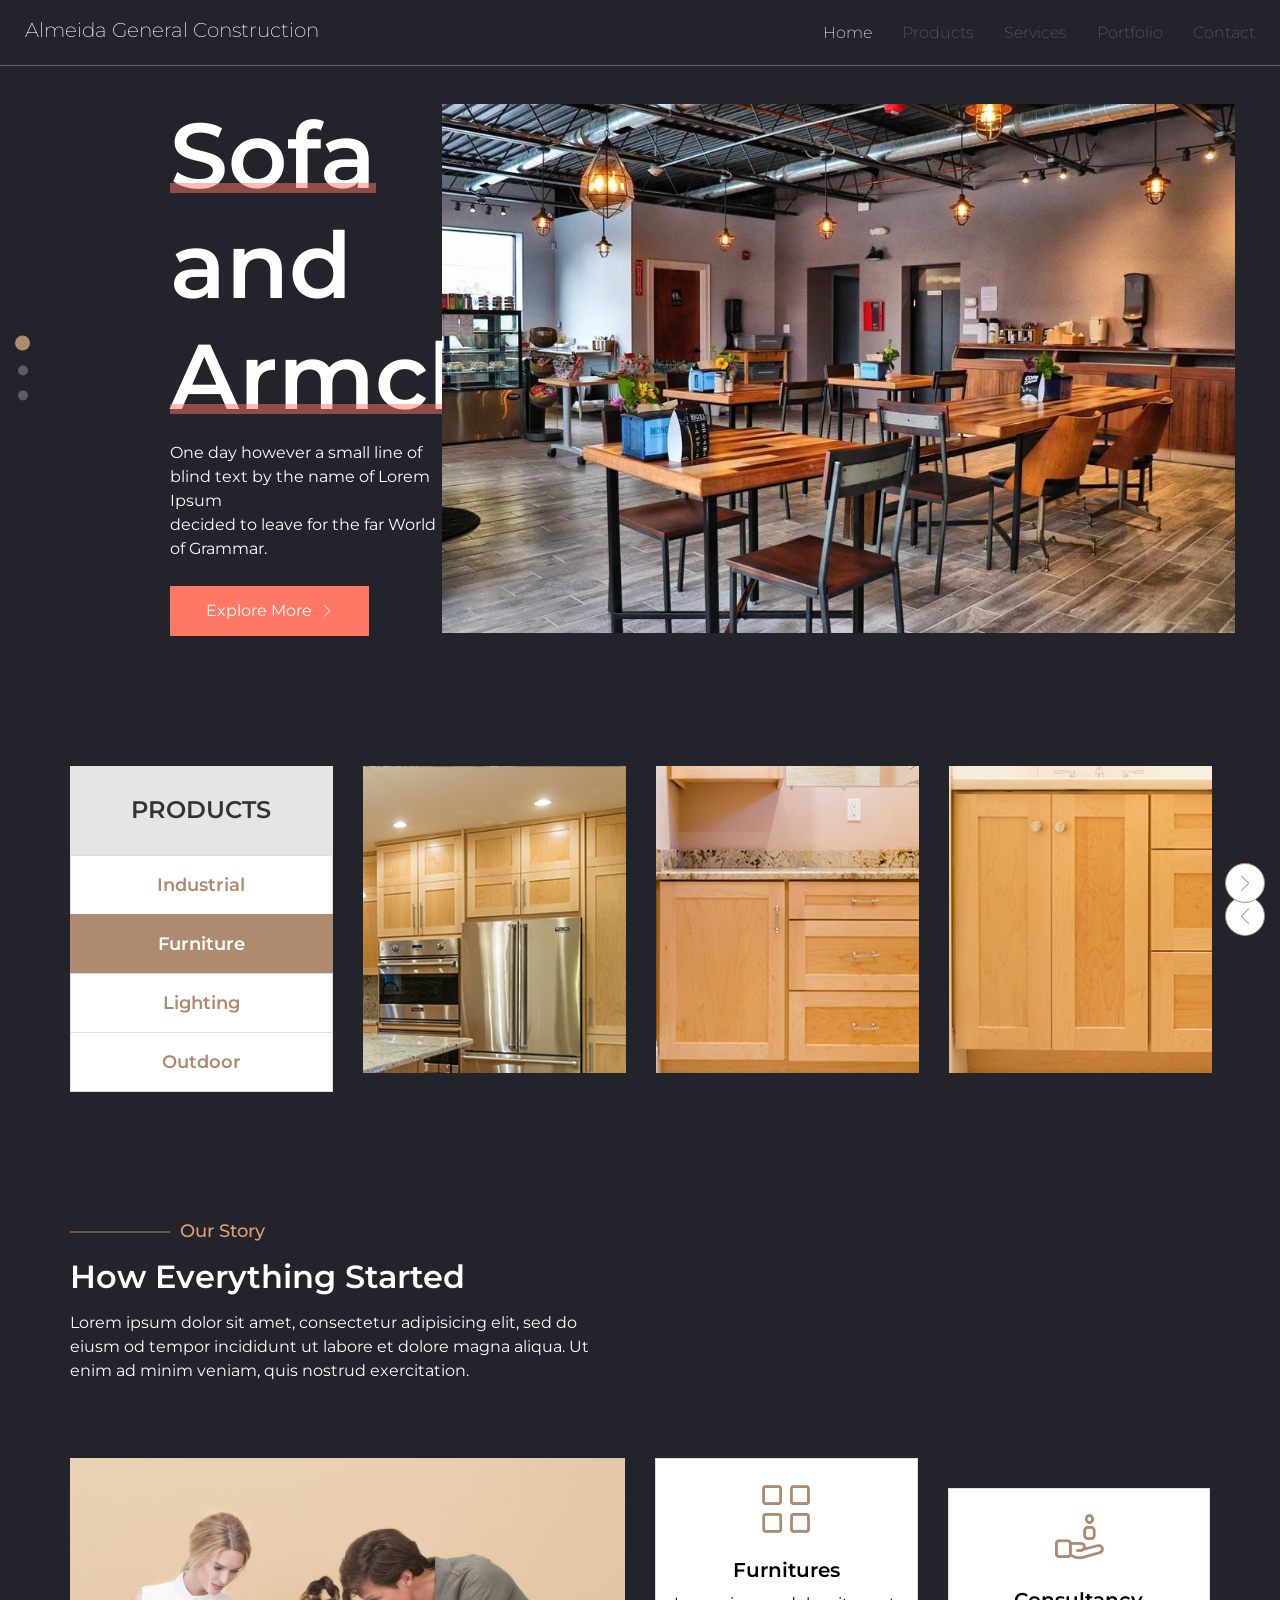
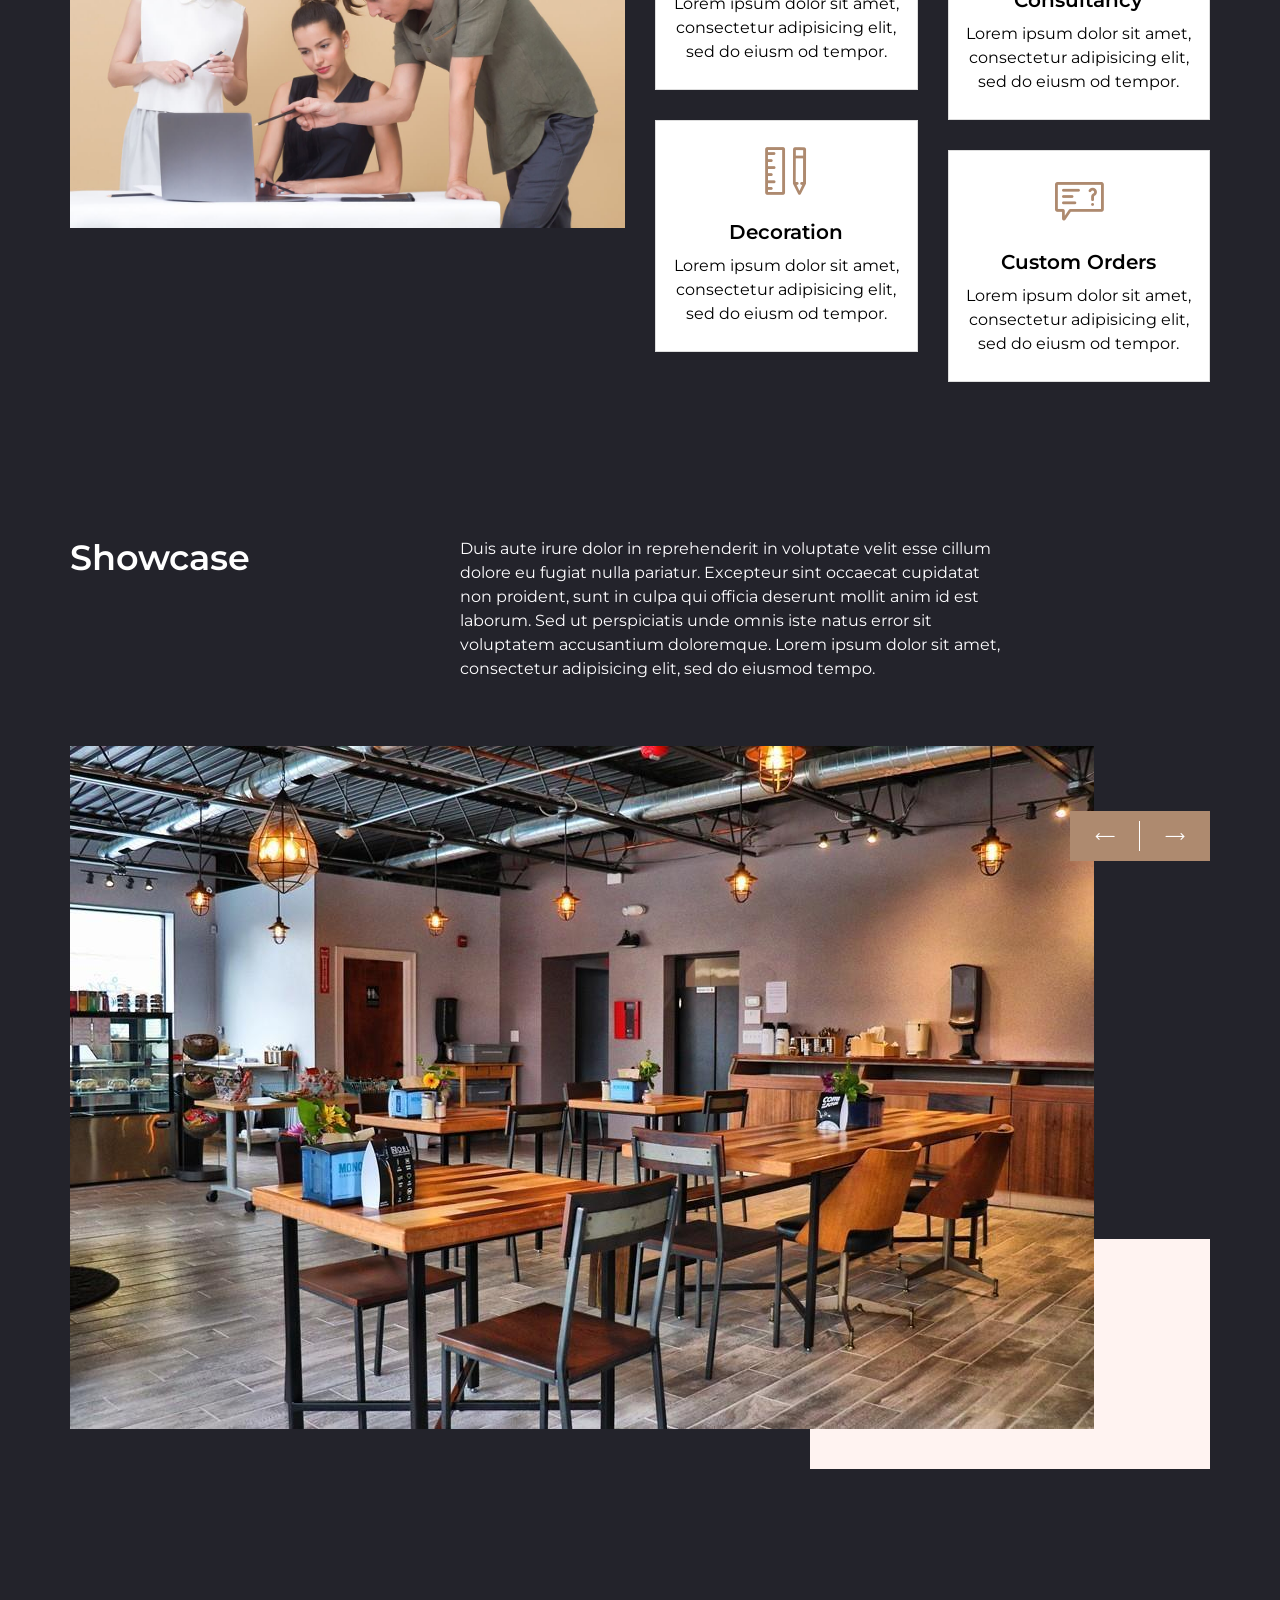
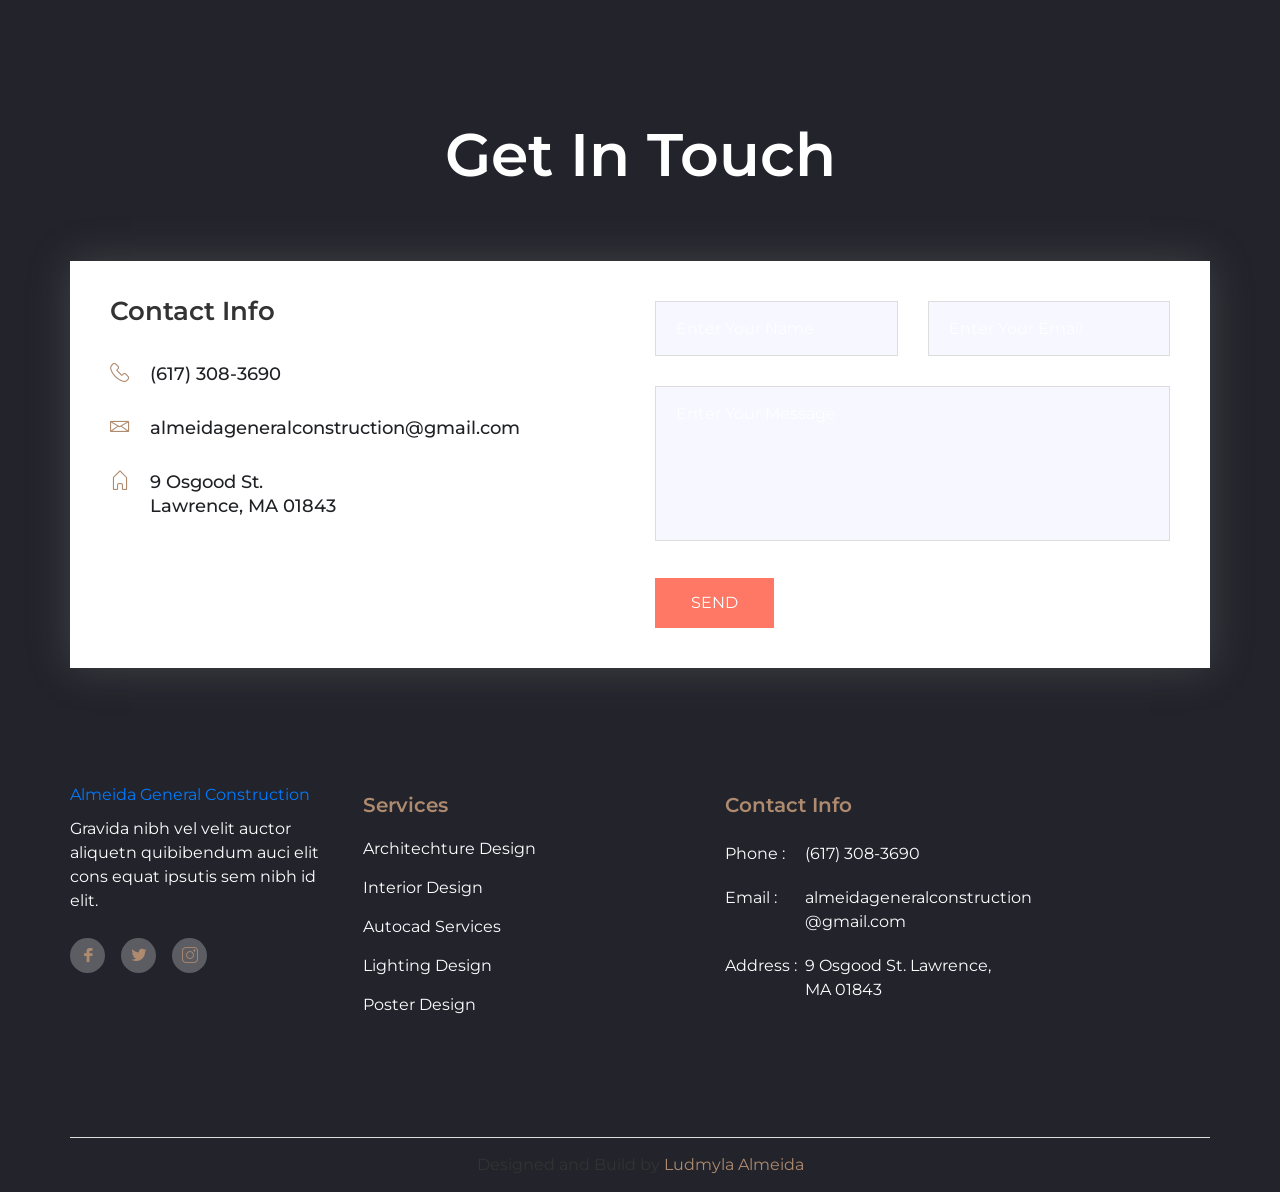
==== index.html @ 7cf1724a "pushing basic website" ====
<!doctype html>
<html lang="en">

<head>
   
    <!--====== Required meta tags ======-->
    <meta charset="utf-8">
    <meta http-equiv="x-ua-compatible" content="ie=edge">
    <meta name="description" content="">
    <meta name="viewport" content="width=device-width, initial-scale=1, shrink-to-fit=no">
    
    <!--====== Title ======-->
    <title>Almeida General Construction</title>
    
    <!--====== Favicon Icon ======-->
    <link rel="shortcut icon" href="assets/images/favicon.png" type="image/png">

    <!--====== Bootstrap css ======-->
    <link rel="stylesheet" href="assets/css/bootstrap.min.css">
    
    <!--====== Animate css ======-->
    <link rel="stylesheet" href="assets/css/animate.css">
    
    <!--====== Magnific Popup css ======-->
    <link rel="stylesheet" href="assets/css/magnific-popup.css">
    
    <!--====== Slick css ======-->
    <link rel="stylesheet" href="assets/css/slick.css">
    
    <!--====== Line Icons css ======-->
    <link rel="stylesheet" href="assets/css/LineIcons.css">
    
    <!--====== Default css ======-->
    <link rel="stylesheet" href="assets/css/default.css">
    
    <!--====== Style css ======-->
    <link rel="stylesheet" href="assets/css/style.css">
    
    <!--====== Responsive css ======-->
    <link rel="stylesheet" href="assets/css/responsive.css">

    <!-- Google Fonts -->
    <link href="https://fonts.googleapis.com/css?family=Montserrat&display=swap" rel="stylesheet">
  
  
</head>

<body>
   
    <!--====== PRELOADER PART START ======-->
    
    <div class="preloader">
        <div class="spin">
            <div class="cube1"></div>
            <div class="cube2"></div>
        </div>
    </div>
    
    <!--====== PRELOADER PART START ======-->
    
    <!--====== HEADER PART START ======-->
    
    <header class="header-area">
        <div class="container-fluid">
            <div class="row">
                <div class="col-lg-12 thin-border-bottom">
                    <nav class="navbar navbar-expand-lg">
                        <a class="navbar-brand" href="index.html">
                            Almeida General Construction
                        </a> <!-- Logo -->
                        <button class="navbar-toggler" type="button" data-toggle="collapse" data-target="#navbarSupportedContent" aria-controls="navbarSupportedContent" aria-expanded="false" aria-label="Toggle navigation">
                            <span class="bar-icon"></span>
                            <span class="bar-icon"></span>
                            <span class="bar-icon"></span>
                        </button>

                        <div class="collapse navbar-collapse" id="navbarSupportedContent">
                            <ul id="nav" class="navbar-nav ml-auto">
                                <li class="nav-item active">
                                    <a data-scroll-nav="0" href="#home">Home</a>
                                </li>
                                <li class="nav-item">
                                    <a data-scroll-nav="0" href="#product">Products</a>
                                </li>
                                <li class="nav-item">
                                    <a data-scroll-nav="0" href="#service">Services</a>
                                </li>
                                <li class="nav-item">
                                    <a data-scroll-nav="0" href="#showcase">Portfolio</a>
                                </li>
                                <li class="nav-item">
                                    <a data-scroll-nav="0" href="#contact">Contact</a>
                                </li>
                            </ul> <!-- navbar nav -->
                        </div>
                    </nav> <!-- navbar -->
                </div>
            </div> <!-- row -->
        </div> <!-- container -->
    </header>
    
    <!--====== HEADER PART ENDS ======-->
   
    <!--====== SLIDER PART START ======-->
    
    <section id="home" class="slider-area pt-100">
        <div class="container-fluid position-relative">
            <div class="slider-active">
                <div class="single-slider">
                    <div class="slider-bg">
                        <div class="row no-gutters align-items-center ">
                            <div class="col-lg-4 col-md-5">
                                <div class="slider-product-content">
                                    <h1 class="slider-title mb-10" data-animation="fadeInUp" data-delay="0.3s"><span>Sofa</span> and <span>Armchairs</span></h1>
                                    <p class="mb-25" data-animation="fadeInUp" data-delay="0.9s">One day however a small line of blind text by the name of Lorem Ipsum <br> decided to leave for the far World of Grammar.</p>
                                    <a class="main-btn" href="#" data-animation="fadeInUp" data-delay="1.5s">Explore More <i class="lni-chevron-right"></i></a>
                                </div> <!-- slider product content -->
                            </div>
                            <div class="col-lg-8 col-md-7">
                                <div class="slider-product-image d-none d-md-block" data-animation="fadeInUp" data-delay="0.9s">
                                    <img src="assets/images/showcase/store.png" alt="Slider">
                                </div> <!-- slider product image -->
                            </div>
                            
                        </div> <!-- row -->
                    </div> <!-- container -->
                </div> <!-- single slider -->

                <div class="single-slider">
                        <div class="slider-bg">
                            <div class="row no-gutters align-items-center">
                                <div class="col-lg-4 col-md-5">
                                    <div class="slider-product-image d-none d-md-block" data-animation="fadeInUp" data-delay="0.3s">
                                        <img src="assets/images/slider/3.jpg" alt="Slider">
                                    </div> <!-- slider product image -->
                                </div>
                                <div class="col-lg-4 col-md-5">
                                    <div class="slider-product-image d-none d-md-block" data-animation="fadeInUp" data-delay="0.5s">
                                        <img src="assets/images/slider/3.jpg" alt="Slider">
                                    </div> <!-- slider product image -->
                                </div>
                                <div class="col-lg-4 col-md-5">
                                    <div class="slider-product-image d-none d-md-block" data-animation="fadeInUp" data-delay="0.9s">
                                        <img src="assets/images/slider/3.jpg" alt="Slider">
                                    </div> <!-- slider product image -->
                                </div>
    
                            </div> <!-- row -->
                        </div> <!-- container -->
                </div> <!-- single slider -->

                <div class="single-slider">
                        <div class="slider-bg">
                            <div class="row no-gutters align-items-center">
                                <div class="col-lg-8 col-md-7">
                                    <div class="slider-product-content">
                                        <h1 class="slider-title mb-10" data-animation="fadeInUp" data-delay="0.3s"><span>Get</span> a Free <span>Quote</span></h1>
                                        <p class="mb-25" data-animation="fadeInUp" data-delay="0.9s">One day however a small line of blind text by the name of Lorem Ipsum <br> decided to leave for the far World of Grammar.</p>
                                        <a class="main-btn" href="#contact" data-animation="fadeInUp" data-delay="1.5s">Contact Us <i class="lni-chevron-right"></i></a>
                                    </div> <!-- slider product content -->
                                </div>
                                <div class="col-lg-4 col-md-5">
                                    <div class="slider-product-image d-none d-md-block">
                                        <img src="assets/images/slider/cabinets.jpg" alt="Slider">
                                    </div> <!-- slider product image -->
                                </div>
                            </div> <!-- row -->
                        </div> <!-- container -->
                </div> <!-- single slider -->
            </div> <!-- slider active -->
            <!-- <div class="slider-social pt-25">
                <div class="row justify-content-end">
                    <div class="col-lg-7 col-md-6">
                        <ul class="social text-right">
                            <li><a href="#"><i class="lni-facebook-filled"></i></a></li>
                            <li><a href="#"><i class="lni-instagram"></i></a></li>
                        </ul>
                    </div>
                </div>
            </div> -->
        </div> <!-- container fluid -->
    </section>
    
    <!--====== SLIDER PART ENDS ======-->
   
    <!--====== DISCOUNT PRODUCT PART START ======-->
    
    <!-- <section id="discount-product" class="discount-product pt-100">
        <div class="container">
            <div class="row">
                <div class="col-lg-6">
                    <div class="single-discount-product mt-30">
                        <div class="product-image">
                            <img src="assets/images/product/cabinets-2.png" alt="Product">
                        </div> 
                    </div> 
                </div>
                <div class="col-lg-6">
                    <div class="single-discount-product mt-30">
                        <div class="product-image">
                            <img src="assets/images/product/bathroom.png" alt="Product">
                        </div>
                    </div> 
                </div>
            </div> 
        </div> 
    </section> -->
    
    <!--====== DISCOUNT PRODUCT PART ENDS ======-->
   
    <!--====== PRODUCT PART START ======-->
    
    <section id="product" class="product-area pt-100 pb-130">
        <div class="container">
            <div class="row">
                <div class="col-lg-3 col-md-4">
                    <div class="collection-menu text-center mt-30">
                        <h4 class="collection-tilte">PRODUCTS</h4>
                        <div class="nav flex-column nav-pills" id="v-pills-tab" role="tablist" aria-orientation="vertical">
                            <a id="v-pills-decorative-tab" data-toggle="pill" href="#v-pills-decorative" role="tab" aria-controls="v-pills-decorative" aria-selected="false">Industrial</a>
                            <a class="active" id="v-pills-furniture-tab" data-toggle="pill" href="#v-pills-furniture" role="tab" aria-controls="v-pills-furniture" aria-selected="true">Furniture</a>
                            
                            <a id="v-pills-lighting-tab" data-toggle="pill" href="#v-pills-lighting" role="tab" aria-controls="v-pills-lighting" aria-selected="false">Lighting</a>
                            
                            <a id="v-pills-outdoor-tab" data-toggle="pill" href="#v-pills-outdoor" role="tab" aria-controls="v-pills-outdoor" aria-selected="false">Outdoor</a>
                        </div> <!-- nav -->
                    </div> <!-- collection menu -->
                </div>
                <div class="col-lg-9 col-md-8">
                    <div class="tab-content" id="v-pills-tabContent">
                        <div class="tab-pane fade show active" id="v-pills-furniture" role="tabpanel" aria-labelledby="v-pills-furniture-tab">
                            <div class="product-items mt-30">
                                <div class="row product-items-active">
                                    <div class="col-md-4">
                                        <div class="single-product-items">
                                            <div class="product-item-image">
                                                <a href="#"><img src="assets/images/product/f-1.png" alt="Product"></a>
                                                
                                            </div>
                                            
                                        </div> <!-- single product items -->
                                    </div>
                                    <div class="col-md-4">
                                        <div class="single-product-items">
                                            <div class="product-item-image">
                                                <a href="#"><img src="assets/images/product/f-2.png" alt="Product"></a>
                                                
                                            </div>
                                            
                                        </div> <!-- single product items -->
                                    </div>
                                    <div class="col-md-4">
                                        <div class="single-product-items">
                                            <div class="product-item-image">
                                                <a href="#"><img src="assets/images/product/f-3.png" alt="Product"></a>
                                            </div>
                                
                                        </div> <!-- single product items -->
                                    </div>
                                    <div class="col-md-4">
                                        <div class="single-product-items">
                                            <div class="product-item-image">
                                                <a href="#"><img src="assets/images/product/p-1.jpg" alt="Product"></a>
                                            </div>
                                           
                                        </div> <!-- single product items -->
                                    </div>
                                    <div class="col-md-4">
                                        <div class="single-product-items">
                                            <div class="product-item-image">
                                                <a href="#"><img src="assets/images/product/p-2.jpg" alt="Product"></a>
                                               
                                            </div>
                                           
                                        </div> <!-- single product items -->
                                    </div>
                                </div> <!-- row -->
                            </div> <!-- product items -->
                        </div> <!-- tab pane -->

                        <div class="tab-pane fade" id="v-pills-decorative" role="tabpanel" aria-labelledby="v-pills-decorative-tab">
                            <div class="product-items mt-30">
                                <div class="row product-items-active">
                                    <div class="col-md-4">
                                        <div class="single-product-items">
                                            <div class="product-item-image">
                                                <a href="#"><img src="assets/images/product/p-1.jpg" alt="Product"></a>
                                                
                                            </div>
                                            
                                        </div> <!-- single product items -->
                                    </div>
                                    <div class="col-md-4">
                                        <div class="single-product-items">
                                            <div class="product-item-image">
                                                <a href="#"><img src="assets/images/product/p-2.jpg" alt="Product"></a>
                                                
                                            </div>
                                            
                                        </div> <!-- single product items -->
                                    </div>
                                    <div class="col-md-4">
                                        <div class="single-product-items">
                                            <div class="product-item-image">
                                                <a href="#"><img src="assets/images/product/p-3.jpg" alt="Product"></a>
                                                
                                            </div>
                                            
                                        </div> <!-- single product items -->
                                    </div>
                                    <div class="col-md-4">
                                        <div class="single-product-items">
                                            <div class="product-item-image">
                                                <a href="#"><img src="assets/images/product/p-1.jpg" alt="Product"></a>
                                                
                                            </div>
                                            
                                        </div> <!-- single product items -->
                                    </div>
                                    <div class="col-md-4">
                                        <div class="single-product-items">
                                            <div class="product-item-image">
                                                <a href="#"><img src="assets/images/product/p-2.jpg" alt="Product"></a>
                                                
                                            </div>
                                            
                                        </div> <!-- single product items -->
                                    </div>
                                </div> <!-- row -->
                            </div> <!-- product items -->
                        </div> <!-- tab pane -->

                        <div class="tab-pane fade" id="v-pills-lighting" role="tabpanel" aria-labelledby="v-pills-lighting-tab">
                            <div class="product-items mt-30">
                                <div class="row product-items-active">
                                    <div class="col-md-4">
                                        <div class="single-product-items">
                                            <div class="product-item-image">
                                                <a href="#"><img src="assets/images/product/p-1.jpg" alt="Product"></a>
                                               
                                            </div>
                                            
                                        </div> <!-- single product items -->
                                    </div>
                                    <div class="col-md-4">
                                        <div class="single-product-items">
                                            <div class="product-item-image">
                                                <a href="#"><img src="assets/images/product/p-2.jpg" alt="Product"></a>
                                                
                                            </div>
                                            
                                        </div> <!-- single product items -->
                                    </div>
                                    <div class="col-md-4">
                                        <div class="single-product-items">
                                            <div class="product-item-image">
                                                <a href="#"><img src="assets/images/product/p-3.jpg" alt="Product"></a>
                                               
                                            </div>
                                            
                                        </div> <!-- single product items -->
                                    </div>
                                    <div class="col-md-4">
                                        <div class="single-product-items">
                                            <div class="product-item-image">
                                                <a href="#"><img src="assets/images/product/p-1.jpg" alt="Product"></a>
                                                
                                            </div>
                                            
                                        </div> <!-- single product items -->
                                    </div>
                                    <div class="col-md-4">
                                        <div class="single-product-items">
                                            <div class="product-item-image">
                                                <a href="#"><img src="assets/images/product/p-2.jpg" alt="Product"></a>
                                               
                                            </div>
                                            
                                        </div> <!-- single product items -->
                                    </div>
                                </div> <!-- row -->
                            </div> <!-- product items -->
                        </div> <!-- tab pane -->

                        <div class="tab-pane fade" id="v-pills-outdoor" role="tabpanel" aria-labelledby="v-pills-outdoor-tab">
                            <div class="product-items mt-30">
                                <div class="row product-items-active">
                                    <div class="col-md-4">
                                        <div class="single-product-items">
                                            <div class="product-item-image">
                                                <a href="#"><img src="assets/images/product/p-1.jpg" alt="Product"></a>
                                                
                                            </div>
                                            
                                        </div> <!-- single product items -->
                                    </div>
                                    <div class="col-md-4">
                                        <div class="single-product-items">
                                            <div class="product-item-image">
                                                <a href="#"><img src="assets/images/product/p-2.jpg" alt="Product"></a>
                                                
                                            </div>
                                            
                                        </div> <!-- single product items -->
                                    </div>
                                    <div class="col-md-4">
                                        <div class="single-product-items">
                                            <div class="product-item-image">
                                                <a href="#"><img src="assets/images/product/p-3.jpg" alt="Product"></a>
                                                
                                            </div>
                                            
                                        </div> <!-- single product items -->
                                    </div>
                                    <div class="col-md-4">
                                        <div class="single-product-items">
                                            <div class="product-item-image">
                                                <a href="#"><img src="assets/images/product/p-1.jpg" alt="Product"></a>
                                                
                                            </div>
                                            
                                        </div> <!-- single product items -->
                                    </div>
                                    <div class="col-md-4">
                                        <div class="single-product-items">
                                            <div class="product-item-image">
                                                <a href="#"><img src="assets/images/product/p-2.jpg" alt="Product"></a>
                                                
                                            </div>
                                            
                                        </div> <!-- single product items -->
                                    </div>
                                </div> <!-- row -->
                            </div> <!-- product items -->
                        </div> <!-- tab pane -->

                        <div class="tab-pane fade" id="v-pills-storage" role="tabpanel" aria-labelledby="v-pills-storage-tab">
                            <div class="product-items mt-30">
                                <div class="row product-items-active">
                                    <div class="col-md-4">
                                        <div class="single-product-items">
                                            <div class="product-item-image">
                                                <a href="#"><img src="assets/images/product/f-1.jpg" alt="Product"></a>
                                                
                                            </div>
                                            
                                        </div> <!-- single product items -->
                                    </div>
                                    <div class="col-md-4">
                                        <div class="single-product-items">
                                            <div class="product-item-image">
                                                <a href="#"><img src="assets/images/product/p-2.jpg" alt="Product"></a>
                                                
                                            </div>
                                            
                                        </div> <!-- single product items -->
                                    </div>
                                    <div class="col-md-4">
                                        <div class="single-product-items">
                                            <div class="product-item-image">
                                                <a href="#"><img src="assets/images/product/p-3.jpg" alt="Product"></a>
                                                
                                            </div>
                                            
                                        </div> <!-- single product items -->
                                    </div>
                                    <div class="col-md-4">
                                        <div class="single-product-items">
                                            <div class="product-item-image">
                                                <a href="#"><img src="assets/images/product/p-1.jpg" alt="Product"></a>
                                               
                                            </div>
                                            
                                        </div> <!-- single product items -->
                                    </div>
                                    <div class="col-md-4">
                                        <div class="single-product-items">
                                            <div class="product-item-image">
                                                <a href="#"><img src="assets/images/product/p-2.jpg" alt="Product"></a>
                                                
                                            </div>
                                            
                                        </div> <!-- single product items -->
                                    </div>
                                </div> <!-- row -->
                            </div> <!-- product items -->
                        </div> <!-- tab pane -->
                    </div> <!-- tab content --> 
                </div>
            </div> <!-- row -->
        </div> <!-- container -->
    </section>
    
    <!--====== PRODUCT PART ENDS ======-->

    <!--====== SERVICES PART START ======-->
    
    <section id="service" class="services-area pb-130">
        <div class="container">
            <div class="row">
                <div class="col-lg-6">
                    <div class="section-title pb-30">
                        <h5 class="mb-15">Our Story</h5>
                        <h3 class="title mb-15">How Everything Started</h3>
                        <p>Lorem ipsum dolor sit amet, consectetur adipisicing elit, sed do eiusm od tempor incididunt ut labore et dolore magna aliqua. Ut enim ad minim veniam, quis nostrud exercitation.</p>
                    </div> <!-- section title -->
                </div>
            </div>
            <div class="row">
                <div class="col-lg-6">
                    <div class="services-left mt-45">
                        <div class="services">
                            <img src="assets/images/services/services.jpg" alt="">
                            <!-- <a href="#" class="main-btn mt-30">Read More <i class="lni-chevron-right"></i></a> -->
                        </div> <!-- services btn -->
                    </div> <!-- services left -->
                </div>
                <div class="col-lg-6">
                    
                    <div class="services-right mt-45">
                        <div class="row justify-content-center">
                            <div class="col-md-6 col-sm-8">
                                <div class="single-services text-center">
                                    <div class="services-icon">
                                        <i class="lni-grid-alt"></i>
                                    </div>
                                    <div class="services-content mt-20">
                                        <h5 class="title mb-10">Furnitures</h5>
                                        <p>Lorem ipsum dolor sit amet, consectetur adipisicing elit, sed do eiusm od tempor.</p>
                                    </div>
                                </div> <!-- single services -->
                                
                                <div class="single-services text-center mt-30">
                                    <div class="services-icon">
                                        <i class="lni-ruler-pencil"></i>
                                    </div>
                                    <div class="services-content mt-20">
                                        <h5 class="title mb-10">Decoration</h5>
                                        <p>Lorem ipsum dolor sit amet, consectetur adipisicing elit, sed do eiusm od tempor.</p>
                                    </div>
                                </div> <!-- single services -->
                            </div>
                            <div class="col-md-6 col-sm-8">
                                <div class="single-services text-center mt-30">
                                    <div class="services-icon">
                                        <i class="lni-customer"></i>
                                    </div>
                                    <div class="services-content mt-20">
                                        <h5 class="title mb-10">Consultancy</h5>
                                        <p>Lorem ipsum dolor sit amet, consectetur adipisicing elit, sed do eiusm od tempor.</p>
                                    </div>
                                </div> <!-- single services -->
                                
                                <div class="single-services text-center mt-30">
                                    <div class="services-icon">
                                        <i class="lni-support"></i>
                                    </div>
                                    <div class="services-content mt-20">
                                        <h5 class="title mb-10">Custom Orders</h5>
                                        <p>Lorem ipsum dolor sit amet, consectetur adipisicing elit, sed do eiusm od tempor.</p>
                                    </div>
                                </div> <!-- single services -->
                            </div>
                        </div> <!-- row -->
                    </div> <!-- services right -->
                </div>
            </div> <!-- row -->
        </div> <!-- container -->
    </section>
    
    <!--====== SERVICES PART ENDS ======-->

    <!--====== SHOWCASE PART START ======-->
    
    <section id="showcase" class="showcase-area pb-130">
        <div class="container">
            <div class="row">
                <div class="col-lg-4">
                    <div class="showcase-title pt-25">
                        <h2 class="title">Showcase</h2>
                    </div> <!-- showcase title -->
                </div> 
                <div class="col-lg-6">
                    <div class="showcase-title pt-25">
                        <p>Duis aute irure dolor in reprehenderit in voluptate velit esse cillum dolore eu fugiat nulla pariatur. Excepteur sint occaecat cupidatat non proident, sunt in culpa qui officia deserunt mollit anim id est laborum. Sed ut perspiciatis unde omnis iste natus error sit voluptatem accusantium doloremque. Lorem ipsum dolor sit amet, consectetur adipisicing elit, sed do eiusmod tempo.</p>
                    </div> <!-- showcase title -->
                </div>
            </div> <!-- row -->
            <div class="row">
                <div class="col-lg-12">
                    <div class="showcase-active mt-65">
                        <div class="single-showcase">
                            <img src="assets/images/showcase/store.png" alt="Testimonial">
                            <!-- <a href="#" class="main-btn">Full Preview</a> -->
                        </div> <!-- single showcase -->
                        <div class="single-showcase">
                            <img src="assets/images/showcase/try.png" alt="Testimonial">
                            <!-- <a href="#" class="main-btn">Full Preview</a> -->
                        </div> <!-- single showcase -->
                        <div class="single-showcase">
                            <img src="assets/images/showcase/market.png" alt="Testimonial">
                            <!-- <a href="#" class="main-btn">Full Preview</a> -->
                        </div> <!-- single showcase -->
                    </div> <!-- showcase active -->
                </div>
            </div> <!-- row -->
        </div> <!-- container -->
    </section>
    
    <!--====== SHOWCASE PART ENDS ======-->
    <!--====== TESTIMONIAL PART START ======-->
    
    <!-- <section id="testimonial" class="testimonial-area pt-200">
        <div class="testimonial-bg bg_cover" style="background-image: url(assets/images/testimonial/ts-bg.jpg)"></div>
        <div class="container">
            <div class="row">
                <div class="col-lg-5 col-md-8">
                    <div class="testimonial-content">
                        <div class="testimonial-active">
                            <div class="single-testimonial">
                                <i class="lni-quotation"></i>
                                <p class="mb-30">Lorem ipsum dolor sit amet consectetur adipisicing elit, sed do eiusmod tempor inc ididunt ut labore et dolore magna aliqua.</p>
                                <h6 class="title">Roma De Suza</h6>
                                <span>- CEO, Tesla</span> 
                            </div>
                            <div class="single-testimonial">
                                <i class="lni-quotation"></i>
                                <p class="mb-30">Lorem ipsum dolor sit amet consectetur adipisicing elit, sed do eiusmod tempor inc ididunt ut labore et dolore magna aliqua.</p>
                                <h6 class="title">Lisa White</h6>
                                <span>- Designer, Walmart</span>
                            </div> 
                        </div> 
                    </div>
                </div>
                <div class="col-lg-7 col-md-4">
                    <div class="testimonial-play text-right d-none d-md-block">
                        <a class="Video-popup" href="https://www.youtube.com/watch?v=l8ccw7BMrMA"><i class="lni-play"></i></a>
                    </div> 
                </div>
            </div> 
        </div> 
    </section> -->
    
    <!--====== TESTIMONIAL PART ENDS ======-->



    <!--====== CONTACT PART START ======-->
    
    <section id="contact" class="contact-area pt-115">
        <div class="container">
            <div class="row justify-content-center">
                <div class="col-lg-6">
                    <div class="contact-title text-center">
                        <h2 class="title">Get In Touch</h2>
                    </div> <!-- contact title -->
                </div>
            </div> <!-- row -->
            <div class="contact-box mt-70">
                <div class="row">
                    <div class="col-lg-6">
                        <div class="contact-info pt-25">
                            <h4 class="info-title">Contact Info</h4>
                            <ul>
                                <li>
                                    <div class="single-info mt-30">
                                        <div class="info-icon">
                                            <i class="lni-phone-handset"></i>
                                        </div>
                                        <div class="info-content">
                                            <p>(617) 308-3690</p>
                                        </div>
                                    </div> <!-- single info -->
                                </li>
                                <li>
                                    <div class="single-info mt-30">
                                        <div class="info-icon">
                                            <i class="lni-envelope"></i>
                                        </div>
                                        <div class="info-content">
                                            <p>almeidageneralconstruction@gmail.com</p>
                                        </div>
                                    </div> <!-- single info -->
                                </li>
                                <li>
                                    <div class="single-info mt-30">
                                        <div class="info-icon">
                                            <i class="lni-home"></i>
                                        </div>
                                        <div class="info-content">
                                            <p>9 Osgood St. </br>Lawrence, MA 01843</p>
                                        </div>
                                    </div> <!-- single info -->
                                </li>
                            </ul>
                        </div> <!-- contact info -->
                    </div> 
                    <div class="col-lg-6">
                        <div class="contact-form">
                            <form id="contact-form" action="assets/contact.php" method="post" data-toggle="validator">
                                <div class="row">
                                    <div class="col-lg-6">
                                        <div class="single-form form-group">
                                            <input type="text" name="name" placeholder="Enter Your Name" data-error="Name is required." required="required">
                                            <div class="help-block with-errors"></div>
                                        </div> <!-- single form -->
                                    </div>
                                    <div class="col-lg-6">
                                        <div class="single-form form-group">
                                            <input type="email" name="email" placeholder="Enter Your Email"  data-error="Valid email is required." required="required">
                                            <div class="help-block with-errors"></div>
                                        </div> <!-- single form -->
                                    </div>
                                    <div class="col-lg-12">
                                        <div class="single-form form-group">
                                            <textarea name="message" placeholder="Enter Your Message" data-error="Please,leave us a message." required="required"></textarea>
                                            <div class="help-block with-errors"></div>
                                        </div> <!-- single form -->
                                    </div>
                                    <p class="form-message"></p>
                                    <div class="col-lg-12">
                                        <div class="single-form form-group">
                                            <button class="main-btn" type="submit">SEND</button>
                                        </div> <!-- single form -->
                                    </div>
                                </div> <!-- row -->
                            </form>
                        </div> <!-- row -->
                    </div> 
                </div> <!-- row -->
            </div> <!-- contact box -->
        </div> <!-- container -->
    </section>
    
    <!--====== CONTACT PART ENDS ======-->

    <!--====== FOOTER PART START ======-->
    
    <section id="footer" class="footer-area">
        <div class="container">
            <div class="footer-widget pt-75 pb-120">
                <div class="row">
                    <div class="col-lg-3 col-md-5 col-sm-7">
                        <div class="footer-logo mt-40">
                            <a href="#">
                                <!-- <img src="assets/images/logo.png" alt="Logo"> -->
                                Almeida General Construction
                            </a>
                            <p class="mt-10">Gravida nibh vel velit auctor aliquetn quibibendum auci elit cons equat ipsutis sem nibh id elit.</p>
                            <ul class="footer-social mt-25">
                                <li><a href="#"><i class="lni-facebook-filled"></i></a></li>
                                <li><a href="#"><i class="lni-twitter-original"></i></a></li>
                                <li><a href="#"><i class="lni-instagram"></i></a></li>
                            </ul>
                        </div> <!-- footer logo -->
                    </div>
                    <div class="col-lg-3 col-md-4 col-sm-5">
                        <div class="footer-link mt-50">
                            <h5 class="f-title">Services</h5>
                            <ul>
                                <li><a href="#">Architechture Design</a></li>
                                <li><a href="#">Interior Design</a></li>
                                <li><a href="#">Autocad Services</a></li>
                                <li><a href="#">Lighting Design</a></li>
                                <li><a href="#">Poster Design</a></li>
                            </ul>
                        </div> <!-- footer link -->
                    </div>
                    <div class="col-lg-4 col-md-5 col-sm-7">
                        <div class="footer-info mt-50">
                            <h5 class="f-title">Contact Info</h5>
                            <ul>
                                <li>
                                    <div class="single-footer-info mt-20">
                                        <span>Phone :</span>
                                        <div class="footer-info-content">
                                            <p>(617) 308-3690</p>
                                        </div>
                                    </div> <!-- single footer info -->
                                </li>
                                <li>
                                    <div class="single-footer-info mt-20">
                                        <span>Email :</span>
                                        <div class="footer-info-content">
                                            <p>almeidageneralconstruction</br>@gmail.com</p>
                                        </div>
                                    </div> <!-- single footer info -->
                                </li>
                                <li>
                                    <div class="single-footer-info mt-20">
                                        <span>Address :</span>
                                        <div class="footer-info-content">
                                            <p>9 Osgood St.
                                                Lawrence, MA 01843</p>
                                        </div>
                                    </div> <!-- single footer info -->
                                </li>
                            </ul>
                        </div> <!-- footer link -->
                    </div>
                </div> <!-- row -->
            </div> <!-- footer widget -->
            <div class="footer-copyright pt-15 pb-15">
                <div class="row">
                    <div class="col-lg-12">
                        <div class="copyright text-center">
                            <p>Designed and Build by <a href="https://uideck.com" rel="nofollow">Ludmyla Almeida</a></p>
                        </div> <!-- copyright -->
                    </div>
                </div> <!-- row -->
            </div> <!--  footer copyright -->
        </div> <!-- container -->
    </section>
    
    <!--====== FOOTER PART ENDS ======-->
    
    <!--====== BACK TO TOP PART START ======-->
    
    <a href="#" class="back-to-top"><i class="lni-chevron-up"></i></a>
    
    <!--====== BACK TO TOP PART ENDS ======-->
 
    <!--====== jquery js ======-->
    <script src="assets/js/vendor/modernizr-3.6.0.min.js"></script>
    <script src="assets/js/vendor/jquery-1.12.4.min.js"></script>

    <!--====== Bootstrap js ======-->
    <script src="assets/js/bootstrap.min.js"></script>
    
    
    <!--====== Slick js ======-->
    <script src="assets/js/slick.min.js"></script>
    
    <!--====== Magnific Popup js ======-->
    <script src="assets/js/jquery.magnific-popup.min.js"></script>

    
    <!--====== nav js ======-->
    <script src="assets/js/jquery.nav.js"></script>
    
    <!--====== Nice Number js ======-->
    <script src="assets/js/jquery.nice-number.min.js"></script>
    
    <!--====== Main js ======-->
    <script src="assets/js/main.js"></script>

</body>

</html>
---- assets/css/default.css ----
/* Deafult Margin & Padding */
/*-- Margin Top --*/
.mt-5 {
	margin-top: 5px;
}
.mt-10 {
	margin-top: 10px;
}
.mt-15 {
	margin-top: 15px;
}
.mt-20 {
	margin-top: 20px;
}
.mt-25 {
	margin-top: 25px;
}
.mt-30 {
	margin-top: 30px;
}
.mt-35 {
	margin-top: 35px;
}
.mt-40 {
	margin-top: 40px;
}
.mt-45 {
	margin-top: 45px;
}
.mt-50 {
	margin-top: 50px;
}
.mt-55 {
	margin-top: 55px;
}
.mt-60 {
	margin-top: 60px;
}
.mt-65 {
	margin-top: 65px;
}
.mt-70 {
	margin-top: 70px;
}
.mt-75 {
	margin-top: 75px;
}
.mt-80 {
	margin-top: 80px;
}
.mt-85 {
	margin-top: 85px;
}
.mt-90 {
	margin-top: 90px;
}
.mt-95 {
	margin-top: 95px;
}
.mt-100 {
	margin-top: 100px;
}
.mt-105 {
	margin-top: 105px;
}
.mt-110 {
	margin-top: 110px;
}
.mt-115 {
	margin-top: 115px;
}
.mt-120 {
	margin-top: 120px;
}
.mt-125 {
	margin-top: 125px;
}
.mt-130 {
	margin-top: 130px;
}
.mt-135 {
	margin-top: 135px;
}
.mt-140 {
	margin-top: 140px;
}
.mt-145 {
	margin-top: 145px;
}
.mt-150 {
	margin-top: 150px;
}
.mt-155 {
	margin-top: 155px;
}
.mt-160 {
	margin-top: 160px;
}
.mt-165 {
	margin-top: 165px;
}
.mt-170 {
	margin-top: 170px;
}
.mt-175 {
	margin-top: 175px;
}
.mt-180 {
	margin-top: 180px;
}
.mt-185 {
	margin-top: 185px;
}
.mt-190 {
	margin-top: 190px;
}
.mt-195 {
	margin-top: 195px;
}
.mt-200 {
	margin-top: 200px;
}
/*-- Margin Bottom --*/

.mb-5 {
	margin-bottom: 5px;
}
.mb-10 {
	margin-bottom: 10px;
}
.mb-15 {
	margin-bottom: 15px;
}
.mb-20 {
	margin-bottom: 20px;
}
.mb-25 {
	margin-bottom: 25px;
}
.mb-30 {
	margin-bottom: 30px;
}
.mb-35 {
	margin-bottom: 35px;
}
.mb-40 {
	margin-bottom: 40px;
}
.mb-45 {
	margin-bottom: 45px;
}
.mb-50 {
	margin-bottom: 50px;
}
.mb-55 {
	margin-bottom: 55px;
}
.mb-60 {
	margin-bottom: 60px;
}
.mb-65 {
	margin-bottom: 65px;
}
.mb-70 {
	margin-bottom: 70px;
}
.mb-75 {
	margin-bottom: 75px;
}
.mb-80 {
	margin-bottom: 80px;
}
.mb-85 {
	margin-bottom: 85px;
}
.mb-90 {
	margin-bottom: 90px;
}
.mb-95 {
	margin-bottom: 95px;
}
.mb-100 {
	margin-bottom: 100px;
}
.mb-105 {
	margin-bottom: 105px;
}
.mb-110 {
	margin-bottom: 110px;
}
.mb-115 {
	margin-bottom: 115px;
}
.mb-120 {
	margin-bottom: 120px;
}
.mb-125 {
	margin-bottom: 125px;
}
.mb-130 {
	margin-bottom: 130px;
}
.mb-135 {
	margin-bottom: 135px;
}
.mb-140 {
	margin-bottom: 140px;
}
.mb-145 {
	margin-bottom: 145px;
}
.mb-150 {
	margin-bottom: 150px;
}
.mb-155 {
	margin-bottom: 155px;
}
.mb-160 {
	margin-bottom: 160px;
}
.mb-165 {
	margin-bottom: 165px;
}
.mb-170 {
	margin-bottom: 170px;
}
.mb-175 {
	margin-bottom: 175px;
}
.mb-180 {
	margin-bottom: 180px;
}
.mb-185 {
	margin-bottom: 185px;
}
.mb-190 {
	margin-bottom: 190px;
}
.mb-195 {
	margin-bottom: 195px;
}
.mb-200 {
	margin-bottom: 200px;
}
/*-- margin left --*/
.ml-5 {
	margin-left: 5px;
}
.ml-10 {
	margin-left: 10px;
}
.ml-15 {
	margin-left: 15px;
}
.ml-20 {
	margin-left: 20px;
}
.ml-25 {
	margin-left: 25px;
}
.ml-30 {
	margin-left: 30px;
}
.ml-35 {
	margin-left: 35px;
}
.ml-40 {
	margin-left: 40px;
}
.ml-45 {
	margin-left: 45px;
}
.ml-50 {
	margin-left: 50px;
}
.ml-55 {
	margin-left: 55px;
}
.ml-60 {
	margin-left: 60px;
}
.ml-65 {
	margin-left: 65px;
}
.ml-70 {
	margin-left: 70px;
}
.ml-75 {
	margin-left: 75px;
}
.ml-80 {
	margin-left: 80px;
}
.ml-85 {
	margin-left: 85px;
}
.ml-90 {
	margin-left: 90px;
}
.ml-95 {
	margin-left: 95px;
}
.ml-100 {
	margin-left: 100px;
}
.ml-105 {
	margin-left: 105px;
}
.ml-110 {
	margin-left: 110px;
}
.ml-115 {
	margin-left: 115px;
}
.ml-120 {
	margin-left: 120px;
}
.ml-125 {
	margin-left: 125px;
}
.ml-130 {
	margin-left: 130px;
}
.ml-135 {
	margin-left: 135px;
}
.ml-140 {
	margin-left: 140px;
}
.ml-145 {
	margin-left: 145px;
}
.ml-150 {
	margin-left: 150px;
}
.ml-155 {
	margin-left: 155px;
}
.ml-160 {
	margin-left: 160px;
}
.ml-165 {
	margin-left: 165px;
}
.ml-170 {
	margin-left: 170px;
}
.ml-175 {
	margin-left: 175px;
}
.ml-180 {
	margin-left: 180px;
}
.ml-185 {
	margin-left: 185px;
}
.ml-190 {
	margin-left: 190px;
}
.ml-195 {
	margin-left: 195px;
}
.ml-200 {
	margin-left: 200px;
}
/*-- margin right --*/
.mr-5 {
	margin-right: 5px;
}
.mr-10 {
	margin-right: 10px;
}
.mr-15 {
	margin-right: 15px;
}
.mr-20 {
	margin-right: 20px;
}
.mr-25 {
	margin-right: 25px;
}
.mr-30 {
	margin-right: 30px;
}
.mr-35 {
	margin-right: 35px;
}
.mr-40 {
	margin-right: 40px;
}
.mr-45 {
	margin-right: 45px;
}
.mr-50 {
	margin-right: 50px;
}
.mr-55 {
	margin-right: 55px;
}
.mr-60 {
	margin-right: 60px;
}
.mr-65 {
	margin-right: 65px;
}
.mr-70 {
	margin-right: 70px;
}
.mr-75 {
	margin-right: 75px;
}
.mr-80 {
	margin-right: 80px;
}
.mr-85 {
	margin-right: 85px;
}
.mr-90 {
	margin-right: 90px;
}
.mr-95 {
	margin-right: 95px;
}
.mr-100 {
	margin-right: 100px;
}
.mr-105 {
	margin-right: 105px;
}
.mr-110 {
	margin-right: 110px;
}
.mr-115 {
	margin-right: 115px;
}
.mr-120 {
	margin-right: 120px;
}
.mr-125 {
	margin-right: 125px;
}
.mr-130 {
	margin-right: 130px;
}
.mr-135 {
	margin-right: 135px;
}
.mr-140 {
	margin-right: 140px;
}
.mr-145 {
	margin-right: 145px;
}
.mr-150 {
	margin-right: 150px;
}
.mr-155 {
	margin-right: 155px;
}
.mr-160 {
	margin-right: 160px;
}
.mr-165 {
	margin-right: 165px;
}
.mr-170 {
	margin-right: 170px;
}
.mr-175 {
	margin-right: 175px;
}
.mr-180 {
	margin-right: 180px;
}
.mr-185 {
	margin-right: 185px;
}
.mr-190 {
	margin-right: 190px;
}
.mr-195 {
	margin-right: 195px;
}
.mr-200 {
	margin-right: 200px;
}


/*-- Padding Top --*/

.pt-5 {
	padding-top: 5px;
}
.pt-10 {
	padding-top: 10px;
}
.pt-15 {
	padding-top: 15px;
}
.pt-20 {
	padding-top: 20px;
}
.pt-25 {
	padding-top: 25px;
}
.pt-30 {
	padding-top: 30px;
}
.pt-35 {
	padding-top: 35px;
}
.pt-40 {
	padding-top: 40px;
}
.pt-45 {
	padding-top: 45px;
}
.pt-50 {
	padding-top: 50px;
}
.pt-55 {
	padding-top: 55px;
}
.pt-60 {
	padding-top: 60px;
}
.pt-65 {
	padding-top: 65px;
}
.pt-70 {
	padding-top: 70px;
}
.pt-75 {
	padding-top: 75px;
}
.pt-80 {
	padding-top: 80px;
}
.pt-85 {
	padding-top: 85px;
}
.pt-90 {
	padding-top: 90px;
}
.pt-95 {
	padding-top: 95px;
}
.pt-100 {
	padding-top: 100px;
}
.pt-105 {
	padding-top: 105px;
}
.pt-110 {
	padding-top: 110px;
}
.pt-115 {
	padding-top: 115px;
}
.pt-120 {
	padding-top: 120px;
}
.pt-125 {
	padding-top: 125px;
}
.pt-130 {
	padding-top: 130px;
}
.pt-135 {
	padding-top: 135px;
}
.pt-140 {
	padding-top: 140px;
}
.pt-145 {
	padding-top: 145px;
}
.pt-150 {
	padding-top: 150px;
}
.pt-155 {
	padding-top: 155px;
}
.pt-160 {
	padding-top: 160px;
}
.pt-165 {
	padding-top: 165px;
}
.pt-170 {
	padding-top: 170px;
}
.pt-175 {
	padding-top: 175px;
}
.pt-180 {
	padding-top: 180px;
}
.pt-185 {
	padding-top: 185px;
}
.pt-190 {
	padding-top: 190px;
}
.pt-195 {
	padding-top: 195px;
}
.pt-200 {
	padding-top: 200px;
}
/*-- Padding Bottom --*/

.pb-5 {
	padding-bottom: 5px;
}
.pb-10 {
	padding-bottom: 10px;
}
.pb-15 {
	padding-bottom: 15px;
}
.pb-20 {
	padding-bottom: 20px;
}
.pb-25 {
	padding-bottom: 25px;
}
.pb-30 {
	padding-bottom: 30px;
}
.pb-35 {
	padding-bottom: 35px;
}
.pb-40 {
	padding-bottom: 40px;
}
.pb-45 {
	padding-bottom: 45px;
}
.pb-50 {
	padding-bottom: 50px;
}
.pb-55 {
	padding-bottom: 55px;
}
.pb-60 {
	padding-bottom: 60px;
}
.pb-65 {
	padding-bottom: 65px;
}
.pb-70 {
	padding-bottom: 70px;
}
.pb-75 {
	padding-bottom: 75px;
}
.pb-80 {
	padding-bottom: 80px;
}
.pb-85 {
	padding-bottom: 85px;
}
.pb-90 {
	padding-bottom: 90px;
}
.pb-95 {
	padding-bottom: 95px;
}
.pb-100 {
	padding-bottom: 100px;
}
.pb-105 {
	padding-bottom: 105px;
}
.pb-110 {
	padding-bottom: 110px;
}
.pb-115 {
	padding-bottom: 115px;
}
.pb-120 {
	padding-bottom: 120px;
}
.pb-125 {
	padding-bottom: 125px;
}
.pb-130 {
	padding-bottom: 130px;
}
.pb-135 {
	padding-bottom: 135px;
}
.pb-140 {
	padding-bottom: 140px;
}
.pb-145 {
	padding-bottom: 145px;
}
.pb-150 {
	padding-bottom: 150px;
}
.pb-155 {
	padding-bottom: 155px;
}
.pb-160 {
	padding-bottom: 160px;
}
.pb-165 {
	padding-bottom: 165px;
}
.pb-170 {
	padding-bottom: 170px;
}
.pb-175 {
	padding-bottom: 175px;
}
.pb-180 {
	padding-bottom: 180px;
}
.pb-185 {
	padding-bottom: 185px;
}
.pb-190 {
	padding-bottom: 190px;
}
.pb-195 {
	padding-bottom: 195px;
}
.pb-200 {
	padding-bottom: 200px;
}

/*-- Padding left --*/

.pl-0 {
	padding-left: 0px;
}
.pl-5 {
	padding-left: 5px;
}
.pl-10 {
	padding-left: 10px;
}
.pl-15 {
	padding-left: 15px;
}
.pl-20 {
	padding-left: 20px;
}
.pl-25 {
	padding-left: 25px;
}
.pl-30 {
	padding-left: 30px;
}
.pl-35 {
	padding-left: 35px;
}
.pl-40 {
	padding-left: 40px;
}
.pl-45 {
	padding-left: 45px;
}
.pl-50 {
	padding-left: 50px;
}
.pl-55 {
	padding-left: 55px;
}
.pl-60 {
	padding-left: 60px;
}
.pl-65 {
	padding-left: 65px;
}
.pl-70 {
	padding-left: 70px;
}
.pl-75 {
	padding-left: 75px;
}
.pl-80 {
	padding-left: 80px;
}
.pl-85 {
	padding-left: 85px;
}
.pl-90 {
	padding-left: 90px;
}
.pl-100 {
	padding-left: 100px;
}
.pl-105 {
	padding-left: 105px;
}
.pl-110 {
	padding-left: 110px;
}
.pl-115 {
	padding-left: 115px;
}
.pl-120 {
	padding-left: 120px;
}
.pl-125 {
	padding-left: 125px;
}
/*-- Padding right --*/

.pr-0 {
	padding-right: 0px;
}
.pr-5 {
	padding-right: 5px;
}
.pr-10 {
	padding-right: 10px;
}
.pr-15 {
	padding-right: 15px;
}
.pr-20 {
	padding-right: 20px;
}
.pr-25 {
	padding-right: 25px;
}
.pr-30 {
	padding-right: 30px;
}
.pr-35 {
	padding-right: 35px;
}
.pr-40 {
	padding-right: 40px;
}
.pr-45 {
	padding-right: 45px;
}
.pr-50 {
	padding-right: 50px;
}
.pr-55 {
	padding-right: 55px;
}
.pr-60 {
	padding-right: 60px;
}
.pr-65 {
	padding-right: 65px;
}
.pr-70 {
	padding-right: 70px;
}
.pr-75 {
	padding-right: 75px;
}
.pr-80 {
	padding-right: 80px;
}
.pr-85 {
	padding-right: 85px;
}
.pr-90 {
	padding-right: 90px;
}
.pr-95 {
	padding-right: 95px;
}
.pr-100 {
	padding-right: 100px;
}
.pr-105 {
	padding-right: 105px;
}
/* Background Color */

.gray-bg {
	background: #f6f6f6;
}
.white-bg {
	background: #fff;
}
.black-bg {
	background: #222;
}
/* Color */

.white {
	color: #fff;
}
.black {
	color: #222;
}
/* black overlay */

[data-overlay] {
	position: relative;
}
[data-overlay]::before {
	background: #000 none repeat scroll 0 0;
	content: "";
	height: 100%;
	left: 0;
	position: absolute;
	top: 0;
	width: 100%;
	z-index: 1;
}
[data-overlay="3"]::before {
	opacity: 0.3;
}
[data-overlay="4"]::before {
	opacity: 0.4;
}
[data-overlay="5"]::before {
	opacity: 0.5;
}
[data-overlay="6"]::before {
	opacity: 0.6;
}
[data-overlay="7"]::before {
	opacity: 0.7;
}
[data-overlay="8"]::before {
	opacity: 0.8;
}
[data-overlay="9"]::before {
	opacity: 0.9;
}
---- assets/css/style.css ----
/*-----------------------------------------------------------------------------------

    Template Name: 
    Template URI: 
    Description: 
    Author: 
    Author:
    Version: 1.1

-----------------------------------------------------------------------------------

    CSS INDEX
    ===================

    1.COMMON CSS
    2.HEADER
    3.SLIDER
    4.DESCOUNT PRODUCT
    5.PRODUCT CARD
    6.SERVICES
    7.SHOWCASE
    8.TEAM
    9.TESTIMONIAL
    10.BLOG
    11.CONTACT
    12.FOOTER
    13.PAGE BANNER
    14.PRODUCT SINGLE PAGE

-----------------------------------------------------------------------------------*/
/*===========================
    1.COMMON css 
===========================*/
/* @import url("https://fonts.googleapis.com/css?family=Poppins:300,400,500,600,700,800"); */
body {
  font-family: 'Montserrat', sans-serif;
  font-weight: normal;
  font-style: normal;
  color: #FEFDFF; 
  /* background-color: #1F2125; */
  background-color: #23232B;

}

h1, h2, h3, h6{
  color: #fff!important;
}

* {
  margin: 0;
  padding: 0;
  -webkit-box-sizing: border-box;
  -moz-box-sizing: border-box;
  box-sizing: border-box; }

img {
  max-width: 100%; }

a:focus,
input:focus,
textarea:focus,
button:focus {
  text-decoration: none;
  outline: none; }

a:focus,
a:hover {
  text-decoration: none; }

i,
span,
a {
  display: inline-block; }

h1,
h2,
h3,
h4,
h5,
h6 {
  font-family: 'Montserrat', sans-serif;
  font-weight: 600;
  color: #333;
  margin: 0px; }

h1 {
  font-size: 92px; }

h2 {
  font-size: 35px; }

h3 {
  font-size: 32px; }

h4 {
  font-size: 24px; }

h5 {
  font-size: 20px; }

h6 {
  font-size: 16px; }

ul, ol {
  margin: 0px;
  padding: 0px;
  list-style-type: none; }

p {
  font-size: 16px;
  font-weight: 400;
  line-height: 24px;
  color: #FEFDFF;
  margin: 0px; }

.bg_cover {
  background-position: center center;
  background-size: cover;
  background-repeat: no-repeat;
  width: 100%;
  height: 100%; }

/*===== All Button Style =====*/
.main-btn {
  display: inline-block;
  font-weight: 400;
  text-align: center;
  white-space: nowrap;
  vertical-align: middle;
  @inlude user-select(none);
  border: 1px solid #fe7865;
  padding: 0 35px;
  font-size: 16px;
  line-height: 48px;
  color: #fff;
  cursor: pointer;
  z-index: 5;
  -webkit-transition: all 0.4s ease-out 0s;
  -moz-transition: all 0.4s ease-out 0s;
  -ms-transition: all 0.4s ease-out 0s;
  -o-transition: all 0.4s ease-out 0s;
  transition: all 0.4s ease-out 0s;
  background-color: #fe7865; }
  @media (max-width: 767px) {
    .main-btn {
      font-size: 14px;
      padding: 0 25px;
      line-height: 43px; } }
  .main-btn i {
    font-size: 12px;
    margin-left: 5px; }
  .main-btn:hover {
    background-color: #fff;
    color: #fe7865;
    border-color: #fe7865; }
  .main-btn.main-btn-2 {
    background-color: #fff;
    color: #fe7865;
    border-color: #fe7865; }
    .main-btn.main-btn-2:hover {
  background-color: #AE8A6F;
      border-color: #fe7865;
      color: #fff; }

/*===== All Section Title Style =====*/
.section-title h5 {
  position: relative;
  font-size: 18px;
  color: #E2A071;
  font-weight: 500;
  padding-left: 110px; }
  .section-title h5::before {
    position: absolute;
    content: '';
    top: 50%;
    left: 0;
    width: 100px;
    height: 1px;
background-color: #AE8A6F;
    -webkit-transform: translateY(-50%);
    -moz-transform: translateY(-50%);
    -ms-transform: translateY(-50%);
    -o-transform: translateY(-50%);
    transform: translateY(-50%); }
.section-title .title {
  font-size: 32px; }
  @media (max-width: 767px) {
    .section-title .title {
      font-size: 26px; } }

/*===== All Preloader Title Style =====*/
.preloader {
  /* Body Overlay */
  position: fixed;
  top: 0;
  left: 0;
  display: table;
  width: 100%;
  height: 100%;
  /* Change Background Color */
  background: #1F2125;
  z-index: 9999; }
  .preloader .spin {
    position: absolute;
    top: 50%;
    left: 50%;
    -webkit-transform: translate(-50%, -50%);
    -moz-transform: translate(-50%, -50%);
    -ms-transform: translate(-50%, -50%);
    -o-transform: translate(-50%, -50%);
    transform: translate(-50%, -50%);
    width: 40px;
    height: 40px; }
    .preloader .spin .cube1, .preloader .spin .cube2 {
  background-color: #AE8A6F;
      width: 15px;
      height: 15px;
      position: absolute;
      top: 0;
      left: 0;
      -webkit-animation: sk-cubemove 1.8s infinite ease-in-out;
      -moz-animation: sk-cubemove 1.8s infinite ease-in-out;
      -o-animation: sk-cubemove 1.8s infinite ease-in-out;
      animation: sk-cubemove 1.8s infinite ease-in-out; }
    .preloader .spin .cube2 {
      -webkit-animation-delay: -0.9s;
      -moz-animation-delay: -0.9s;
      -o-animation-delay: -0.9s;
      animation-delay: -0.9s; }

/* CSS Keyframe Animation */
@-webkit-keyframes sk-cubemove {
  25% {
    -webkit-transform: translateX(42px) rotate(-90deg) scale(0.5);
    -moz-transform: translateX(42px) rotate(-90deg) scale(0.5);
    -ms-transform: translateX(42px) rotate(-90deg) scale(0.5);
    -o-transform: translateX(42px) rotate(-90deg) scale(0.5);
    transform: translateX(42px) rotate(-90deg) scale(0.5); }
  50% {
    -webkit-transform: translateX(42px) translateY(42px) rotate(-180deg);
    -moz-transform: translateX(42px) translateY(42px) rotate(-180deg);
    -ms-transform: translateX(42px) translateY(42px) rotate(-180deg);
    -o-transform: translateX(42px) translateY(42px) rotate(-180deg);
    transform: translateX(42px) translateY(42px) rotate(-180deg); }
  75% {
    -webkit-transform: translateX(0px) translateY(42px) rotate(-270deg) scale(0.5);
    -moz-transform: translateX(0px) translateY(42px) rotate(-270deg) scale(0.5);
    -ms-transform: translateX(0px) translateY(42px) rotate(-270deg) scale(0.5);
    -o-transform: translateX(0px) translateY(42px) rotate(-270deg) scale(0.5);
    transform: translateX(0px) translateY(42px) rotate(-270deg) scale(0.5); }
  100% {
    -webkit-transform: rotate(-360deg);
    -moz-transform: rotate(-360deg);
    -ms-transform: rotate(-360deg);
    -o-transform: rotate(-360deg);
    transform: rotate(-360deg); } }
@keyframes sk-cubemove {
  25% {
    -webkit-transform: translateX(42px) rotate(-90deg) scale(0.5);
    -moz-transform: translateX(42px) rotate(-90deg) scale(0.5);
    -ms-transform: translateX(42px) rotate(-90deg) scale(0.5);
    -o-transform: translateX(42px) rotate(-90deg) scale(0.5);
    transform: translateX(42px) rotate(-90deg) scale(0.5); }
  50% {
    -webkit-transform: translateX(42px) translateY(42px) rotate(-180deg);
    -moz-transform: translateX(42px) translateY(42px) rotate(-180deg);
    -ms-transform: translateX(42px) translateY(42px) rotate(-180deg);
    -o-transform: translateX(42px) translateY(42px) rotate(-180deg);
    transform: translateX(42px) translateY(42px) rotate(-180deg); }
  50.1% {
    -webkit-transform: translateX(42px) translateY(42px) rotate(-180deg);
    -moz-transform: translateX(42px) translateY(42px) rotate(-180deg);
    -ms-transform: translateX(42px) translateY(42px) rotate(-180deg);
    -o-transform: translateX(42px) translateY(42px) rotate(-180deg);
    transform: translateX(42px) translateY(42px) rotate(-180deg); }
  75% {
    -webkit-transform: translateX(0px) translateY(42px) rotate(-270deg) scale(0.5);
    -moz-transform: translateX(0px) translateY(42px) rotate(-270deg) scale(0.5);
    -ms-transform: translateX(0px) translateY(42px) rotate(-270deg) scale(0.5);
    -o-transform: translateX(0px) translateY(42px) rotate(-270deg) scale(0.5);
    transform: translateX(0px) translateY(42px) rotate(-270deg) scale(0.5); }
  100% {
    -webkit-transform: rotate(-360deg);
    -moz-transform: rotate(-360deg);
    -ms-transform: rotate(-360deg);
    -o-transform: rotate(-360deg);
    transform: rotate(-360deg); } }
/*===========================
    2.HEADER css 
===========================*/
.header-area {
  /* padding: 30px 0; */
  position: absolute;
  top: 0;
  left: 0;
  width: 100%;
  background-color: #23232B;
  z-index: 9; }
  .header-area.sticky {
    position: fixed;
    top: 0;
    left: 0;
    width: 100%;
    background-color: #23232B;
    /* -webkit-box-shadow: 0px 0px 40px 0px rgba(156, 156, 156, 0.25);
    -moz-box-shadow: 0px 0px 40px 0px rgba(156, 156, 156, 0.25);
    box-shadow: 0px 0px 40px 0px rgba(156, 156, 156, 0.25); */
    z-index: 999;
    /* padding: 10px 0; */
    -webkit-transition: all 0.4s ease-out 0s;
    -moz-transition: all 0.4s ease-out 0s;
    -ms-transition: all 0.4s ease-out 0s;
    -o-transition: all 0.4s ease-out 0s;
    transition: all 0.4s ease-out 0s; }
  .header-area .navbar {
    padding: 10px; }
    .header-area .navbar .navbar-brand {
      color: #FEFDFF;
      font-weight: 200;
      padding-bottom: 10px; }
    .header-area .navbar .navbar-toggler .bar-icon {
      width: 30px;
      height: 2px;
      margin: 5px 0;
      background-color: #23232B;
      display: block;
      position: relative;
      -webkit-transition: all 0.4s ease-out 0s;
      -moz-transition: all 0.4s ease-out 0s;
      -ms-transition: all 0.4s ease-out 0s;
      -o-transition: all 0.4s ease-out 0s;
      transition: all 0.4s ease-out 0s; }
    .header-area .navbar .navbar-toggler.active .bar-icon:nth-child(1) {
      top: 7px;
      -webkit-transform: rotate(45deg);
      -moz-transform: rotate(45deg);
      -ms-transform: rotate(45deg);
      -o-transform: rotate(45deg);
      transform: rotate(45deg); }
    .header-area .navbar .navbar-toggler.active .bar-icon:nth-child(2) {
      opacity: 0; }
    .header-area .navbar .navbar-toggler.active .bar-icon:nth-child(3) {
      top: -7px;
      -webkit-transform: rotate(135deg);
      -moz-transform: rotate(135deg);
      -ms-transform: rotate(135deg);
      -o-transform: rotate(135deg);
      transform: rotate(135deg); }
    @media only screen and (min-width: 768px) and (max-width: 991px) {
      .header-area .navbar .navbar-collapse {
        position: absolute;
        top: 100%;
        left: 0;
        width: 100%;
        background-color: #fff;
        z-index: 999;
        padding: 10px; } }
    @media (max-width: 767px) {
      .header-area .navbar .navbar-collapse {
        position: absolute;
        top: 100%;
        left: 0;
        width: 100%;
        background-color: #fff;
        z-index: 999;
        padding: 10px; } }
    .header-area .navbar .navbar-nav .nav-item {
      margin-left: 30px; }
      @media only screen and (min-width: 768px) and (max-width: 991px) {
        .header-area .navbar .navbar-nav .nav-item {
          margin: 5px 0; } }
      @media (max-width: 767px) {
        .header-area .navbar .navbar-nav .nav-item {
          margin: 5px 0; } }
      .header-area .navbar .navbar-nav .nav-item a {
        font-size: 16px;
        font-weight: 200;
        color: #63646A;
        -webkit-transition: all 0.4s ease-out 0s;
        -moz-transition: all 0.4s ease-out 0s;
        -ms-transition: all 0.4s ease-out 0s;
        -o-transition: all 0.4s ease-out 0s;
        transition: all 0.4s ease-out 0s; }
      .header-area .navbar .navbar-nav .nav-item.active a, .header-area .navbar .navbar-nav .nav-item:hover a {
        color: #FEFDFF; }

.thin-border-bottom{
  border-bottom: 1px solid #63646A!important;
}
/*===========================
    3.SLIDER css 
===========================*/
.slider-active .slick-dots {
  position: absolute;
  top: 50%;
  left: 0;
  -webkit-transform: translateY(-50%);
  -moz-transform: translateY(-50%);
  -ms-transform: translateY(-50%);
  -o-transform: translateY(-50%);
  transform: translateY(-50%);
  text-align: center; }
  @media only screen and (min-width: 1400px) {
    .slider-active .slick-dots {
      left: 30px; } }
  .slider-active .slick-dots li {
    line-height: 0;
    margin: 15px 0; }
    .slider-active .slick-dots li button {
      width: 10px;
      height: 10px;
      font-size: 0;
      border: 0;
      background-color: #5C5C63;
      border-radius: 50%;
      cursor: pointer; }
  .slider-active .slick-dots li.slick-active button {
    width: 15px;
    height: 15px;
background-color: #AE8A6F; }

.single-slider {
  position: relative; }
  @media only screen and (min-width: 1400px) {
    .single-slider {
      padding: 0 100px; } }
  @media only screen and (min-width: 1200px) and (max-width: 1400px) {
    .single-slider {
      padding: 0 30px; } }
  .single-slider .slider-product-image img {
    width: 100%; }
  .single-slider .slider-product-content {
    max-width: 670px;
    margin-left: 125px; }
    @media only screen and (min-width: 992px) and (max-width: 1200px) {
      .single-slider .slider-product-content {
        margin-left: 100px; } }
    @media only screen and (min-width: 768px) and (max-width: 991px) {
      .single-slider .slider-product-content {
        margin-left: 70px; } }
    @media (max-width: 767px) {
      .single-slider .slider-product-content {
        margin-left: 0;
        padding: 40px 15px 50px; } }
    .single-slider .slider-product-content .slider-title {
      font-size: 92px;
      z-index: 1; }
      @media only screen and (min-width: 992px) and (max-width: 1200px) {
        .single-slider .slider-product-content .slider-title {
          font-size: 68px; } }
      @media only screen and (min-width: 768px) and (max-width: 991px) {
        .single-slider .slider-product-content .slider-title {
          font-size: 48px; } }
      @media (max-width: 767px) {
        .single-slider .slider-product-content .slider-title {
          font-size: 42px; } }
      @media only screen and (min-width: 576px) and (max-width: 767px) {
        .single-slider .slider-product-content .slider-title {
          font-size: 52px; } }
      .single-slider .slider-product-content .slider-title span {
        position: relative; }
        .single-slider .slider-product-content .slider-title span::before {
          position: absolute;
          content: '';
          width: 100%;
          height: 10px;
          background-color: rgba(254, 120, 101, 0.5);
          left: 0;
          bottom: 17px;
          z-index: auto; }
          @media only screen and (min-width: 768px) and (max-width: 991px) {
            .single-slider .slider-product-content .slider-title span::before {
              bottom: 7px; } }
          @media (max-width: 767px) {
            .single-slider .slider-product-content .slider-title span::before {
              bottom: 8px;
              height: 6px; } }
    @media only screen and (min-width: 992px) and (max-width: 1200px) {
      .single-slider .slider-product-content p br {
        display: none; } }
    @media only screen and (min-width: 768px) and (max-width: 991px) {
      .single-slider .slider-product-content p br {
        display: none; } }
    @media (max-width: 767px) {
      .single-slider .slider-product-content p br {
        display: none; } }

.slider-social {
  position: absolute;
  bottom: 20px;
  right: 30px;
  width: 100%; }
  @media only screen and (min-width: 1400px) {
    .slider-social {
      padding: 0 100px; } }
  @media only screen and (min-width: 1200px) and (max-width: 1400px) {
    .slider-social {
      padding: 0 30px; } }
  .slider-social .social {
    position: relative; }
    .slider-social .social li {
      display: inline-block;
      margin: 0 5px; }
      .slider-social .social li a {
        font-size: 18px;
        color: #ddd;
        border: 1px solid #ddd;
        width: 30px;
        line-height: 32px;
        height: 30px;
        text-align: center;
        -webkit-transition: all 0.4s ease-out 0s;
        -moz-transition: all 0.4s ease-out 0s;
        -ms-transition: all 0.4s ease-out 0s;
        -o-transition: all 0.4s ease-out 0s;
        transition: all 0.4s ease-out 0s; }
        .slider-social .social li a:hover {
          color: #AE8A6F;
          border-color: #AE8A6F; }
    .slider-social .social::before {
      position: absolute;
      content: '';
      width: 70%;
      height: 1px;
  background-color: #AE8A6F;
      top: 50%;
      -webkit-transform: translateY(-50%);
      -moz-transform: translateY(-50%);
      -ms-transform: translateY(-50%);
      -o-transform: translateY(-50%);
      transform: translateY(-50%);
      left: 0; }
      @media only screen and (min-width: 992px) and (max-width: 1200px) {
        .slider-social .social::before {
          width: 63%; } }
      @media only screen and (min-width: 768px) and (max-width: 991px) {
        .slider-social .social::before {
          width: 48%; } }
      @media (max-width: 767px) {
        .slider-social .social::before {
          width: 35%;
          left: 60px; } }
      @media only screen and (min-width: 576px) and (max-width: 767px) {
        .slider-social .social::before {
          width: 65%; } }

/*===========================
    4.DESCOUNT PRODUCT css 
===========================*/
@media (max-width: 767px) {
  .discount-product {
    padding-top: 50px; } }

.single-discount-product {
  position: relative; }
  .single-discount-product .product-image {
    overflow: hidden; }
    .single-discount-product .product-image img {
      width: 100%;
      -webkit-transition: all 0.4s ease-out 0s;
      -moz-transition: all 0.4s ease-out 0s;
      -ms-transition: all 0.4s ease-out 0s;
      -o-transition: all 0.4s ease-out 0s;
      transition: all 0.4s ease-out 0s; }
  .single-discount-product .product-content {
    position: absolute;
    top: 0;
    left: 0;
    padding: 45px 30px; }
    @media (max-width: 767px) {
      .single-discount-product .product-content {
        padding: 15px 20px; } }
    @media only screen and (min-width: 576px) and (max-width: 767px) {
      .single-discount-product .product-content {
        padding: 25px 30px; } }
    .single-discount-product .product-content .content-title {
      font-size: 24px;
      line-height: 40px; }
      @media (max-width: 767px) {
        .single-discount-product .product-content .content-title {
          font-size: 18px;
          line-height: 28px; } }
      @media only screen and (min-width: 576px) and (max-width: 767px) {
        .single-discount-product .product-content .content-title {
          font-size: 20px;
          line-height: 30px; } }
    .single-discount-product .product-content a {
      color: #FEFDFF;
      font-size: 16px;
      font-weight: 500;
      -webkit-transition: all 0.4s ease-out 0s;
      -moz-transition: all 0.4s ease-out 0s;
      -ms-transition: all 0.4s ease-out 0s;
      -o-transition: all 0.4s ease-out 0s;
      transition: all 0.4s ease-out 0s; }
      .single-discount-product .product-content a i {
        font-size: 10px;
        margin-left: 5px; }
      .single-discount-product .product-content a:hover {
        color: #fe7865; }
  .single-discount-product:hover .product-image img {
    -webkit-transform: scale(1.2);
    -moz-transform: scale(1.2);
    -ms-transform: scale(1.2);
    -o-transform: scale(1.2);
    transform: scale(1.2); }

/*===========================
     5.PRODUCT CARD css 
===========================*/
@media (max-width: 767px) {
  .product-area {
    padding-top: 50px;
    padding-bottom: 80px; } }

.collection-menu .collection-tilte {
  background-color: #e5e5e5;
  font-size: 24px;
  font-weight: 600;
  padding: 30px 20px; }
  @media only screen and (min-width: 768px) and (max-width: 991px) {
    .collection-menu .collection-tilte {
      font-size: 20px;
      padding: 15px 10px; } }
  @media (max-width: 767px) {
    .collection-menu .collection-tilte {
      font-size: 20px;
      padding: 20px 15px; } }
.collection-menu .nav a {
  border: 1px solid #ddd;
  margin-bottom: -1px;
  line-height: 58px;
  background-color: #fff;
  font-size: 18px;
  font-weight: 600;
  color: #AE8A6F;
  -webkit-transition: all 0.4s ease-out 0s;
  -moz-transition: all 0.4s ease-out 0s;
  -ms-transition: all 0.4s ease-out 0s;
  -o-transition: all 0.4s ease-out 0s;
  transition: all 0.4s ease-out 0s; }
  .collection-menu .nav a.active {
background-color: #AE8A6F;
    border-color: #AE8A6F;
    color: #fff; }

.single-product-items .product-item-image {
  position: relative;
  overflow: hidden; }
  .single-product-items .product-item-image a {
    display: block; }
  .single-product-items .product-item-image img {
    width: 100%;
    -webkit-transition: all 0.4s ease-out 0s;
    -moz-transition: all 0.4s ease-out 0s;
    -ms-transition: all 0.4s ease-out 0s;
    -o-transition: all 0.4s ease-out 0s;
    transition: all 0.4s ease-out 0s; }
  .single-product-items .product-item-image .product-discount-tag {
    width: 70px;
    height: 70px;
background-color: #AE8A6F;
    position: absolute;
    top: 20px;
    right: 20px;
    text-align: center;
    border-radius: 50%; }
    .single-product-items .product-item-image .product-discount-tag p {
      color: #fff;
      font-weight: 600;
      font-size: 22px;
      line-height: 70px; }
.single-product-items .product-item-content .product-title a {
  font-size: 20px;
  color: #333;
  -webkit-transition: all 0.4s ease-out 0s;
  -moz-transition: all 0.4s ease-out 0s;
  -ms-transition: all 0.4s ease-out 0s;
  -o-transition: all 0.4s ease-out 0s;
  transition: all 0.4s ease-out 0s; }
  .single-product-items .product-item-content .product-title a:hover {
    color: #fe7865; }
.single-product-items .product-item-content .rating li {
  color: #fc924b;
  font-size: 12px;
  display: inline-block; }
.single-product-items .product-item-content span {
  margin: 0 3px;
  font-size: 16px;
  font-weight: 600;
  position: relative; }
.single-product-items .product-item-content .regular-price {
  color: #fe7865; }
.single-product-items .product-item-content .discount-price {
  color: #c4c4c4; }
  .single-product-items .product-item-content .discount-price::before {
    position: absolute;
    content: '';
    width: 100%;
    height: 1px;
    background-color: #222;
    left: 0;
    top: 50%;
    -webkit-transform: translateY(-50%);
    -moz-transform: translateY(-50%);
    -ms-transform: translateY(-50%);
    -o-transform: translateY(-50%);
    transform: translateY(-50%); }
.single-product-items:hover .product-item-image img {
  -webkit-transform: scale(1.1);
  -moz-transform: scale(1.1);
  -ms-transform: scale(1.1);
  -o-transform: scale(1.1);
  transform: scale(1.1); }

.product-items-active .slick-arrow {
  position: absolute;
  right: -80px;
  z-index: 9;
  -webkit-transform: translateY(-50%);
  -moz-transform: translateY(-50%);
  -ms-transform: translateY(-50%);
  -o-transform: translateY(-50%);
  transform: translateY(-50%); }
  @media only screen and (min-width: 1200px) and (max-width: 1400px) {
    .product-items-active .slick-arrow {
      right: -40px; } }
  @media only screen and (min-width: 768px) and (max-width: 991px) {
    .product-items-active .slick-arrow {
      right: -20px; } }
  .product-items-active .slick-arrow.prev {
    bottom: 35%; }
    @media only screen and (min-width: 1200px) and (max-width: 1400px) {
      .product-items-active .slick-arrow.prev {
        bottom: 38%; } }
    @media only screen and (min-width: 768px) and (max-width: 991px) {
      .product-items-active .slick-arrow.prev {
        bottom: 40%; } }
  .product-items-active .slick-arrow.next {
    top: 35%; }
    @media only screen and (min-width: 1200px) and (max-width: 1400px) {
      .product-items-active .slick-arrow.next {
        top: 38%; } }
    @media only screen and (min-width: 768px) and (max-width: 991px) {
      .product-items-active .slick-arrow.next {
        top: 40%; } }
  .product-items-active .slick-arrow i {
    font-size: 18px;
    color: #AE8A6F;
    width: 50px;
    line-height: 48px;
    border-radius: 50%;
    border: 1px solid #AE8A6F;
    background-color: #fff;
    text-align: center;
    cursor: pointer;
    -webkit-transition: all 0.4s ease-out 0s;
    -moz-transition: all 0.4s ease-out 0s;
    -ms-transition: all 0.4s ease-out 0s;
    -o-transition: all 0.4s ease-out 0s;
    transition: all 0.4s ease-out 0s; }
    @media only screen and (min-width: 1200px) and (max-width: 1400px) {
      .product-items-active .slick-arrow i {
        width: 40px;
        line-height: 38px;
        font-size: 16px; } }
    @media only screen and (min-width: 768px) and (max-width: 991px) {
      .product-items-active .slick-arrow i {
        width: 30px;
        line-height: 28px;
        font-size: 16px; } }
    .product-items-active .slick-arrow i:hover {
  background-color: #AE8A6F;
      border-color: #fe7865;
      color: #fff; }

.tab-content .tab-pane {
  display: block;
  overflow: hidden;
  height: 0;
  visibility: hidden;
  max-width: 100%;
  opacity: 0; }
  .tab-content .tab-pane.active {
    height: auto;
    visibility: visible;
    opacity: 1;
    overflow: visible; }

/*===========================
     6.SERVICES css 
===========================*/
  @media (max-width: 767px) {
    .services-area {
      padding-top: 75px;
      padding-bottom: 80px; } }

.services-left {
  position: relative; }
  .services-left .services img {
    width: 100%; }

.single-services {
  border: 1px solid #ddd;
  padding: 25px 15px;
  background: #fff; }
  .single-services .services-icon i {
    font-size: 50px;
    color: #AE8A6F; }
  .single-services .services-content .title {
    font-size: 20px;
    color: #000; }

.services-content p, .services-content h5 {
    color: #000;
}
/*===========================
     7.SHOWCASE css 
===========================*/
@media (max-width: 767px) {
  .showcase-area {
    padding-top: 50px;
    padding-bottom: 80px; } }

.showcase-title .title {
  font-size: 35px; }
  @media (max-width: 767px) {
    .showcase-title .title {
      font-size: 30px; } }

.single-showcase {
  margin-right: 50px;
  margin-bottom: 45px;
  position: relative; }
  @media (max-width: 767px) {
    .single-showcase {
      margin: 0; } }
  @media only screen and (min-width: 576px) and (max-width: 767px) {
    .single-showcase {
      margin-right: 30px;
      margin-bottom: 20px; } }
  .single-showcase::before {
    position: absolute;
    content: '';
    width: 400px;
    height: 230px;
    background-color: #fff3f1;
    bottom: 0;
    right: -50px;
    bottom: -40px;
    z-index: -1; }
  .single-showcase .main-btn {
    position: absolute;
    line-height: 78px;
    padding: 0 70px;
    left: 60px;
    bottom: -40px;
    font-size: 20px;
    font-weight: 600; }
    @media (max-width: 767px) {
      .single-showcase .main-btn {
        line-height: 48px;
        padding: 0 40px;
        font-size: 16px;
        bottom: 20px;
        left: 40px; } }

.showcase-active .slick-arrow {
  position: absolute;
  top: 65px;
  right: 0;
  z-index: 9; }
  .showcase-active .slick-arrow.prev {
    right: 70px; }
    .showcase-active .slick-arrow.prev::before {
      position: absolute;
      content: '';
      background-color: #fff;
      width: 1px;
      height: 30px;
      top: 50%;
      right: 0;
      -webkit-transform: translateY(-50%);
      -moz-transform: translateY(-50%);
      -ms-transform: translateY(-50%);
      -o-transform: translateY(-50%);
      transform: translateY(-50%); }
  .showcase-active .slick-arrow i {
    width: 70px;
    line-height: 50px;
background-color: #AE8A6F;
    color: #fff;
    font-size: 20px;
    text-align: center;
    cursor: pointer; }

/*===========================
     8.TEAM css 
===========================*/
.team-area {
  background-color: #fffaf6; }
  @media (max-width: 767px) {
    .team-area {
      padding-top: 75px;
      padding-bottom: 80px; } }

.single-temp {
  border: 1px solid transparent;
  padding: 30px;
  background-color: #fff;
  -webkit-transition: all 0.4s ease-out 0s;
  -moz-transition: all 0.4s ease-out 0s;
  -ms-transition: all 0.4s ease-out 0s;
  -o-transition: all 0.4s ease-out 0s;
  transition: all 0.4s ease-out 0s; }
  .single-temp .team-image img {
    border-radius: 50%; }
  .single-temp .team-content .title a {
    font-size: 20px;
    color: #333;
    -webkit-transition: all 0.4s ease-out 0s;
    -moz-transition: all 0.4s ease-out 0s;
    -ms-transition: all 0.4s ease-out 0s;
    -o-transition: all 0.4s ease-out 0s;
    transition: all 0.4s ease-out 0s; }
    .single-temp .team-content .title a:hover {
      color: #fe7865; }
  .single-temp .team-content span {
    font-size: 14px;
    color: #FEFDFF;
    display: block;
    text-transform: uppercase;
    font-weight: 500;
    letter-spacing: 2px; }
  .single-temp .team-content .social {
    border: 1px solid #fe7865;
    display: inline-block;
    line-height: 38px;
    padding: 0 15px;
    border-radius: 50px;
    background-color: #ffe8e5; }
    .single-temp .team-content .social li {
      display: inline-block;
      margin: 0 10px; }
      .single-temp .team-content .social li a {
        font-size: 16px;
        color: #FEFDFF;
        -webkit-transition: all 0.4s ease-out 0s;
        -moz-transition: all 0.4s ease-out 0s;
        -ms-transition: all 0.4s ease-out 0s;
        -o-transition: all 0.4s ease-out 0s;
        transition: all 0.4s ease-out 0s; }
        .single-temp .team-content .social li a:hover {
          color: #fe7865; }
  .single-temp:hover {
    border-color: #fe7865;
    -webkit-box-shadow: 0px 0px 7px 0px rgba(254, 119, 101, 0.55);
    -moz-box-shadow: 0px 0px 7px 0px rgba(254, 119, 101, 0.55);
    box-shadow: 0px 0px 7px 0px rgba(254, 119, 101, 0.55); }

/*===========================
     9.TESTIMONIAL css 
===========================*/
.testimonial-area {
  position: relative; }
  .testimonial-area .testimonial-bg {
    position: absolute;
    top: 0;
    left: 0;
    width: 100%;
    height: 68%; }
  @media (max-width: 767px) {
    .testimonial-area {
      padding-top: 100px; } }

.testimonial-content {
  background-color: rgba(254, 120, 101, 0.9); }

.single-testimonial {
  padding: 40px 25px 50px; }
  .single-testimonial i {
    font-size: 80px;
    color: #fff; }
  .single-testimonial p {
    font-size: 29px;
    color: #fff;
    font-weight: 500;
    font-style: italic;
    line-height: 48px; }
    @media (max-width: 767px) {
      .single-testimonial p {
        font-size: 18px;
        line-height: 30px; } }
  .single-testimonial .title {
    font-size: 16px;
    color: #fff; }
  .single-testimonial span {
    font-size: 14px;
    color: #fff; }

.testimonial-play a {
  width: 90px;
  height: 90px;
  line-height: 90px;
  border-radius: 50%;
  background-color: #fff;
  text-align: center;
  font-size: 45px;
  color: #fe7865;
  -webkit-transition: all 0.4s ease-out 0s;
  -moz-transition: all 0.4s ease-out 0s;
  -ms-transition: all 0.4s ease-out 0s;
  -o-transition: all 0.4s ease-out 0s;
  transition: all 0.4s ease-out 0s; }
  .testimonial-play a:hover {
    color: #fff;
background-color: #AE8A6F; }
  .testimonial-play a i {
    margin-left: 10px;
    line-height: 90px; }

/*===========================
     10.BLOG css 
===========================*/
@media (max-width: 767px) {
  .blog-area {
    padding-top: 75px; } }

.single-blog {
  -webkit-box-shadow: 0px 15px 21px 0px rgba(254, 119, 101, 0.06);
  -moz-box-shadow: 0px 15px 21px 0px rgba(254, 119, 101, 0.06);
  box-shadow: 0px 15px 21px 0px rgba(254, 119, 101, 0.06); }
  .single-blog .blog-image {
    overflow: hidden; }
    .single-blog .blog-image img {
      width: 100%;
      -webkit-transition: all 0.4s ease-out 0s;
      -moz-transition: all 0.4s ease-out 0s;
      -ms-transition: all 0.4s ease-out 0s;
      -o-transition: all 0.4s ease-out 0s;
      transition: all 0.4s ease-out 0s; }
  .single-blog .blog-content {
    background-color: #fff;
    border: 1px solid #ddd;
    border-top: 0; }
    .single-blog .blog-content .content {
      padding: 20px 30px 25px; }
      .single-blog .blog-content .content .title a {
        font-size: 20px;
        color: #333;
        line-height: 36px;
        -webkit-transition: all 0.4s ease-out 0s;
        -moz-transition: all 0.4s ease-out 0s;
        -ms-transition: all 0.4s ease-out 0s;
        -o-transition: all 0.4s ease-out 0s;
        transition: all 0.4s ease-out 0s; }
        .single-blog .blog-content .content .title a:hover {
          color: #fe7865; }
      .single-blog .blog-content .content span {
        font-size: 16px;
        font-style: italic;
        color: #FEFDFF; }
    .single-blog .blog-content .meta {
      border-top: 1px solid #ddd;
      padding: 20px 30px 25px; }
      .single-blog .blog-content .meta .meta-admin .image a img {
        border-radius: 50%; }
      .single-blog .blog-content .meta .meta-admin .admin-title {
        padding-left: 20px; }
        .single-blog .blog-content .meta .meta-admin .admin-title .title a {
          font-size: 16px;
          font-weight: 500;
          color: #333;
          -webkit-transition: all 0.4s ease-out 0s;
          -moz-transition: all 0.4s ease-out 0s;
          -ms-transition: all 0.4s ease-out 0s;
          -o-transition: all 0.4s ease-out 0s;
          transition: all 0.4s ease-out 0s; }
          .single-blog .blog-content .meta .meta-admin .admin-title .title a:hover {
            color: #fe7865; }
      .single-blog .blog-content .meta .meta-icon ul li {
        display: inline-block;
        margin-right: 15px; }
        .single-blog .blog-content .meta .meta-icon ul li:last-child {
          margin-right: 0; }
        .single-blog .blog-content .meta .meta-icon ul li a {
          font-size: 16px;
          color: #333;
          -webkit-transition: all 0.4s ease-out 0s;
          -moz-transition: all 0.4s ease-out 0s;
          -ms-transition: all 0.4s ease-out 0s;
          -o-transition: all 0.4s ease-out 0s;
          transition: all 0.4s ease-out 0s; }
          .single-blog .blog-content .meta .meta-icon ul li a:hover {
            color: #fe7865; }
  .single-blog:hover .blog-image img {
    -webkit-transform: scale(1.1);
    -moz-transform: scale(1.1);
    -ms-transform: scale(1.1);
    -o-transform: scale(1.1);
    transform: scale(1.1); }

/*===========================
       11.CONTACT css 
===========================*/
.contact-area .contact-title .title {
  font-size: 60px;
  color: #333; }
  @media (max-width: 767px) {
    .contact-area .contact-title .title {
      font-size: 35px; } }
@media (max-width: 767px) {
  .contact-area {
    padding-top: 70px; } }

.contact-box {
  padding: 10px 40px 40px;
  -webkit-box-shadow: 0px 0px 40px 0px rgba(156, 156, 156, 0.25);
  -moz-box-shadow: 0px 0px 40px 0px rgba(156, 156, 156, 0.25);
  box-shadow: 0px 0px 40px 0px rgba(156, 156, 156, 0.25);
  background-color: #fff; }
  @media (max-width: 767px) {
    .contact-box {
      padding: 0 20px  20px; } }

.contact-info .info-title {
  font-size: 26px;
  padding-bottom: 5px; }

.single-info {
  position: relative;
 }
  .single-info .info-icon {
    position: absolute;
    left: 0;
    top: 0;
     }
    .single-info .info-icon i {
      font-size: 20px;
      color: #AE8A6F; }
  .single-info .info-content {
    padding-left: 40px; }
    .single-info .info-content p {
      font-size: 18px;
      font-weight: 500; }
      @media (max-width: 767px) {
        .single-info .info-content p {
          font-size: 16px; 
          } }

          .single-info p{
            color: #1F2125!important;
          }

.form-group {
  margin: 0; }

.single-form {
  margin-top: 30px; }
  .single-form textarea, .single-form input {
    width: 100%;
    height: 55px;
    border: 1px solid #ddd;
    background-color: #f7f7ff;
    padding: 0 20px; }
  .single-form textarea {
    height: 155px;
    padding-top: 15px;
    resize: none; }
  .single-form textarea::placeholder, .single-form input::placeholder {
    opacity: 1;
    color: #FEFDFF; }

p.form-message.success,
p.form-message.error {
  font-size: 16px;
  color: #333;
  background: #ddd;
  padding: 10px 15px;
  margin-left: 15px;
  margin-top: 15px; }

p.form-message.error {
  color: #f00; }

.list-unstyled li {
  font-size: 13px;
  margin-left: 2px;
  margin-top: 5px;
  color: #f00; }

/*===========================
       12.FOOTER css 
===========================*/
.footer-area {
  position: relative; }

.footer-area::before {
  position: absolute;
  content: '';
  /* background-image: url(../images/footer-bg.png); */
  background-repeat: no-repeat;
  background-position: top center;
  width: 100%;
  height: 770px;
  bottom: 0;
  left: 0;
  background-size: 100% 100%;
  z-index: -1; }
  @media only screen and (min-width: 768px) and (max-width: 991px) {
    .footer-area::before {
      height: 1450px; } }
  @media (max-width: 767px) {
    .footer-area::before {
      height: 1700px; } }

@media (max-width: 767px) {
  .footer-widget {
    padding-top: 30px;
    padding-bottom: 80px; } }

.footer-logo .footer-social li {
  display: inline-block;
  margin-left: 12px; }
  .footer-logo .footer-social li:first-child {
    margin-left: 0; }
  .footer-logo .footer-social li a {
    font-size: 16px;
    color: #AE8A6F;
    width: 35px;
    height: 35px;
    line-height: 38px;
    text-align: center;
    background-color: #5C5C63;
    -webkit-transition: all 0.4s ease-out 0s;
    -moz-transition: all 0.4s ease-out 0s;
    -ms-transition: all 0.4s ease-out 0s;
    -o-transition: all 0.4s ease-out 0s;
    transition: all 0.4s ease-out 0s;
    border-radius: 50%; }
    .footer-logo .footer-social li a:hover {
  background-color: #AE8A6F;
      color: #fff; }

.f-title {
  font-size: 20px;
  padding-bottom: 5px;
color: #AE8A6F; }

.footer-link ul li {
  margin-top: 15px; }
  .footer-link ul li a {
    color: #FEFDFF;
    font-size: 16px;
    -webkit-transition: all 0.4s ease-out 0s;
    -moz-transition: all 0.4s ease-out 0s;
    -ms-transition: all 0.4s ease-out 0s;
    -o-transition: all 0.4s ease-out 0s;
    transition: all 0.4s ease-out 0s; }
    .footer-link ul li a:hover {
      color: #AE8A6F; }

.footer-info {
  padding-left: 70px; }
  @media only screen and (min-width: 992px) and (max-width: 1200px) {
    .footer-info {
      padding-left: 0; } }
  @media only screen and (min-width: 768px) and (max-width: 991px) {
    .footer-info {
      padding-left: 0; } }
  @media (max-width: 767px) {
    .footer-info {
      padding-left: 0; } }

.single-footer-info {
  position: relative; }
  .single-footer-info span {
    font-size: 16px;
    color: #FEFDFF;
    position: absolute;
    top: 0;
    left: 0; }
  .single-footer-info .footer-info-content {
    padding-left: 80px; }

.footer-copyright {
  border-top: 1px solid #ddd; }
  .footer-copyright a {
    color: #AE8A6F; }
  .footer-copyright .copyright p {
    color: #333; }
    @media (max-width: 767px) {
      .footer-copyright .copyright p {
        font-size: 14px; } }

.back-to-top {
  position: fixed;
  bottom: 20px;
  right: 20px;
  font-size: 18px;
  width: 40px;
  line-height: 40px;
  z-index: 99;
  text-align: center;
  display: none;
  -webkit-box-shadow: 0px 0px 30px 0px rgba(156, 156, 156, 0.25);
  -moz-box-shadow: 0px 0px 30px 0px rgba(156, 156, 156, 0.25);
  box-shadow: 0px 0px 30px 0px rgba(156, 156, 156, 0.25);
  -webkit-transition: all 0.4s ease-out 0s;
  -moz-transition: all 0.4s ease-out 0s;
  -ms-transition: all 0.4s ease-out 0s;
  -o-transition: all 0.4s ease-out 0s;
  transition: all 0.4s ease-out 0s;
  color: #fff;
  background-color: #AE8A6F; }
  .back-to-top:hover {
    color: #AE8A6F;
    background-color: #fff; }

/*===========================
     13.PAGE BANNER css 
===========================*/
@media (max-width: 767px) {
  .page-banner-area {
    padding-top: 80px;
    padding-bottom: 80px; } }

.page-banner {
  position: relative;
  z-index: 9; }
  .page-banner .page-title {
    font-size: 42px;
    color: #fff; }
    @media (max-width: 767px) {
      .page-banner .page-title {
        font-size: 30px; } }
  .page-banner .breadcrumb {
    padding: 0;
    background: none; }
    .page-banner .breadcrumb .breadcrumb-item a {
      font-size: 16px;
      font-weight: 600;
      color: #fff; }
    .page-banner .breadcrumb .breadcrumb-item.active {
      font-size: 16px;
      font-weight: 600;
      color: #fe7865; }
    .page-banner .breadcrumb .breadcrumb-item + .breadcrumb-item::before {
      color: #fff; }

/*===========================
 14.PRODUCT SINGLE PAGE css 
===========================*/
@media (max-width: 767px) {
  .product-single-page {
    padding-top: 50px; } }

.product-image .slick-arrow {
  position: absolute;
  top: 50%;
  -webkit-transform: translateY(-50%);
  -moz-transform: translateY(-50%);
  -ms-transform: translateY(-50%);
  -o-transform: translateY(-50%);
  transform: translateY(-50%);
  z-index: 5;
  left: 0; }
  .product-image .slick-arrow i {
    font-size: 20px;
    color: #fff;
    width: 40px;
    height: 40px;
    line-height: 40px;
    text-align: center;
    background-color: rgba(0, 0, 0, 0.6);
    cursor: pointer; }
  .product-image .slick-arrow.next {
    left: auto;
    right: 0; }

.single-product-image img {
  width: 100%; }

@media (max-width: 767px) {
  .shop-review-area {
    margin-top: 100px; } }

.product-description .description-title {
  font-size: 30px;
  padding-bottom: 5px; }
.product-description .product-rating ul li {
  display: inline-block; }
  .product-description .product-rating ul li i {
    font-size: 15px;
    color: #fc924b; }
.product-description .product-rating .review {
  font-size: 15px;
  color: #FEFDFF;
  padding-left: 20px; }
.product-description .product-price .regular-price {
  font-size: 24px;
  color: #fe7865;
  font-weight: 600; }
.product-description .product-price .discount-price {
  font-size: 18px;
  color: #c4c4c4;
  position: relative;
  margin-left: 10px; }
  .product-description .product-price .discount-price::before {
    position: absolute;
    content: '';
    width: 100%;
    height: 1px;
    background-color: #222;
    top: 50%;
    -webkit-transform: translateY(-50%);
    -moz-transform: translateY(-50%);
    -ms-transform: translateY(-50%);
    -o-transform: translateY(-50%);
    transform: translateY(-50%); }
.product-description .available p {
  font-size: 16px;
  color: #333;
  font-weight: 500; }
  .product-description .available p span {
    color: #fc924b; }
.product-description .product-add .product-add-count .nice-number {
  position: relative; }
  .product-description .product-add .product-add-count .nice-number button {
    position: absolute;
    top: 0;
    width: 40px;
    height: 50px;
    border: 0;
    left: 0;
    background: none;
    font-size: 18px;
    cursor: pointer; }
    @media (max-width: 767px) {
      .product-description .product-add .product-add-count .nice-number button {
        width: 30px;
        height: 45px; } }
    .product-description .product-add .product-add-count .nice-number button:last-child {
      left: auto;
      right: 0; }
  .product-description .product-add .product-add-count .nice-number input {
    width: 150px !important;
    height: 48px;
    border: 1px solid #ddd; }
    @media (max-width: 767px) {
      .product-description .product-add .product-add-count .nice-number input {
        width: 110px !important;
        height: 43px; } }
.product-description .product-add .product-add-btn {
  padding-left: 30px; }

.shop-review-area {
  padding: 50px;
  -webkit-box-shadow: 0px 0px 30px 0px rgba(0, 0, 0, 0.1);
  -moz-box-shadow: 0px 0px 30px 0px rgba(0, 0, 0, 0.1);
  box-shadow: 0px 0px 30px 0px rgba(0, 0, 0, 0.1);
  background-color: #fff; }
  @media (max-width: 767px) {
    .shop-review-area {
      padding: 0px; } }
  @media only screen and (min-width: 576px) and (max-width: 767px) {
    .shop-review-area {
      padding: 30px; } }

@media (max-width: 767px) {
  .shop-reviews .nav .nav-item {
    -ms-flex-preferred-size: 0;
    flex-basis: 0;
    -ms-flex-positive: 1;
    flex-grow: 1;
    text-align: center;
    width: 50%; } }
@media only screen and (min-width: 576px) and (max-width: 767px) {
  .shop-reviews .nav .nav-item {
    -ms-flex-preferred-size: auto;
    flex-basis: auto;
    -ms-flex-positive: 0;
    flex-grow: 0;
    text-align: left;
    width: auto; } }
.shop-reviews .nav .nav-item a {
  font-size: 18px;
  font-weight: 500;
  color: #333;
  padding: 10px 15px;
  border: 1px solid #ddd;
  margin-right: -1px;
  -webkit-transition: all 0.3s ease-out 0s;
  -moz-transition: all 0.3s ease-out 0s;
  -ms-transition: all 0.3s ease-out 0s;
  -o-transition: all 0.3s ease-out 0s;
  transition: all 0.3s ease-out 0s; }
  @media (max-width: 767px) {
    .shop-reviews .nav .nav-item a {
      font-size: 16px;
      display: block; } }
  @media only screen and (min-width: 576px) and (max-width: 767px) {
    .shop-reviews .nav .nav-item a {
      font-size: 18px;
      display: inline-block; } }
  .shop-reviews .nav .nav-item a.active {
background-color: #AE8A6F;
    color: #fff;
    border-color: #fe7865; }
.shop-reviews .tab-content {
  border: 1px solid #ddd;
  margin-top: -1px; }
  .shop-reviews .tab-content .tab-description {
    padding: 0 50px 50px; }
    @media (max-width: 767px) {
      .shop-reviews .tab-content .tab-description {
        padding: 0 20px 20px; } }
    .shop-reviews .tab-content .tab-description .title {
      font-size: 24px;
      font-weight: 500; }
    .shop-reviews .tab-content .tab-description ul li {
      position: relative;
      margin-top: 10px;
      font-size: 16px;
      color: #FEFDFF;
      padding-left: 20px; }
      .shop-reviews .tab-content .tab-description ul li::before {
        position: absolute;
        content: '';
        top: 9px;
        left: 0;
        width: 8px;
        height: 8px;
        border-radius: 50%;
    background-color: #AE8A6F; }
  .shop-reviews .tab-content .tab-review {
    padding: 20px 50px 50px; }
    @media (max-width: 767px) {
      .shop-reviews .tab-content .tab-review {
        padding: 0 20px 20px; } }
    .shop-reviews .tab-content .tab-review .review-item ul li .single-review {
      margin-top: 30px; }
      @media (max-width: 767px) {
        .shop-reviews .tab-content .tab-review .review-item ul li .single-review {
          margin-top: 20px; } }
      .shop-reviews .tab-content .tab-review .review-item ul li .single-review .review-thumb img {
        border-radius: 50%; }
      .shop-reviews .tab-content .tab-review .review-item ul li .single-review .review-content {
        padding-left: 30px; }
        @media (max-width: 767px) {
          .shop-reviews .tab-content .tab-review .review-item ul li .single-review .review-content {
            padding-left: 0;
            padding-top: 20px; } }
        @media only screen and (min-width: 576px) and (max-width: 767px) {
          .shop-reviews .tab-content .tab-review .review-item ul li .single-review .review-content {
            padding-left: 20px;
            padding-top: 0; } }
        .shop-reviews .tab-content .tab-review .review-item ul li .single-review .review-content .review-name .review-rating li {
          display: inline-block;
          font-size: 15px;
          color: #fc924b; }
        .shop-reviews .tab-content .tab-review .review-item ul li .single-review .review-content .review-name .name {
          font-size: 18px;
          font-weight: 600;
          padding-bottom: 5px; }
        .shop-reviews .tab-content .tab-review .review-item ul li .single-review .review-content .review-name span {
          font-size: 15px;
          color: #FEFDFF; }
    .shop-reviews .tab-content .tab-review .review-form .single-review-input {
      margin-top: 30px; }
      .shop-reviews .tab-content .tab-review .review-form .single-review-input textarea, .shop-reviews .tab-content .tab-review .review-form .single-review-input input {
        width: 100%;
        height: 55px;
        border: 1px solid #ddd;
        background-color: #f7f7ff;
        padding: 0 20px; }
      .shop-reviews .tab-content .tab-review .review-form .single-review-input textarea {
        height: 155px;
        padding-top: 10px;
        resize: none; }
      .shop-reviews .tab-content .tab-review .review-form .single-review-input p {
        font-size: 15px; }
      .shop-reviews .tab-content .tab-review .review-form .single-review-input .star-rating {
        padding-left: 10px; }
        .shop-reviews .tab-content .tab-review .review-form .single-review-input .star-rating i {
          font-size: 15px;
          color: #fc924b;
          cursor: pointer; }

/*# sourceMappingURL=style.css.map */
---- assets/css/responsive.css ----
/* Normal desktop :1200px. */
@media (min-width: 1200px) and (max-width: 1500px) {


}


/* Normal desktop :992px. */
@media (min-width: 992px) and (max-width: 1199.98px) {


}

 
/* Tablet desktop :768px. */
@media (min-width: 768px) and (max-width: 991.98px) {


}

 
/* small mobile :320px. */
@media (min-width: 576px) and (max-width: 767.98px) {

 
}
 
/* Large Mobile :480px. */
@media only screen and  (max-width: 575.98px) {


 
}
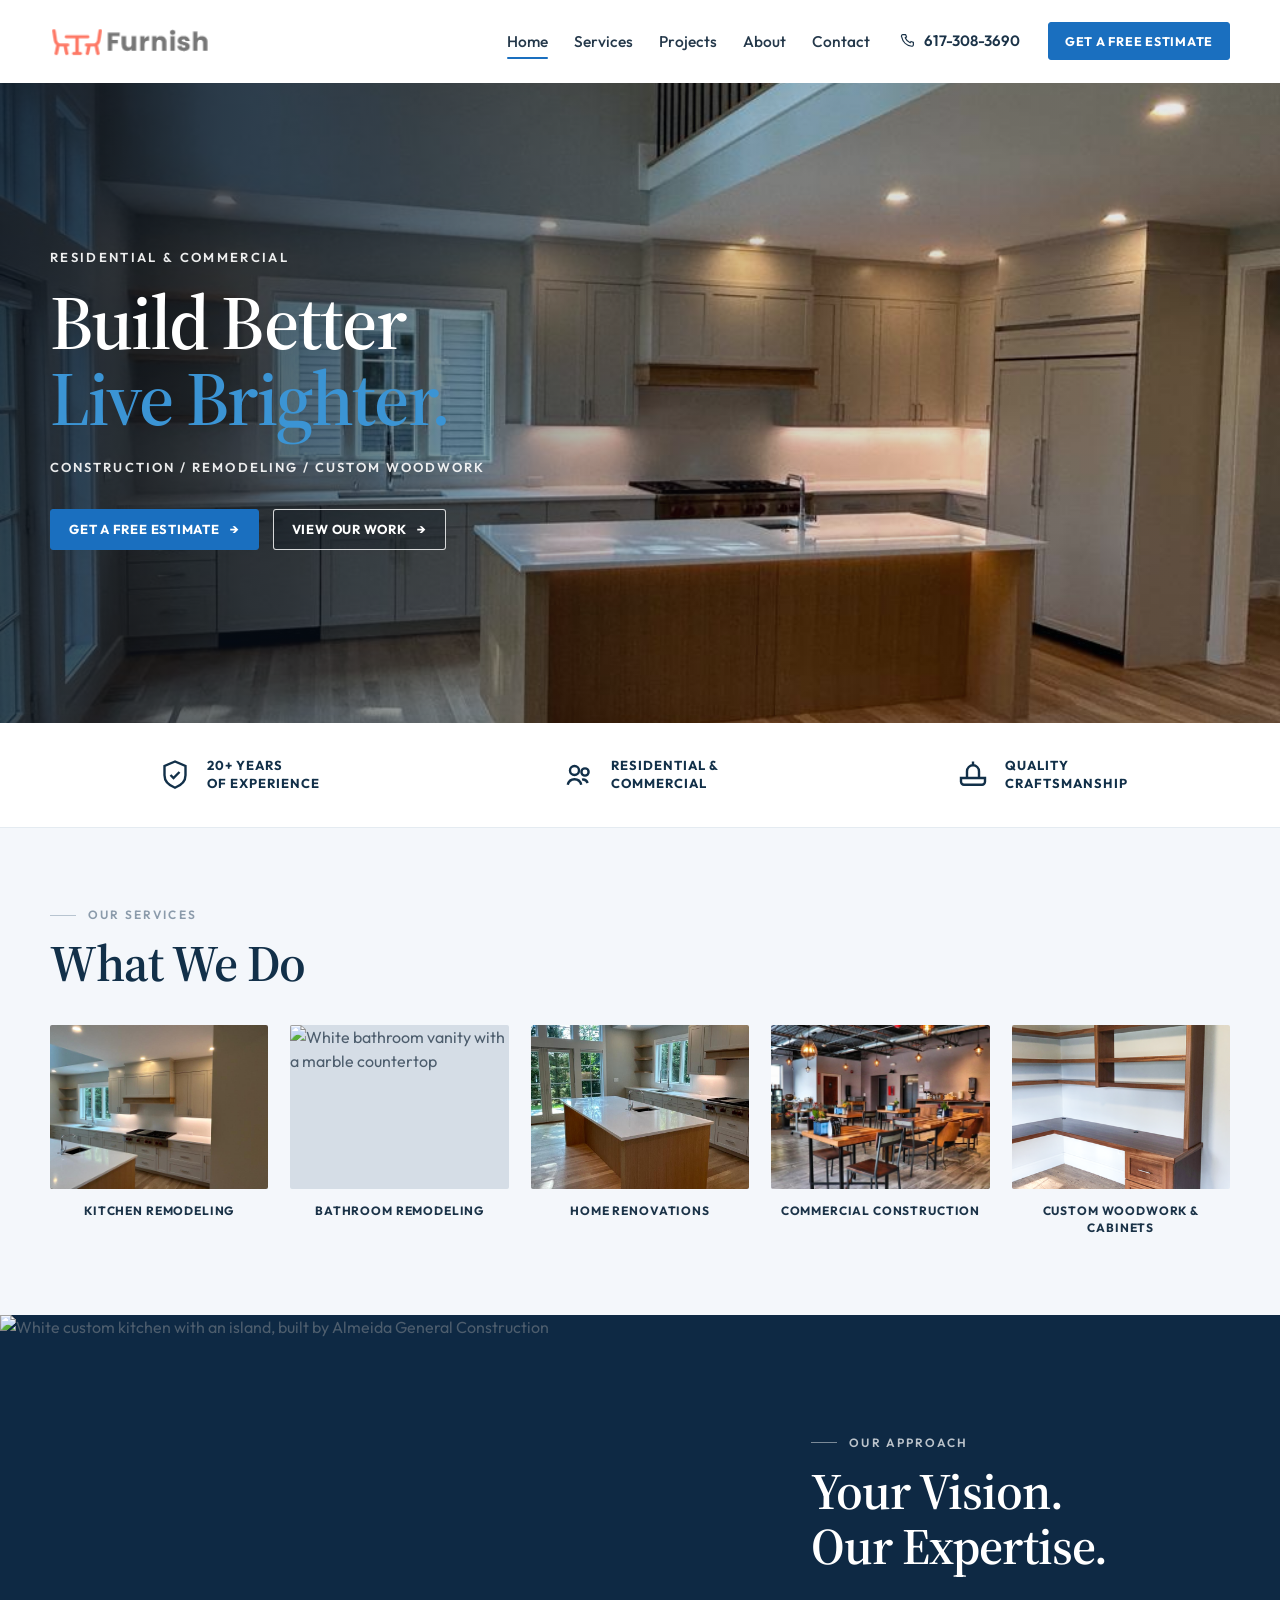
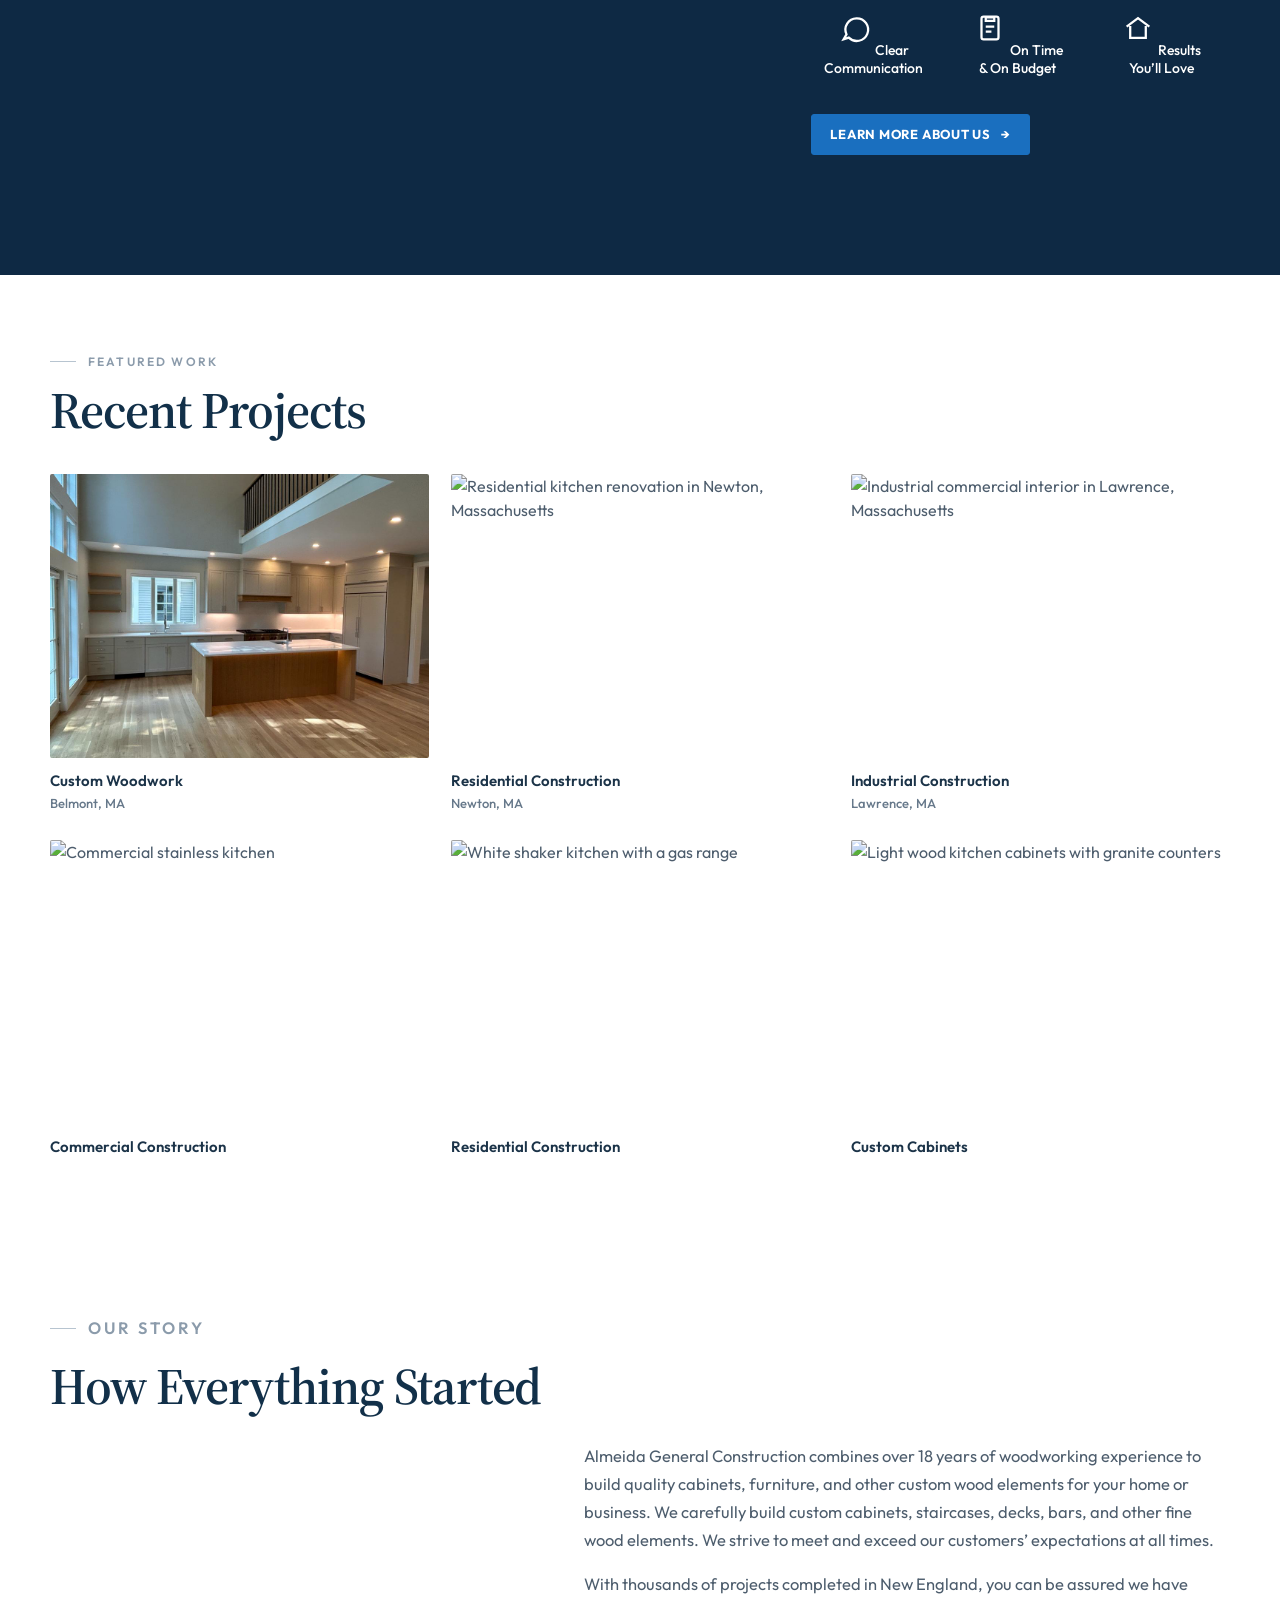
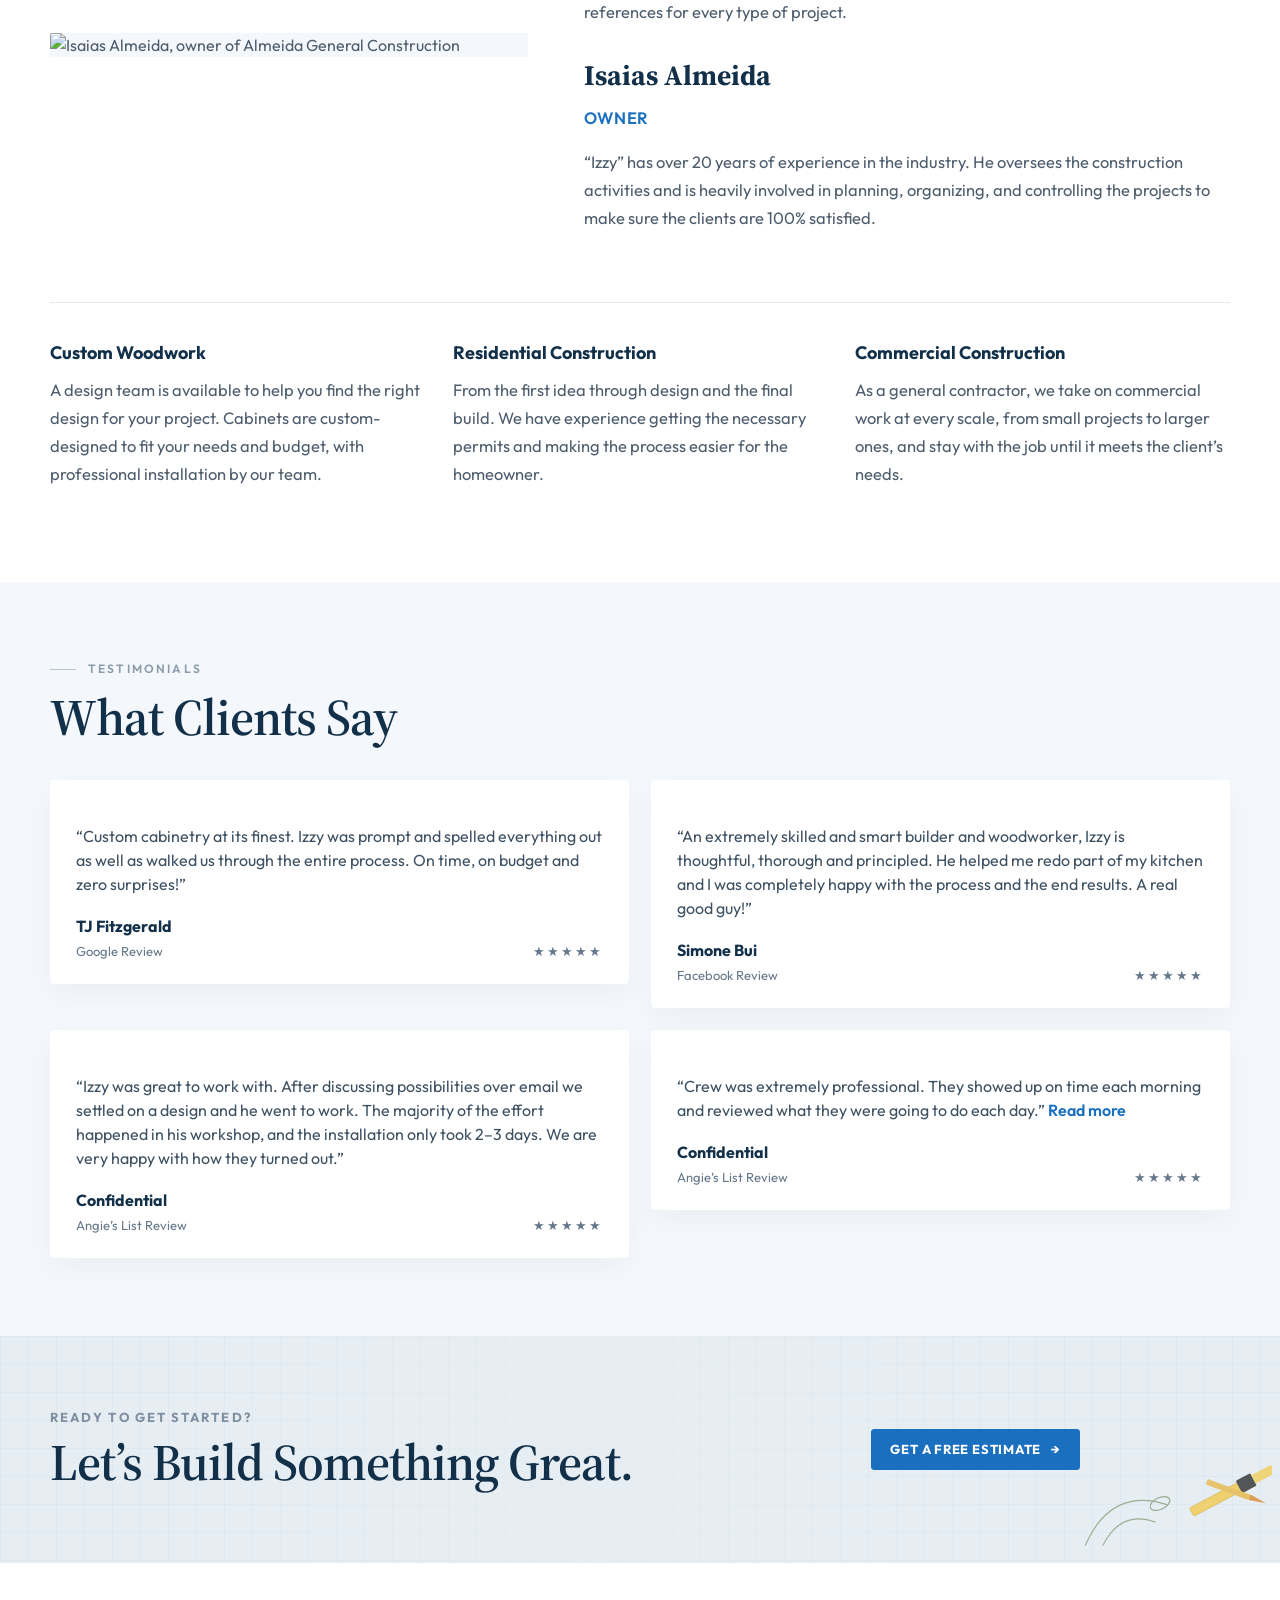
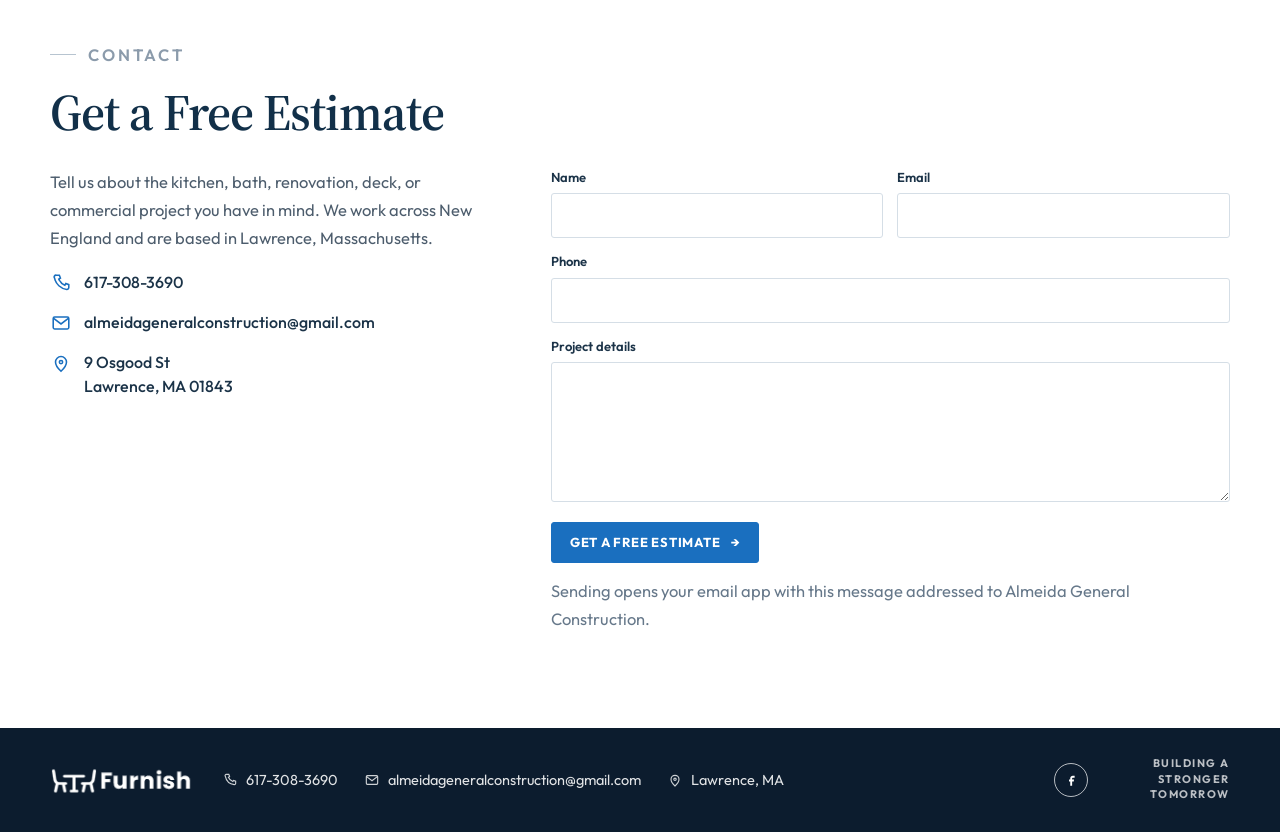
==== commit 1dde9520: "Redesign the homepage to match the new Almeida layout. Keep the published contact details, project p" ====
--- a/index.html
+++ b/index.html
@@ -1,849 +1,402 @@
-<!doctype html>
+<!DOCTYPE html>
 <html lang="en">
-
 <head>
-   
-    <!--====== Required meta tags ======-->
-    <meta charset="utf-8">
-    <meta http-equiv="x-ua-compatible" content="ie=edge">
-    <meta name="description" content="">
-    <meta name="viewport" content="width=device-width, initial-scale=1, shrink-to-fit=no">
-    
-    <!--====== Title ======-->
-    <title>Almeida General Construction</title>
-    
-    <!--====== Favicon Icon ======-->
-    <link rel="shortcut icon" href="assets/images/favicon.png" type="image/png">
-
-    <!--====== Bootstrap css ======-->
-    <link rel="stylesheet" href="assets/css/bootstrap.min.css">
-    
-    <!--====== Animate css ======-->
-    <link rel="stylesheet" href="assets/css/animate.css">
-    
-    <!--====== Magnific Popup css ======-->
-    <link rel="stylesheet" href="assets/css/magnific-popup.css">
-    
-    <!--====== Slick css ======-->
-    <link rel="stylesheet" href="assets/css/slick.css">
-    
-    <!--====== Line Icons css ======-->
-    <link rel="stylesheet" href="assets/css/LineIcons.css">
-    
-    <!--====== Default css ======-->
-    <link rel="stylesheet" href="assets/css/default.css">
-    
-    <!--====== Style css ======-->
-    <link rel="stylesheet" href="assets/css/style.css">
-    
-    <!--====== Responsive css ======-->
-    <link rel="stylesheet" href="assets/css/responsive.css">
-
-    <!-- Google Fonts -->
-    <link href="https://fonts.googleapis.com/css?family=Montserrat&display=swap" rel="stylesheet">
-  
-  
+  <meta charset="utf-8">
+  <meta name="viewport" content="width=device-width, initial-scale=1">
+  <title>Almeida General Construction</title>
+  <meta name="description" content="Almeida General Construction builds residential and commercial projects, remodels, and custom woodwork in Lawrence, MA and across New England. Call 617-308-3690.">
+  <link rel="icon" href="assets/images/favicon.png" type="image/png">
+  <link rel="preconnect" href="https://fonts.googleapis.com">
+  <link rel="preconnect" href="https://fonts.gstatic.com" crossorigin>
+  <link href="https://fonts.googleapis.com/css2?family=Outfit:wght@400;500;600;700&family=Source+Serif+4:opsz,wght@8..60,500;8..60,600;8..60,700&display=swap" rel="stylesheet">
+  <link rel="stylesheet" href="assets/css/redesign.css">
 </head>
-
 <body>
-   
-    <!--====== PRELOADER PART START ======-->
-    
-    <div class="preloader">
-        <div class="spin">
-            <div class="cube1"></div>
-            <div class="cube2"></div>
-        </div>
+  <a class="skip-link" href="#main">Skip to content</a>
+
+  <header class="site-header" id="top">
+    <div class="container header-inner">
+      <a class="logo" href="#home">
+        <img src="assets/images/logo.png" alt="Almeida General Construction">
+      </a>
+      <button class="nav-toggle" type="button" aria-expanded="false" aria-controls="site-nav" aria-label="Open menu">
+        <span></span>
+      </button>
+      <nav class="site-nav" id="site-nav">
+        <ul>
+          <li><a class="active" href="#home">Home</a></li>
+          <li><a href="#services">Services</a></li>
+          <li><a href="#projects">Projects</a></li>
+          <li><a href="#about">About</a></li>
+          <li><a href="#contact">Contact</a></li>
+          <li class="nav-extra"><a href="tel:6173083690">617-308-3690</a></li>
+          <li class="nav-extra"><a class="btn" href="#contact">Get a Free Estimate</a></li>
+        </ul>
+      </nav>
+      <a class="header-phone" href="tel:6173083690">
+        <svg viewBox="0 0 24 24" width="18" height="18" aria-hidden="true">
+          <path d="M7 3.5h3.2l1.2 3.2-1.8 1.1a12.5 12.5 0 0 0 6.6 6.6l1.1-1.8 3.2 1.2V17a2 2 0 0 1-2.2 2A15.5 15.5 0 0 1 5 6.7 2 2 0 0 1 7 3.5Z" fill="none" stroke="#1b3348" stroke-width="1.6" stroke-linejoin="round"/>
+        </svg>
+        617-308-3690
+      </a>
+      <a class="btn btn-header" href="#contact">Get a Free Estimate</a>
     </div>
-    
-    <!--====== PRELOADER PART START ======-->
-    
-    <!--====== HEADER PART START ======-->
-    
-    <header class="header-area">
-        <div class="container-fluid">
-            <div class="row">
-                <div class="col-lg-12 thin-border-bottom">
-                    <nav class="navbar navbar-expand-lg">
-                        <a class="navbar-brand" href="index.html">
-                            Almeida General Construction
-                        </a> <!-- Logo -->
-                        <button class="navbar-toggler" type="button" data-toggle="collapse" data-target="#navbarSupportedContent" aria-controls="navbarSupportedContent" aria-expanded="false" aria-label="Toggle navigation">
-                            <span class="bar-icon"></span>
-                            <span class="bar-icon"></span>
-                            <span class="bar-icon"></span>
-                        </button>
-
-                        <div class="collapse navbar-collapse" id="navbarSupportedContent">
-                            <ul id="nav" class="navbar-nav ml-auto">
-                                <li class="nav-item active">
-                                    <a data-scroll-nav="0" href="#home">Home</a>
-                                </li>
-                                <li class="nav-item">
-                                    <a data-scroll-nav="0" href="#product">Products</a>
-                                </li>
-                                <li class="nav-item">
-                                    <a data-scroll-nav="0" href="#service">Services</a>
-                                </li>
-                                <li class="nav-item">
-                                    <a data-scroll-nav="0" href="#showcase">Portfolio</a>
-                                </li>
-                                <li class="nav-item">
-                                    <a data-scroll-nav="0" href="#contact">Contact</a>
-                                </li>
-                            </ul> <!-- navbar nav -->
-                        </div>
-                    </nav> <!-- navbar -->
+  </header>
+
+  <main id="main">
+    <section class="hero" id="home">
+      <div class="container">
+        <div class="hero-content">
+        <p class="kicker">Residential &amp; Commercial</p>
+        <h1>Build Better<br><span>Live Brighter.</span></h1>
+        <p class="services-line">Construction / Remodeling / Custom Woodwork</p>
+        <div class="hero-actions">
+          <a class="btn" href="#contact">Get a Free Estimate <span aria-hidden="true">→</span></a>
+          <a class="btn btn-ghost" href="#projects">View Our Work <span aria-hidden="true">→</span></a>
+        </div>
+        </div>
+      </div>
+    </section>
+
+    <section class="trust" aria-label="Company highlights">
+      <div class="container">
+        <ul>
+          <li>
+            <svg viewBox="0 0 24 24" aria-hidden="true">
+              <path d="M12 3 5 6v6.2c0 4 2.8 6.7 7 8.3 4.2-1.6 7-4.3 7-8.3V6l-7-3Z"/>
+              <path d="m9 12 2 2 4-4"/>
+            </svg>
+            <strong>20+ YEARS<br>OF EXPERIENCE</strong>
+          </li>
+          <li>
+            <svg viewBox="0 0 24 24" aria-hidden="true">
+              <circle cx="9" cy="9" r="3"/>
+              <circle cx="16" cy="10" r="2.4"/>
+              <path d="M4.5 18.5c.6-2.4 2.5-3.7 4.5-3.7s3.9 1.3 4.5 3.7"/>
+              <path d="M14 15.1c1.4-.3 3 .4 3.8 2.2"/>
+            </svg>
+            <strong>RESIDENTIAL &amp;<br>COMMERCIAL</strong>
+          </li>
+          <li>
+            <svg viewBox="0 0 24 24" aria-hidden="true">
+              <path d="M4 14h16v2.5a2 2 0 0 1-2 2H6a2 2 0 0 1-2-2V14Z"/>
+              <path d="M8 14V9.5A4 4 0 0 1 12 5.5 4 4 0 0 1 16 9.5V14"/>
+              <path d="M12 5.5V3"/>
+            </svg>
+            <strong>QUALITY<br>CRAFTSMANSHIP</strong>
+          </li>
+        </ul>
+      </div>
+    </section>
+
+    <section class="section services" id="services">
+      <div class="container">
+        <p class="section-label">Our Services</p>
+        <h2>What We Do</h2>
+        <ul class="service-grid">
+          <li>
+            <figure>
+              <img src="assets/images/showcase/belmont-2.png" alt="Light gray custom kitchen with a wood range hood in Belmont">
+              <figcaption>Kitchen Remodeling</figcaption>
+            </figure>
+          </li>
+          <li>
+            <figure>
+              <img src="assets/images/showcase/bathroom-somerville.png" alt="White bathroom vanity with a marble countertop">
+              <figcaption>Bathroom Remodeling</figcaption>
+            </figure>
+          </li>
+          <li>
+            <figure>
+              <img src="assets/images/project/p1.png" alt="Renovated kitchen with a wood island and tall windows">
+              <figcaption>Home Renovations</figcaption>
+            </figure>
+          </li>
+          <li>
+            <figure>
+              <img src="assets/images/showcase/store.png" alt="Commercial dining room with custom wood tables">
+              <figcaption>Commercial Construction</figcaption>
+            </figure>
+          </li>
+          <li>
+            <figure>
+              <img src="assets/images/project/p-6.png" alt="Custom wood built-in desk and open shelves">
+              <figcaption>Custom Woodwork &amp; Cabinets</figcaption>
+            </figure>
+          </li>
+        </ul>
+      </div>
+    </section>
+
+    <section class="approach" aria-labelledby="approach-title">
+      <div class="approach-photo">
+        <img src="assets/images/banner/banner-image.png" alt="White custom kitchen with an island, built by Almeida General Construction">
+      </div>
+      <div class="approach-panel">
+        <p class="section-label">Our Approach</p>
+        <h2 id="approach-title">Your Vision.<br>Our Expertise.</h2>
+        <ul class="approach-points">
+          <li>
+            <svg viewBox="0 0 24 24" aria-hidden="true">
+              <path d="M6 16.5 4 20l3.6-1.2A8 8 0 1 0 6 16.5Z"/>
+            </svg>
+            <span>Clear<br>Communication</span>
+          </li>
+          <li>
+            <svg viewBox="0 0 24 24" aria-hidden="true">
+              <rect x="6" y="4" width="12" height="16" rx="1.5"/>
+              <path d="M9 4.5h6v2.5H9zM9 11h6M9 14.5h4"/>
+            </svg>
+            <span>On Time<br>&amp; On Budget</span>
+          </li>
+          <li>
+            <svg viewBox="0 0 24 24" aria-hidden="true">
+              <path d="m4 11 8-6 8 6"/>
+              <path d="M6.5 10.5V19h11v-8.5"/>
+            </svg>
+            <span>Results<br>You’ll Love</span>
+          </li>
+        </ul>
+        <a class="btn" href="#about">Learn More About Us <span aria-hidden="true">→</span></a>
+      </div>
+    </section>
+
+    <section class="section" id="projects">
+      <div class="container">
+        <p class="section-label">Featured Work</p>
+        <h2>Recent Projects</h2>
+        <ul class="project-grid">
+          <li>
+            <figure>
+              <img src="assets/images/showcase/belmont-1.png" alt="Custom kitchen and loft railing in Belmont, Massachusetts">
+              <figcaption>Custom Woodwork <span>Belmont, MA</span></figcaption>
+            </figure>
+          </li>
+          <li>
+            <figure>
+              <img src="assets/images/project/p-4.jpg" alt="Residential kitchen renovation in Newton, Massachusetts">
+              <figcaption>Residential Construction <span>Newton, MA</span></figcaption>
+            </figure>
+          </li>
+          <li>
+            <figure>
+              <img src="assets/images/project/p-3.jpg" alt="Industrial commercial interior in Lawrence, Massachusetts">
+              <figcaption>Industrial Construction <span>Lawrence, MA</span></figcaption>
+            </figure>
+          </li>
+          <li>
+            <figure>
+              <img src="assets/images/project/p-2.jpg" alt="Commercial stainless kitchen">
+              <figcaption>Commercial Construction</figcaption>
+            </figure>
+          </li>
+          <li>
+            <figure>
+              <img src="assets/images/project/p-5.jpg" alt="White shaker kitchen with a gas range">
+              <figcaption>Residential Construction</figcaption>
+            </figure>
+          </li>
+          <li>
+            <figure>
+              <img src="assets/images/showcase/kitchen-somerville.png" alt="Light wood kitchen cabinets with granite counters">
+              <figcaption>Custom Cabinets</figcaption>
+            </figure>
+          </li>
+        </ul>
+      </div>
+    </section>
+
+    <section class="section about" id="about">
+      <div class="container">
+        <p class="section-label">Our Story</p>
+        <h2>How Everything Started</h2>
+        <div class="about-grid">
+          <img class="owner-photo" src="assets/images/team/owner.png" alt="Isaias Almeida, owner of Almeida General Construction">
+          <div>
+            <p>Almeida General Construction combines over 18 years of woodworking experience to build quality cabinets, furniture, and other custom wood elements for your home or business. We carefully build custom cabinets, staircases, decks, bars, and other fine wood elements. We strive to meet and exceed our customers’ expectations at all times.</p>
+            <p>With thousands of projects completed in New England, you can be assured we have references for every type of project.</p>
+            <h3>Isaias Almeida</h3>
+            <p class="role">Owner</p>
+            <p>“Izzy” has over 20 years of experience in the industry. He oversees the construction activities and is heavily involved in planning, organizing, and controlling the projects to make sure the clients are 100% satisfied.</p>
+          </div>
+        </div>
+        <div class="offer">
+          <article>
+            <h3>Custom Woodwork</h3>
+            <p>A design team is available to help you find the right design for your project. Cabinets are custom-designed to fit your needs and budget, with professional installation by our team.</p>
+          </article>
+          <article>
+            <h3>Residential Construction</h3>
+            <p>From the first idea through design and the final build. We have experience getting the necessary permits and making the process easier for the homeowner.</p>
+          </article>
+          <article>
+            <h3>Commercial Construction</h3>
+            <p>As a general contractor, we take on commercial work at every scale, from small projects to larger ones, and stay with the job until it meets the client’s needs.</p>
+          </article>
+        </div>
+      </div>
+    </section>
+
+    <section class="section testimonials" id="testimonials" aria-labelledby="reviews-title">
+      <div class="container">
+        <p class="section-label">Testimonials</p>
+        <h2 id="reviews-title">What Clients Say</h2>
+        <ul class="quote-grid">
+          <li>
+            <blockquote>
+              <p>“Custom cabinetry at its finest. Izzy was prompt and spelled everything out as well as walked us through the entire process. On time, on budget and zero surprises!”</p>
+              <footer>
+                <div>
+                  <strong>TJ Fitzgerald</strong>
+                  <span>Google Review</span>
                 </div>
-            </div> <!-- row -->
-        </div> <!-- container -->
-    </header>
-    
-    <!--====== HEADER PART ENDS ======-->
-   
-    <!--====== SLIDER PART START ======-->
-    
-    <section id="home" class="slider-area pt-100">
-        <div class="container-fluid position-relative">
-            <div class="slider-active">
-                <div class="single-slider">
-                    <div class="slider-bg">
-                        <div class="row no-gutters align-items-center ">
-                            <div class="col-lg-4 col-md-5">
-                                <div class="slider-product-content">
-                                    <h1 class="slider-title mb-10" data-animation="fadeInUp" data-delay="0.3s"><span>Sofa</span> and <span>Armchairs</span></h1>
-                                    <p class="mb-25" data-animation="fadeInUp" data-delay="0.9s">One day however a small line of blind text by the name of Lorem Ipsum <br> decided to leave for the far World of Grammar.</p>
-                                    <a class="main-btn" href="#" data-animation="fadeInUp" data-delay="1.5s">Explore More <i class="lni-chevron-right"></i></a>
-                                </div> <!-- slider product content -->
-                            </div>
-                            <div class="col-lg-8 col-md-7">
-                                <div class="slider-product-image d-none d-md-block" data-animation="fadeInUp" data-delay="0.9s">
-                                    <img src="assets/images/showcase/store.png" alt="Slider">
-                                </div> <!-- slider product image -->
-                            </div>
-                            
-                        </div> <!-- row -->
-                    </div> <!-- container -->
-                </div> <!-- single slider -->
-
-                <div class="single-slider">
-                        <div class="slider-bg">
-                            <div class="row no-gutters align-items-center">
-                                <div class="col-lg-4 col-md-5">
-                                    <div class="slider-product-image d-none d-md-block" data-animation="fadeInUp" data-delay="0.3s">
-                                        <img src="assets/images/slider/3.jpg" alt="Slider">
-                                    </div> <!-- slider product image -->
-                                </div>
-                                <div class="col-lg-4 col-md-5">
-                                    <div class="slider-product-image d-none d-md-block" data-animation="fadeInUp" data-delay="0.5s">
-                                        <img src="assets/images/slider/3.jpg" alt="Slider">
-                                    </div> <!-- slider product image -->
-                                </div>
-                                <div class="col-lg-4 col-md-5">
-                                    <div class="slider-product-image d-none d-md-block" data-animation="fadeInUp" data-delay="0.9s">
-                                        <img src="assets/images/slider/3.jpg" alt="Slider">
-                                    </div> <!-- slider product image -->
-                                </div>
-    
-                            </div> <!-- row -->
-                        </div> <!-- container -->
-                </div> <!-- single slider -->
-
-                <div class="single-slider">
-                        <div class="slider-bg">
-                            <div class="row no-gutters align-items-center">
-                                <div class="col-lg-8 col-md-7">
-                                    <div class="slider-product-content">
-                                        <h1 class="slider-title mb-10" data-animation="fadeInUp" data-delay="0.3s"><span>Get</span> a Free <span>Quote</span></h1>
-                                        <p class="mb-25" data-animation="fadeInUp" data-delay="0.9s">One day however a small line of blind text by the name of Lorem Ipsum <br> decided to leave for the far World of Grammar.</p>
-                                        <a class="main-btn" href="#contact" data-animation="fadeInUp" data-delay="1.5s">Contact Us <i class="lni-chevron-right"></i></a>
-                                    </div> <!-- slider product content -->
-                                </div>
-                                <div class="col-lg-4 col-md-5">
-                                    <div class="slider-product-image d-none d-md-block">
-                                        <img src="assets/images/slider/cabinets.jpg" alt="Slider">
-                                    </div> <!-- slider product image -->
-                                </div>
-                            </div> <!-- row -->
-                        </div> <!-- container -->
-                </div> <!-- single slider -->
-            </div> <!-- slider active -->
-            <!-- <div class="slider-social pt-25">
-                <div class="row justify-content-end">
-                    <div class="col-lg-7 col-md-6">
-                        <ul class="social text-right">
-                            <li><a href="#"><i class="lni-facebook-filled"></i></a></li>
-                            <li><a href="#"><i class="lni-instagram"></i></a></li>
-                        </ul>
-                    </div>
+                <span class="stars" aria-label="5 stars">★★★★★</span>
+              </footer>
+            </blockquote>
+          </li>
+          <li>
+            <blockquote>
+              <p>“An extremely skilled and smart builder and woodworker, Izzy is thoughtful, thorough and principled. He helped me redo part of my kitchen and I was completely happy with the process and the end results. A real good guy!”</p>
+              <footer>
+                <div>
+                  <strong>Simone Bui</strong>
+                  <span>Facebook Review</span>
                 </div>
-            </div> -->
-        </div> <!-- container fluid -->
-    </section>
-    
-    <!--====== SLIDER PART ENDS ======-->
-   
-    <!--====== DISCOUNT PRODUCT PART START ======-->
-    
-    <!-- <section id="discount-product" class="discount-product pt-100">
-        <div class="container">
-            <div class="row">
-                <div class="col-lg-6">
-                    <div class="single-discount-product mt-30">
-                        <div class="product-image">
-                            <img src="assets/images/product/cabinets-2.png" alt="Product">
-                        </div> 
-                    </div> 
+                <span class="stars" aria-label="5 stars">★★★★★</span>
+              </footer>
+            </blockquote>
+          </li>
+          <li>
+            <blockquote>
+              <p>“Izzy was great to work with. After discussing possibilities over email we settled on a design and he went to work. The majority of the effort happened in his workshop, and the installation only took 2–3 days. We are very happy with how they turned out.”</p>
+              <footer>
+                <div>
+                  <strong>Confidential</strong>
+                  <span>Angie’s List Review</span>
                 </div>
-                <div class="col-lg-6">
-                    <div class="single-discount-product mt-30">
-                        <div class="product-image">
-                            <img src="assets/images/product/bathroom.png" alt="Product">
-                        </div>
-                    </div> 
+                <span class="stars" aria-label="5 stars">★★★★★</span>
+              </footer>
+            </blockquote>
+          </li>
+          <li>
+            <blockquote>
+              <p>“Crew was extremely professional. They showed up on time each morning and reviewed what they were going to do each day.” <a href="https://www.angieslist.com/companylist/us/ma/lynnfield/almeida-general-construction-reviews-7581326.htm" target="_blank" rel="noopener">Read more</a></p>
+              <footer>
+                <div>
+                  <strong>Confidential</strong>
+                  <span>Angie’s List Review</span>
                 </div>
-            </div> 
-        </div> 
-    </section> -->
-    
-    <!--====== DISCOUNT PRODUCT PART ENDS ======-->
-   
-    <!--====== PRODUCT PART START ======-->
-    
-    <section id="product" class="product-area pt-100 pb-130">
-        <div class="container">
-            <div class="row">
-                <div class="col-lg-3 col-md-4">
-                    <div class="collection-menu text-center mt-30">
-                        <h4 class="collection-tilte">PRODUCTS</h4>
-                        <div class="nav flex-column nav-pills" id="v-pills-tab" role="tablist" aria-orientation="vertical">
-                            <a id="v-pills-decorative-tab" data-toggle="pill" href="#v-pills-decorative" role="tab" aria-controls="v-pills-decorative" aria-selected="false">Industrial</a>
-                            <a class="active" id="v-pills-furniture-tab" data-toggle="pill" href="#v-pills-furniture" role="tab" aria-controls="v-pills-furniture" aria-selected="true">Furniture</a>
-                            
-                            <a id="v-pills-lighting-tab" data-toggle="pill" href="#v-pills-lighting" role="tab" aria-controls="v-pills-lighting" aria-selected="false">Lighting</a>
-                            
-                            <a id="v-pills-outdoor-tab" data-toggle="pill" href="#v-pills-outdoor" role="tab" aria-controls="v-pills-outdoor" aria-selected="false">Outdoor</a>
-                        </div> <!-- nav -->
-                    </div> <!-- collection menu -->
-                </div>
-                <div class="col-lg-9 col-md-8">
-                    <div class="tab-content" id="v-pills-tabContent">
-                        <div class="tab-pane fade show active" id="v-pills-furniture" role="tabpanel" aria-labelledby="v-pills-furniture-tab">
-                            <div class="product-items mt-30">
-                                <div class="row product-items-active">
-                                    <div class="col-md-4">
-                                        <div class="single-product-items">
-                                            <div class="product-item-image">
-                                                <a href="#"><img src="assets/images/product/f-1.png" alt="Product"></a>
-                                                
-                                            </div>
-                                            
-                                        </div> <!-- single product items -->
-                                    </div>
-                                    <div class="col-md-4">
-                                        <div class="single-product-items">
-                                            <div class="product-item-image">
-                                                <a href="#"><img src="assets/images/product/f-2.png" alt="Product"></a>
-                                                
-                                            </div>
-                                            
-                                        </div> <!-- single product items -->
-                                    </div>
-                                    <div class="col-md-4">
-                                        <div class="single-product-items">
-                                            <div class="product-item-image">
-                                                <a href="#"><img src="assets/images/product/f-3.png" alt="Product"></a>
-                                            </div>
-                                
-                                        </div> <!-- single product items -->
-                                    </div>
-                                    <div class="col-md-4">
-                                        <div class="single-product-items">
-                                            <div class="product-item-image">
-                                                <a href="#"><img src="assets/images/product/p-1.jpg" alt="Product"></a>
-                                            </div>
-                                           
-                                        </div> <!-- single product items -->
-                                    </div>
-                                    <div class="col-md-4">
-                                        <div class="single-product-items">
-                                            <div class="product-item-image">
-                                                <a href="#"><img src="assets/images/product/p-2.jpg" alt="Product"></a>
-                                               
-                                            </div>
-                                           
-                                        </div> <!-- single product items -->
-                                    </div>
-                                </div> <!-- row -->
-                            </div> <!-- product items -->
-                        </div> <!-- tab pane -->
-
-                        <div class="tab-pane fade" id="v-pills-decorative" role="tabpanel" aria-labelledby="v-pills-decorative-tab">
-                            <div class="product-items mt-30">
-                                <div class="row product-items-active">
-                                    <div class="col-md-4">
-                                        <div class="single-product-items">
-                                            <div class="product-item-image">
-                                                <a href="#"><img src="assets/images/product/p-1.jpg" alt="Product"></a>
-                                                
-                                            </div>
-                                            
-                                        </div> <!-- single product items -->
-                                    </div>
-                                    <div class="col-md-4">
-                                        <div class="single-product-items">
-                                            <div class="product-item-image">
-                                                <a href="#"><img src="assets/images/product/p-2.jpg" alt="Product"></a>
-                                                
-                                            </div>
-                                            
-                                        </div> <!-- single product items -->
-                                    </div>
-                                    <div class="col-md-4">
-                                        <div class="single-product-items">
-                                            <div class="product-item-image">
-                                                <a href="#"><img src="assets/images/product/p-3.jpg" alt="Product"></a>
-                                                
-                                            </div>
-                                            
-                                        </div> <!-- single product items -->
-                                    </div>
-                                    <div class="col-md-4">
-                                        <div class="single-product-items">
-                                            <div class="product-item-image">
-                                                <a href="#"><img src="assets/images/product/p-1.jpg" alt="Product"></a>
-                                                
-                                            </div>
-                                            
-                                        </div> <!-- single product items -->
-                                    </div>
-                                    <div class="col-md-4">
-                                        <div class="single-product-items">
-                                            <div class="product-item-image">
-                                                <a href="#"><img src="assets/images/product/p-2.jpg" alt="Product"></a>
-                                                
-                                            </div>
-                                            
-                                        </div> <!-- single product items -->
-                                    </div>
-                                </div> <!-- row -->
-                            </div> <!-- product items -->
-                        </div> <!-- tab pane -->
-
-                        <div class="tab-pane fade" id="v-pills-lighting" role="tabpanel" aria-labelledby="v-pills-lighting-tab">
-                            <div class="product-items mt-30">
-                                <div class="row product-items-active">
-                                    <div class="col-md-4">
-                                        <div class="single-product-items">
-                                            <div class="product-item-image">
-                                                <a href="#"><img src="assets/images/product/p-1.jpg" alt="Product"></a>
-                                               
-                                            </div>
-                                            
-                                        </div> <!-- single product items -->
-                                    </div>
-                                    <div class="col-md-4">
-                                        <div class="single-product-items">
-                                            <div class="product-item-image">
-                                                <a href="#"><img src="assets/images/product/p-2.jpg" alt="Product"></a>
-                                                
-                                            </div>
-                                            
-                                        </div> <!-- single product items -->
-                                    </div>
-                                    <div class="col-md-4">
-                                        <div class="single-product-items">
-                                            <div class="product-item-image">
-                                                <a href="#"><img src="assets/images/product/p-3.jpg" alt="Product"></a>
-                                               
-                                            </div>
-                                            
-                                        </div> <!-- single product items -->
-                                    </div>
-                                    <div class="col-md-4">
-                                        <div class="single-product-items">
-                                            <div class="product-item-image">
-                                                <a href="#"><img src="assets/images/product/p-1.jpg" alt="Product"></a>
-                                                
-                                            </div>
-                                            
-                                        </div> <!-- single product items -->
-                                    </div>
-                                    <div class="col-md-4">
-                                        <div class="single-product-items">
-                                            <div class="product-item-image">
-                                                <a href="#"><img src="assets/images/product/p-2.jpg" alt="Product"></a>
-                                               
-                                            </div>
-                                            
-                                        </div> <!-- single product items -->
-                                    </div>
-                                </div> <!-- row -->
-                            </div> <!-- product items -->
-                        </div> <!-- tab pane -->
-
-                        <div class="tab-pane fade" id="v-pills-outdoor" role="tabpanel" aria-labelledby="v-pills-outdoor-tab">
-                            <div class="product-items mt-30">
-                                <div class="row product-items-active">
-                                    <div class="col-md-4">
-                                        <div class="single-product-items">
-                                            <div class="product-item-image">
-                                                <a href="#"><img src="assets/images/product/p-1.jpg" alt="Product"></a>
-                                                
-                                            </div>
-                                            
-                                        </div> <!-- single product items -->
-                                    </div>
-                                    <div class="col-md-4">
-                                        <div class="single-product-items">
-                                            <div class="product-item-image">
-                                                <a href="#"><img src="assets/images/product/p-2.jpg" alt="Product"></a>
-                                                
-                                            </div>
-                                            
-                                        </div> <!-- single product items -->
-                                    </div>
-                                    <div class="col-md-4">
-                                        <div class="single-product-items">
-                                            <div class="product-item-image">
-                                                <a href="#"><img src="assets/images/product/p-3.jpg" alt="Product"></a>
-                                                
-                                            </div>
-                                            
-                                        </div> <!-- single product items -->
-                                    </div>
-                                    <div class="col-md-4">
-                                        <div class="single-product-items">
-                                            <div class="product-item-image">
-                                                <a href="#"><img src="assets/images/product/p-1.jpg" alt="Product"></a>
-                                                
-                                            </div>
-                                            
-                                        </div> <!-- single product items -->
-                                    </div>
-                                    <div class="col-md-4">
-                                        <div class="single-product-items">
-                                            <div class="product-item-image">
-                                                <a href="#"><img src="assets/images/product/p-2.jpg" alt="Product"></a>
-                                                
-                                            </div>
-                                            
-                                        </div> <!-- single product items -->
-                                    </div>
-                                </div> <!-- row -->
-                            </div> <!-- product items -->
-                        </div> <!-- tab pane -->
-
-                        <div class="tab-pane fade" id="v-pills-storage" role="tabpanel" aria-labelledby="v-pills-storage-tab">
-                            <div class="product-items mt-30">
-                                <div class="row product-items-active">
-                                    <div class="col-md-4">
-                                        <div class="single-product-items">
-                                            <div class="product-item-image">
-                                                <a href="#"><img src="assets/images/product/f-1.jpg" alt="Product"></a>
-                                                
-                                            </div>
-                                            
-                                        </div> <!-- single product items -->
-                                    </div>
-                                    <div class="col-md-4">
-                                        <div class="single-product-items">
-                                            <div class="product-item-image">
-                                                <a href="#"><img src="assets/images/product/p-2.jpg" alt="Product"></a>
-                                                
-                                            </div>
-                                            
-                                        </div> <!-- single product items -->
-                                    </div>
-                                    <div class="col-md-4">
-                                        <div class="single-product-items">
-                                            <div class="product-item-image">
-                                                <a href="#"><img src="assets/images/product/p-3.jpg" alt="Product"></a>
-                                                
-                                            </div>
-                                            
-                                        </div> <!-- single product items -->
-                                    </div>
-                                    <div class="col-md-4">
-                                        <div class="single-product-items">
-                                            <div class="product-item-image">
-                                                <a href="#"><img src="assets/images/product/p-1.jpg" alt="Product"></a>
-                                               
-                                            </div>
-                                            
-                                        </div> <!-- single product items -->
-                                    </div>
-                                    <div class="col-md-4">
-                                        <div class="single-product-items">
-                                            <div class="product-item-image">
-                                                <a href="#"><img src="assets/images/product/p-2.jpg" alt="Product"></a>
-                                                
-                                            </div>
-                                            
-                                        </div> <!-- single product items -->
-                                    </div>
-                                </div> <!-- row -->
-                            </div> <!-- product items -->
-                        </div> <!-- tab pane -->
-                    </div> <!-- tab content --> 
-                </div>
-            </div> <!-- row -->
-        </div> <!-- container -->
-    </section>
-    
-    <!--====== PRODUCT PART ENDS ======-->
-
-    <!--====== SERVICES PART START ======-->
-    
-    <section id="service" class="services-area pb-130">
-        <div class="container">
-            <div class="row">
-                <div class="col-lg-6">
-                    <div class="section-title pb-30">
-                        <h5 class="mb-15">Our Story</h5>
-                        <h3 class="title mb-15">How Everything Started</h3>
-                        <p>Lorem ipsum dolor sit amet, consectetur adipisicing elit, sed do eiusm od tempor incididunt ut labore et dolore magna aliqua. Ut enim ad minim veniam, quis nostrud exercitation.</p>
-                    </div> <!-- section title -->
-                </div>
+                <span class="stars" aria-label="5 stars">★★★★★</span>
+              </footer>
+            </blockquote>
+          </li>
+        </ul>
+      </div>
+    </section>
+
+    <section class="cta" aria-labelledby="cta-title">
+      <div class="container cta-inner">
+        <div>
+          <p class="kicker">Ready to get started?</p>
+          <h2 id="cta-title">Let’s Build Something Great.</h2>
+        </div>
+        <a class="btn" href="#contact">Get a Free Estimate <span aria-hidden="true">→</span></a>
+      </div>
+      <svg class="cta-art" viewBox="0 0 360 180" aria-hidden="true">
+        <g fill="none" stroke="#7f9470" stroke-width="2">
+          <path d="M40 150c30-70 80-90 140-70" />
+          <path d="M70 150c20-40 50-55 90-40" />
+          <ellipse cx="168" cy="78" rx="18" ry="10" transform="rotate(-25 168 78)"/>
+        </g>
+        <g transform="translate(210 70) rotate(-28)">
+          <rect x="0" y="18" width="92" height="16" rx="2" fill="#f2c94c" stroke="#c4a227"/>
+          <rect x="92" y="14" width="28" height="24" rx="2" fill="#333"/>
+          <path d="M120 18h36l8 8-8 8h-36" fill="#f0d060"/>
+        </g>
+        <g transform="translate(250 36) rotate(20)">
+          <rect x="0" y="0" width="78" height="10" rx="2" fill="#e6b84a"/>
+          <polygon points="78,0 108,5 78,10" fill="#d98c3a"/>
+        </g>
+      </svg>
+    </section>
+
+    <section class="section contact" id="contact">
+      <div class="container">
+        <p class="section-label">Contact</p>
+        <h2>Get a Free Estimate</h2>
+        <div class="contact-grid">
+          <div>
+            <p>Tell us about the kitchen, bath, renovation, deck, or commercial project you have in mind. We work across New England and are based in Lawrence, Massachusetts.</p>
+            <ul class="contact-list">
+              <li>
+                <svg viewBox="0 0 24 24" aria-hidden="true"><path d="M7 3.5h3.2l1.2 3.2-1.8 1.1a12.5 12.5 0 0 0 6.6 6.6l1.1-1.8 3.2 1.2V17a2 2 0 0 1-2.2 2A15.5 15.5 0 0 1 5 6.7 2 2 0 0 1 7 3.5Z"/></svg>
+                <a href="tel:6173083690">617-308-3690</a>
+              </li>
+              <li>
+                <svg viewBox="0 0 24 24" aria-hidden="true"><rect x="3.5" y="5.5" width="17" height="13" rx="1.5"/><path d="m4 7 8 6 8-6"/></svg>
+                <a href="mailto:almeidageneralconstruction@gmail.com">almeidageneralconstruction@gmail.com</a>
+              </li>
+              <li>
+                <svg viewBox="0 0 24 24" aria-hidden="true"><path d="M12 21s6-5.2 6-10a6 6 0 1 0-12 0c0 4.8 6 10 6 10Z"/><circle cx="12" cy="11" r="1.8"/></svg>
+                <span>9 Osgood St<br>Lawrence, MA 01843</span>
+              </li>
+            </ul>
+          </div>
+          <form class="estimate-form" action="mailto:almeidageneralconstruction@gmail.com" method="post" enctype="text/plain">
+            <div>
+              <label for="name">Name</label>
+              <input id="name" name="name" type="text" autocomplete="name" required>
             </div>
-            <div class="row">
-                <div class="col-lg-6">
-                    <div class="services-left mt-45">
-                        <div class="services">
-                            <img src="assets/images/services/services.jpg" alt="">
-                            <!-- <a href="#" class="main-btn mt-30">Read More <i class="lni-chevron-right"></i></a> -->
-                        </div> <!-- services btn -->
-                    </div> <!-- services left -->
-                </div>
-                <div class="col-lg-6">
-                    
-                    <div class="services-right mt-45">
-                        <div class="row justify-content-center">
-                            <div class="col-md-6 col-sm-8">
-                                <div class="single-services text-center">
-                                    <div class="services-icon">
-                                        <i class="lni-grid-alt"></i>
-                                    </div>
-                                    <div class="services-content mt-20">
-                                        <h5 class="title mb-10">Furnitures</h5>
-                                        <p>Lorem ipsum dolor sit amet, consectetur adipisicing elit, sed do eiusm od tempor.</p>
-                                    </div>
-                                </div> <!-- single services -->
-                                
-                                <div class="single-services text-center mt-30">
-                                    <div class="services-icon">
-                                        <i class="lni-ruler-pencil"></i>
-                                    </div>
-                                    <div class="services-content mt-20">
-                                        <h5 class="title mb-10">Decoration</h5>
-                                        <p>Lorem ipsum dolor sit amet, consectetur adipisicing elit, sed do eiusm od tempor.</p>
-                                    </div>
-                                </div> <!-- single services -->
-                            </div>
-                            <div class="col-md-6 col-sm-8">
-                                <div class="single-services text-center mt-30">
-                                    <div class="services-icon">
-                                        <i class="lni-customer"></i>
-                                    </div>
-                                    <div class="services-content mt-20">
-                                        <h5 class="title mb-10">Consultancy</h5>
-                                        <p>Lorem ipsum dolor sit amet, consectetur adipisicing elit, sed do eiusm od tempor.</p>
-                                    </div>
-                                </div> <!-- single services -->
-                                
-                                <div class="single-services text-center mt-30">
-                                    <div class="services-icon">
-                                        <i class="lni-support"></i>
-                                    </div>
-                                    <div class="services-content mt-20">
-                                        <h5 class="title mb-10">Custom Orders</h5>
-                                        <p>Lorem ipsum dolor sit amet, consectetur adipisicing elit, sed do eiusm od tempor.</p>
-                                    </div>
-                                </div> <!-- single services -->
-                            </div>
-                        </div> <!-- row -->
-                    </div> <!-- services right -->
-                </div>
-            </div> <!-- row -->
-        </div> <!-- container -->
-    </section>
-    
-    <!--====== SERVICES PART ENDS ======-->
-
-    <!--====== SHOWCASE PART START ======-->
-    
-    <section id="showcase" class="showcase-area pb-130">
-        <div class="container">
-            <div class="row">
-                <div class="col-lg-4">
-                    <div class="showcase-title pt-25">
-                        <h2 class="title">Showcase</h2>
-                    </div> <!-- showcase title -->
-                </div> 
-                <div class="col-lg-6">
-                    <div class="showcase-title pt-25">
-                        <p>Duis aute irure dolor in reprehenderit in voluptate velit esse cillum dolore eu fugiat nulla pariatur. Excepteur sint occaecat cupidatat non proident, sunt in culpa qui officia deserunt mollit anim id est laborum. Sed ut perspiciatis unde omnis iste natus error sit voluptatem accusantium doloremque. Lorem ipsum dolor sit amet, consectetur adipisicing elit, sed do eiusmod tempo.</p>
-                    </div> <!-- showcase title -->
-                </div>
-            </div> <!-- row -->
-            <div class="row">
-                <div class="col-lg-12">
-                    <div class="showcase-active mt-65">
-                        <div class="single-showcase">
-                            <img src="assets/images/showcase/store.png" alt="Testimonial">
-                            <!-- <a href="#" class="main-btn">Full Preview</a> -->
-                        </div> <!-- single showcase -->
-                        <div class="single-showcase">
-                            <img src="assets/images/showcase/try.png" alt="Testimonial">
-                            <!-- <a href="#" class="main-btn">Full Preview</a> -->
-                        </div> <!-- single showcase -->
-                        <div class="single-showcase">
-                            <img src="assets/images/showcase/market.png" alt="Testimonial">
-                            <!-- <a href="#" class="main-btn">Full Preview</a> -->
-                        </div> <!-- single showcase -->
-                    </div> <!-- showcase active -->
-                </div>
-            </div> <!-- row -->
-        </div> <!-- container -->
-    </section>
-    
-    <!--====== SHOWCASE PART ENDS ======-->
-    <!--====== TESTIMONIAL PART START ======-->
-    
-    <!-- <section id="testimonial" class="testimonial-area pt-200">
-        <div class="testimonial-bg bg_cover" style="background-image: url(assets/images/testimonial/ts-bg.jpg)"></div>
-        <div class="container">
-            <div class="row">
-                <div class="col-lg-5 col-md-8">
-                    <div class="testimonial-content">
-                        <div class="testimonial-active">
-                            <div class="single-testimonial">
-                                <i class="lni-quotation"></i>
-                                <p class="mb-30">Lorem ipsum dolor sit amet consectetur adipisicing elit, sed do eiusmod tempor inc ididunt ut labore et dolore magna aliqua.</p>
-                                <h6 class="title">Roma De Suza</h6>
-                                <span>- CEO, Tesla</span> 
-                            </div>
-                            <div class="single-testimonial">
-                                <i class="lni-quotation"></i>
-                                <p class="mb-30">Lorem ipsum dolor sit amet consectetur adipisicing elit, sed do eiusmod tempor inc ididunt ut labore et dolore magna aliqua.</p>
-                                <h6 class="title">Lisa White</h6>
-                                <span>- Designer, Walmart</span>
-                            </div> 
-                        </div> 
-                    </div>
-                </div>
-                <div class="col-lg-7 col-md-4">
-                    <div class="testimonial-play text-right d-none d-md-block">
-                        <a class="Video-popup" href="https://www.youtube.com/watch?v=l8ccw7BMrMA"><i class="lni-play"></i></a>
-                    </div> 
-                </div>
-            </div> 
-        </div> 
-    </section> -->
-    
-    <!--====== TESTIMONIAL PART ENDS ======-->
-
-
-
-    <!--====== CONTACT PART START ======-->
-    
-    <section id="contact" class="contact-area pt-115">
-        <div class="container">
-            <div class="row justify-content-center">
-                <div class="col-lg-6">
-                    <div class="contact-title text-center">
-                        <h2 class="title">Get In Touch</h2>
-                    </div> <!-- contact title -->
-                </div>
-            </div> <!-- row -->
-            <div class="contact-box mt-70">
-                <div class="row">
-                    <div class="col-lg-6">
-                        <div class="contact-info pt-25">
-                            <h4 class="info-title">Contact Info</h4>
-                            <ul>
-                                <li>
-                                    <div class="single-info mt-30">
-                                        <div class="info-icon">
-                                            <i class="lni-phone-handset"></i>
-                                        </div>
-                                        <div class="info-content">
-                                            <p>(617) 308-3690</p>
-                                        </div>
-                                    </div> <!-- single info -->
-                                </li>
-                                <li>
-                                    <div class="single-info mt-30">
-                                        <div class="info-icon">
-                                            <i class="lni-envelope"></i>
-                                        </div>
-                                        <div class="info-content">
-                                            <p>almeidageneralconstruction@gmail.com</p>
-                                        </div>
-                                    </div> <!-- single info -->
-                                </li>
-                                <li>
-                                    <div class="single-info mt-30">
-                                        <div class="info-icon">
-                                            <i class="lni-home"></i>
-                                        </div>
-                                        <div class="info-content">
-                                            <p>9 Osgood St. </br>Lawrence, MA 01843</p>
-                                        </div>
-                                    </div> <!-- single info -->
-                                </li>
-                            </ul>
-                        </div> <!-- contact info -->
-                    </div> 
-                    <div class="col-lg-6">
-                        <div class="contact-form">
-                            <form id="contact-form" action="assets/contact.php" method="post" data-toggle="validator">
-                                <div class="row">
-                                    <div class="col-lg-6">
-                                        <div class="single-form form-group">
-                                            <input type="text" name="name" placeholder="Enter Your Name" data-error="Name is required." required="required">
-                                            <div class="help-block with-errors"></div>
-                                        </div> <!-- single form -->
-                                    </div>
-                                    <div class="col-lg-6">
-                                        <div class="single-form form-group">
-                                            <input type="email" name="email" placeholder="Enter Your Email"  data-error="Valid email is required." required="required">
-                                            <div class="help-block with-errors"></div>
-                                        </div> <!-- single form -->
-                                    </div>
-                                    <div class="col-lg-12">
-                                        <div class="single-form form-group">
-                                            <textarea name="message" placeholder="Enter Your Message" data-error="Please,leave us a message." required="required"></textarea>
-                                            <div class="help-block with-errors"></div>
-                                        </div> <!-- single form -->
-                                    </div>
-                                    <p class="form-message"></p>
-                                    <div class="col-lg-12">
-                                        <div class="single-form form-group">
-                                            <button class="main-btn" type="submit">SEND</button>
-                                        </div> <!-- single form -->
-                                    </div>
-                                </div> <!-- row -->
-                            </form>
-                        </div> <!-- row -->
-                    </div> 
-                </div> <!-- row -->
-            </div> <!-- contact box -->
-        </div> <!-- container -->
-    </section>
-    
-    <!--====== CONTACT PART ENDS ======-->
-
-    <!--====== FOOTER PART START ======-->
-    
-    <section id="footer" class="footer-area">
-        <div class="container">
-            <div class="footer-widget pt-75 pb-120">
-                <div class="row">
-                    <div class="col-lg-3 col-md-5 col-sm-7">
-                        <div class="footer-logo mt-40">
-                            <a href="#">
-                                <!-- <img src="assets/images/logo.png" alt="Logo"> -->
-                                Almeida General Construction
-                            </a>
-                            <p class="mt-10">Gravida nibh vel velit auctor aliquetn quibibendum auci elit cons equat ipsutis sem nibh id elit.</p>
-                            <ul class="footer-social mt-25">
-                                <li><a href="#"><i class="lni-facebook-filled"></i></a></li>
-                                <li><a href="#"><i class="lni-twitter-original"></i></a></li>
-                                <li><a href="#"><i class="lni-instagram"></i></a></li>
-                            </ul>
-                        </div> <!-- footer logo -->
-                    </div>
-                    <div class="col-lg-3 col-md-4 col-sm-5">
-                        <div class="footer-link mt-50">
-                            <h5 class="f-title">Services</h5>
-                            <ul>
-                                <li><a href="#">Architechture Design</a></li>
-                                <li><a href="#">Interior Design</a></li>
-                                <li><a href="#">Autocad Services</a></li>
-                                <li><a href="#">Lighting Design</a></li>
-                                <li><a href="#">Poster Design</a></li>
-                            </ul>
-                        </div> <!-- footer link -->
-                    </div>
-                    <div class="col-lg-4 col-md-5 col-sm-7">
-                        <div class="footer-info mt-50">
-                            <h5 class="f-title">Contact Info</h5>
-                            <ul>
-                                <li>
-                                    <div class="single-footer-info mt-20">
-                                        <span>Phone :</span>
-                                        <div class="footer-info-content">
-                                            <p>(617) 308-3690</p>
-                                        </div>
-                                    </div> <!-- single footer info -->
-                                </li>
-                                <li>
-                                    <div class="single-footer-info mt-20">
-                                        <span>Email :</span>
-                                        <div class="footer-info-content">
-                                            <p>almeidageneralconstruction</br>@gmail.com</p>
-                                        </div>
-                                    </div> <!-- single footer info -->
-                                </li>
-                                <li>
-                                    <div class="single-footer-info mt-20">
-                                        <span>Address :</span>
-                                        <div class="footer-info-content">
-                                            <p>9 Osgood St.
-                                                Lawrence, MA 01843</p>
-                                        </div>
-                                    </div> <!-- single footer info -->
-                                </li>
-                            </ul>
-                        </div> <!-- footer link -->
-                    </div>
-                </div> <!-- row -->
-            </div> <!-- footer widget -->
-            <div class="footer-copyright pt-15 pb-15">
-                <div class="row">
-                    <div class="col-lg-12">
-                        <div class="copyright text-center">
-                            <p>Designed and Build by <a href="https://uideck.com" rel="nofollow">Ludmyla Almeida</a></p>
-                        </div> <!-- copyright -->
-                    </div>
-                </div> <!-- row -->
-            </div> <!--  footer copyright -->
-        </div> <!-- container -->
-    </section>
-    
-    <!--====== FOOTER PART ENDS ======-->
-    
-    <!--====== BACK TO TOP PART START ======-->
-    
-    <a href="#" class="back-to-top"><i class="lni-chevron-up"></i></a>
-    
-    <!--====== BACK TO TOP PART ENDS ======-->
- 
-    <!--====== jquery js ======-->
-    <script src="assets/js/vendor/modernizr-3.6.0.min.js"></script>
-    <script src="assets/js/vendor/jquery-1.12.4.min.js"></script>
-
-    <!--====== Bootstrap js ======-->
-    <script src="assets/js/bootstrap.min.js"></script>
-    
-    
-    <!--====== Slick js ======-->
-    <script src="assets/js/slick.min.js"></script>
-    
-    <!--====== Magnific Popup js ======-->
-    <script src="assets/js/jquery.magnific-popup.min.js"></script>
-
-    
-    <!--====== nav js ======-->
-    <script src="assets/js/jquery.nav.js"></script>
-    
-    <!--====== Nice Number js ======-->
-    <script src="assets/js/jquery.nice-number.min.js"></script>
-    
-    <!--====== Main js ======-->
-    <script src="assets/js/main.js"></script>
-
+            <div>
+              <label for="email">Email</label>
+              <input id="email" name="email" type="email" autocomplete="email" required>
+            </div>
+            <div class="full">
+              <label for="phone">Phone</label>
+              <input id="phone" name="phone" type="tel" autocomplete="tel">
+            </div>
+            <div class="full">
+              <label for="message">Project details</label>
+              <textarea id="message" name="message" required></textarea>
+            </div>
+            <div class="full">
+              <button class="btn" type="submit">Get a Free Estimate <span aria-hidden="true">→</span></button>
+            </div>
+            <p class="form-note full">Sending opens your email app with this message addressed to Almeida General Construction.</p>
+          </form>
+        </div>
+      </div>
+    </section>
+  </main>
+
+  <footer class="site-footer">
+    <div class="container footer-inner">
+      <a class="footer-logo" href="#home">
+        <img src="assets/images/logo.png" alt="Almeida General Construction">
+      </a>
+      <ul class="footer-meta">
+        <li>
+          <svg viewBox="0 0 24 24" aria-hidden="true"><path d="M7 3.5h3.2l1.2 3.2-1.8 1.1a12.5 12.5 0 0 0 6.6 6.6l1.1-1.8 3.2 1.2V17a2 2 0 0 1-2.2 2A15.5 15.5 0 0 1 5 6.7 2 2 0 0 1 7 3.5Z"/></svg>
+          <a href="tel:6173083690">617-308-3690</a>
+        </li>
+        <li>
+          <svg viewBox="0 0 24 24" aria-hidden="true"><rect x="3.5" y="5.5" width="17" height="13" rx="1.5"/><path d="m4 7 8 6 8-6"/></svg>
+          <a href="mailto:almeidageneralconstruction@gmail.com">almeidageneralconstruction@gmail.com</a>
+        </li>
+        <li>
+          <svg viewBox="0 0 24 24" aria-hidden="true"><path d="M12 21s6-5.2 6-10a6 6 0 1 0-12 0c0 4.8 6 10 6 10Z"/><circle cx="12" cy="11" r="1.8"/></svg>
+          Lawrence, MA
+        </li>
+      </ul>
+      <div class="footer-end">
+        <a class="social" href="https://www.facebook.com/almeidageneralconstruction/" target="_blank" rel="noopener" aria-label="Almeida General Construction on Facebook">
+          <svg viewBox="0 0 24 24" aria-hidden="true"><path d="M14 9h3V6h-3c-2.2 0-4 1.8-4 4v2H8v3h2v7h3v-7h2.6l.4-3H13v-2c0-.6.4-1 1-1Z"/></svg>
+        </a>
+        <p class="tagline">Building a stronger tomorrow</p>
+      </div>
+    </div>
+  </footer>
+
+  <script src="assets/js/redesign.js"></script>
 </body>
-
 </html>
--- a/assets/css/redesign.css
+++ b/assets/css/redesign.css
@@ -0,0 +1,1015 @@
+/* Almeida General Construction — homepage redesign */
+
+:root {
+  --navy: #123049;
+  --navy-deep: #0c1c2e;
+  --ink: #1b3348;
+  --blue: #1a6fbf;
+  --blue-dark: #155fa6;
+  --blue-bright: #3b94d4;
+  --muted: #66788a;
+  --text: #4d5d6d;
+  --line: #e4ebf1;
+  --soft: #f4f7fb;
+  --white: #ffffff;
+  --serif: "Source Serif 4", Georgia, "Times New Roman", serif;
+  --sans: "Outfit", "Avenir Next", "Segoe UI", sans-serif;
+  --header: 82px;
+  --max: 1180px;
+}
+
+*,
+*::before,
+*::after {
+  box-sizing: border-box;
+}
+
+html {
+  scroll-behavior: smooth;
+}
+
+body {
+  margin: 0;
+  font-family: var(--sans);
+  color: var(--text);
+  background: var(--white);
+  line-height: 1.5;
+}
+
+img {
+  max-width: 100%;
+  display: block;
+}
+
+a {
+  color: inherit;
+  text-decoration: none;
+}
+
+button,
+input,
+textarea {
+  font-family: inherit;
+}
+
+.container {
+  width: min(var(--max), calc(100% - 48px));
+  margin: 0 auto;
+}
+
+.skip-link {
+  position: absolute;
+  left: 16px;
+  top: -40px;
+  background: var(--blue);
+  color: white;
+  padding: 8px 12px;
+  z-index: 1000;
+}
+
+.skip-link:focus {
+  top: 12px;
+}
+
+/* Header */
+
+.site-header {
+  position: sticky;
+  top: 0;
+  z-index: 50;
+  background: rgba(255, 255, 255, 0.96);
+  backdrop-filter: blur(10px);
+  border-bottom: 1px solid transparent;
+}
+
+.site-header.scrolled {
+  border-bottom-color: var(--line);
+  box-shadow: 0 8px 24px rgba(16, 36, 56, 0.06);
+}
+
+.header-inner {
+  display: flex;
+  align-items: center;
+  gap: 28px;
+  min-height: var(--header);
+}
+
+.logo img {
+  height: 54px;
+  width: auto;
+}
+
+.site-nav {
+  margin-left: auto;
+}
+
+.site-nav ul {
+  display: flex;
+  align-items: center;
+  gap: 26px;
+  list-style: none;
+  margin: 0;
+  padding: 0;
+}
+
+.site-nav a {
+  position: relative;
+  font-size: 15.5px;
+  font-weight: 500;
+  color: #24384a;
+  padding: 8px 0;
+}
+
+.site-nav a.active::after {
+  content: "";
+  position: absolute;
+  left: 0;
+  right: 0;
+  bottom: 0;
+  height: 2px;
+  background: var(--blue);
+  border-radius: 2px;
+}
+
+.header-phone {
+  display: inline-flex;
+  align-items: center;
+  gap: 8px;
+  color: var(--ink);
+  font-weight: 600;
+  font-size: 15px;
+  white-space: nowrap;
+}
+
+.header-phone svg,
+.icon {
+  flex: 0 0 auto;
+}
+
+.nav-toggle {
+  display: none;
+  margin-left: auto;
+  width: 44px;
+  height: 44px;
+  border: 0;
+  background: transparent;
+  padding: 10px;
+  cursor: pointer;
+}
+
+.nav-toggle span,
+.nav-toggle span::before,
+.nav-toggle span::after {
+  display: block;
+  height: 2px;
+  width: 22px;
+  background: var(--navy);
+  position: relative;
+  transition: 0.2s ease;
+}
+
+.nav-toggle span::before,
+.nav-toggle span::after {
+  content: "";
+  position: absolute;
+  left: 0;
+}
+
+.nav-toggle span::before {
+  top: -7px;
+}
+
+.nav-toggle span::after {
+  top: 7px;
+}
+
+.nav-toggle.open span {
+  background: transparent;
+}
+
+.nav-toggle.open span::before {
+  top: 0;
+  transform: rotate(45deg);
+}
+
+.nav-toggle.open span::after {
+  top: 0;
+  transform: rotate(-45deg);
+}
+
+.nav-extra {
+  display: none;
+}
+
+/* Buttons */
+
+.btn {
+  display: inline-flex;
+  align-items: center;
+  justify-content: center;
+  gap: 10px;
+  background: var(--blue);
+  color: white;
+  border: 1.5px solid var(--blue);
+  border-radius: 3px;
+  padding: 13px 18px;
+  font-size: 13px;
+  font-weight: 700;
+  letter-spacing: 0.06em;
+  text-transform: uppercase;
+  line-height: 1;
+  cursor: pointer;
+  transition: background 0.2s ease, border-color 0.2s ease, color 0.2s ease;
+}
+
+.btn:hover {
+  background: var(--blue-dark);
+  border-color: var(--blue-dark);
+}
+
+.btn-ghost {
+  background: rgba(8, 18, 30, 0.28);
+  border-color: rgba(255, 255, 255, 0.82);
+  color: white;
+}
+
+.btn-ghost:hover {
+  background: white;
+  color: var(--navy);
+  border-color: white;
+}
+
+.btn-header {
+  padding: 12px 16px;
+  font-size: 12.5px;
+  white-space: nowrap;
+}
+
+/* Hero */
+
+.hero {
+  position: relative;
+  min-height: 640px;
+  display: flex;
+  align-items: center;
+  color: white;
+  background:
+    linear-gradient(100deg, rgba(7, 16, 28, 0.84) 0%, rgba(7, 16, 28, 0.58) 28%, rgba(7, 16, 28, 0.16) 56%, rgba(7, 16, 28, 0.05) 100%),
+    url("../images/showcase/belmont-1.png") center 40% / cover no-repeat;
+}
+
+.hero-content {
+  position: relative;
+  z-index: 1;
+  padding: 72px 0 80px;
+  max-width: 680px;
+}
+
+.eyebrow,
+.kicker {
+  font-size: 13px;
+  font-weight: 600;
+  letter-spacing: 0.18em;
+  text-transform: uppercase;
+}
+
+.hero .kicker {
+  color: rgba(255, 255, 255, 0.92);
+  margin: 0 0 18px;
+}
+
+.hero h1 {
+  margin: 0;
+  font-family: var(--serif);
+  font-weight: 600;
+  font-size: clamp(52px, 6vw, 78px);
+  line-height: 0.98;
+  letter-spacing: -0.025em;
+  color: white;
+}
+
+.hero h1 span {
+  color: var(--blue-bright);
+}
+
+.hero .services-line {
+  margin: 22px 0 0;
+  font-size: 13px;
+  font-weight: 600;
+  letter-spacing: 0.16em;
+  text-transform: uppercase;
+  color: rgba(255, 255, 255, 0.9);
+}
+
+.hero-actions {
+  display: flex;
+  flex-wrap: wrap;
+  gap: 14px;
+  margin-top: 32px;
+}
+
+/* Trust */
+
+.trust {
+  background: white;
+  border-bottom: 1px solid var(--line);
+}
+
+.trust ul {
+  list-style: none;
+  display: grid;
+  grid-template-columns: repeat(3, 1fr);
+  gap: 24px;
+  margin: 0;
+  padding: 34px 0;
+}
+
+.trust li {
+  display: flex;
+  align-items: center;
+  justify-content: center;
+  gap: 14px;
+  color: var(--navy);
+}
+
+.trust svg {
+  width: 36px;
+  height: 36px;
+  stroke: var(--navy);
+  fill: none;
+  stroke-width: 1.6;
+}
+
+.trust strong {
+  display: block;
+  font-size: 13px;
+  font-weight: 700;
+  letter-spacing: 0.08em;
+  line-height: 1.35;
+}
+
+/* Sections */
+
+.section {
+  padding: 78px 0;
+}
+
+.section-label {
+  display: flex;
+  align-items: center;
+  gap: 12px;
+  margin: 0 0 12px;
+  color: #8b9bab;
+  font-size: 12px;
+  font-weight: 600;
+  letter-spacing: 0.18em;
+  text-transform: uppercase;
+}
+
+.section-label::before {
+  content: "";
+  width: 26px;
+  height: 1px;
+  background: #b7c4d0;
+}
+
+h2 {
+  margin: 0;
+  font-family: var(--serif);
+  font-weight: 600;
+  font-size: clamp(36px, 4vw, 52px);
+  line-height: 1.08;
+  letter-spacing: -0.02em;
+  color: var(--navy);
+}
+
+.services {
+  background: var(--soft);
+}
+
+.service-grid {
+  list-style: none;
+  display: grid;
+  grid-template-columns: repeat(5, 1fr);
+  gap: 22px;
+  margin: 34px 0 0;
+  padding: 0;
+}
+
+.service-grid figure {
+  margin: 0;
+}
+
+.service-grid img,
+.deck-art {
+  width: 100%;
+  aspect-ratio: 4 / 3;
+  object-fit: cover;
+  border-radius: 2px;
+  background: #d5dde6;
+}
+
+.service-grid figcaption {
+  margin-top: 14px;
+  text-align: center;
+  color: var(--ink);
+  font-size: 12px;
+  font-weight: 700;
+  letter-spacing: 0.07em;
+  text-transform: uppercase;
+  line-height: 1.4;
+}
+
+/* Approach */
+
+.approach {
+  display: grid;
+  grid-template-columns: 1.18fr 0.82fr;
+  min-height: 560px;
+  background: #0e2944;
+}
+
+.approach-photo img {
+  position: absolute;
+  inset: 0;
+  width: 100%;
+  height: 100%;
+  object-fit: cover;
+}
+
+.approach-photo {
+  position: relative;
+  min-height: 540px;
+  overflow: hidden;
+}
+
+.approach-panel {
+  color: white;
+  padding: 64px 56px;
+  display: flex;
+  flex-direction: column;
+  justify-content: center;
+  align-items: flex-start;
+}
+
+.approach-panel .section-label {
+  color: rgba(255, 255, 255, 0.72);
+}
+
+.approach-panel .section-label::before {
+  background: rgba(255, 255, 255, 0.45);
+}
+
+.approach-panel h2 {
+  color: white;
+  max-width: 420px;
+  margin-bottom: 36px;
+}
+
+.approach-points {
+  list-style: none;
+  display: grid;
+  grid-template-columns: repeat(3, 1fr);
+  gap: 18px;
+  width: 100%;
+  margin: 0 0 36px;
+  padding: 0;
+}
+
+.approach-points li {
+  text-align: center;
+  font-size: 14px;
+  font-weight: 500;
+  line-height: 1.35;
+}
+
+.approach-points svg {
+  width: 34px;
+  height: 34px;
+  stroke: white;
+  fill: none;
+  stroke-width: 1.6;
+  margin-bottom: 10px;
+}
+
+/* Projects */
+
+.project-grid {
+  list-style: none;
+  display: grid;
+  grid-template-columns: repeat(3, 1fr);
+  gap: 26px 22px;
+  margin: 36px 0 0;
+  padding: 0;
+}
+
+.project-grid figure {
+  margin: 0;
+}
+
+.project-grid img {
+  width: 100%;
+  aspect-ratio: 4 / 3;
+  object-fit: cover;
+  border-radius: 2px;
+}
+
+.project-grid figcaption {
+  margin-top: 12px;
+  color: var(--ink);
+  font-size: 15px;
+  font-weight: 600;
+}
+
+.project-grid figcaption span {
+  display: block;
+  margin-top: 2px;
+  color: var(--muted);
+  font-size: 13px;
+  font-weight: 500;
+}
+
+/* About */
+
+.about {
+  background: white;
+}
+
+.about-grid {
+  display: grid;
+  grid-template-columns: 0.85fr 1.15fr;
+  gap: 56px;
+  align-items: center;
+  margin-top: 28px;
+}
+
+.owner-photo {
+  width: 100%;
+  height: auto;
+  border-radius: 2px;
+  background: var(--soft);
+}
+
+.about h3 {
+  margin: 28px 0 8px;
+  font-family: var(--serif);
+  font-size: 28px;
+  color: var(--navy);
+}
+
+.role {
+  margin: 0 0 12px;
+  color: var(--blue);
+  font-weight: 600;
+  letter-spacing: 0.04em;
+  text-transform: uppercase;
+  font-size: 13px;
+}
+
+.about p,
+.offer p,
+.contact p,
+.testimonial p {
+  margin: 0 0 16px;
+  font-size: 16.5px;
+  line-height: 1.7;
+}
+
+.offer {
+  display: grid;
+  grid-template-columns: repeat(3, 1fr);
+  gap: 28px;
+  margin-top: 54px;
+  padding-top: 36px;
+  border-top: 1px solid var(--line);
+}
+
+.offer h3 {
+  margin: 0 0 10px;
+  font-family: var(--sans);
+  font-size: 18px;
+  color: var(--navy);
+}
+
+/* Testimonials */
+
+.testimonials {
+  background: var(--soft);
+}
+
+.quote-grid {
+  list-style: none;
+  display: grid;
+  grid-template-columns: 1fr 1fr;
+  gap: 22px;
+  margin: 34px 0 0;
+  padding: 0;
+}
+
+.quote-grid blockquote {
+  margin: 0;
+  background: white;
+  border-radius: 4px;
+  padding: 28px 26px 22px;
+  box-shadow: 0 10px 30px rgba(18, 40, 64, 0.04);
+}
+
+.quote-grid p {
+  color: #3e5163;
+}
+
+.quote-grid footer {
+  display: flex;
+  justify-content: space-between;
+  gap: 12px;
+  align-items: end;
+  margin-top: 18px;
+}
+
+.quote-grid strong {
+  display: block;
+  color: var(--navy);
+  font-size: 16px;
+}
+
+.quote-grid footer span,
+.stars {
+  color: var(--muted);
+  font-size: 13px;
+}
+
+.stars {
+  color: #e0a21a;
+  letter-spacing: 2px;
+}
+
+.quote-grid a {
+  color: var(--blue);
+  font-weight: 600;
+}
+
+/* CTA */
+
+.cta {
+  position: relative;
+  overflow: hidden;
+  background-color: #e7eef3;
+  background-image:
+    linear-gradient(rgba(27, 79, 122, 0.05) 1px, transparent 1px),
+    linear-gradient(90deg, rgba(27, 79, 122, 0.05) 1px, transparent 1px);
+  background-size: 28px 28px;
+  padding: 72px 0;
+}
+
+.cta::after {
+  content: "";
+  position: absolute;
+  inset: 0;
+  background:
+    radial-gradient(circle at 88% 80%, rgba(255, 255, 255, 0.01), transparent 30%),
+    linear-gradient(90deg, rgba(231, 238, 243, 0.2), rgba(231, 238, 243, 0.72) 46%, rgba(231, 238, 243, 0.15));
+  pointer-events: none;
+}
+
+.cta-inner {
+  position: relative;
+  z-index: 1;
+  display: flex;
+  align-items: center;
+  justify-content: space-between;
+  gap: 32px;
+  padding-right: 150px;
+}
+
+.cta .kicker {
+  margin: 0 0 8px;
+  color: #7d8fa0;
+  font-size: 13px;
+  font-weight: 700;
+  letter-spacing: 0.16em;
+}
+
+.cta-art {
+  position: absolute;
+  right: 8px;
+  bottom: 0;
+  width: 210px;
+  height: auto;
+  pointer-events: none;
+}
+
+/* Contact */
+
+.contact-grid {
+  display: grid;
+  grid-template-columns: 0.8fr 1.2fr;
+  gap: 48px;
+  margin-top: 28px;
+}
+
+.contact-list {
+  list-style: none;
+  margin: 18px 0 0;
+  padding: 0;
+}
+
+.contact-list li {
+  display: flex;
+  gap: 12px;
+  align-items: flex-start;
+  margin-bottom: 16px;
+  color: var(--ink);
+  font-weight: 500;
+}
+
+.contact-list svg {
+  width: 22px;
+  height: 22px;
+  stroke: var(--blue);
+  fill: none;
+  stroke-width: 1.7;
+  margin-top: 2px;
+}
+
+.contact-list a:hover {
+  color: var(--blue);
+}
+
+form {
+  display: grid;
+  grid-template-columns: 1fr 1fr;
+  gap: 14px;
+}
+
+form label {
+  display: block;
+  font-size: 13px;
+  font-weight: 600;
+  color: var(--ink);
+  margin-bottom: 6px;
+}
+
+.full {
+  grid-column: 1 / -1;
+}
+
+input,
+textarea {
+  width: 100%;
+  border: 1px solid #d5dee6;
+  background: white;
+  border-radius: 3px;
+  padding: 12px 14px;
+  font-size: 15px;
+  color: var(--ink);
+}
+
+input:focus,
+textarea:focus {
+  outline: 2px solid rgba(26, 111, 191, 0.35);
+  border-color: var(--blue);
+}
+
+textarea {
+  min-height: 140px;
+  resize: vertical;
+}
+
+.form-note {
+  margin: 0;
+  color: var(--muted);
+  font-size: 13px;
+}
+
+/* Footer */
+
+.site-footer {
+  background: var(--navy-deep);
+  color: rgba(255, 255, 255, 0.88);
+  padding: 28px 0;
+}
+
+.footer-inner {
+  display: flex;
+  align-items: center;
+  gap: 28px;
+}
+
+.footer-logo img {
+  height: 48px;
+  width: auto;
+  filter: brightness(0) invert(1);
+}
+
+.footer-meta {
+  display: flex;
+  flex-wrap: wrap;
+  gap: 18px 26px;
+  list-style: none;
+  margin: 0;
+  padding: 0;
+  font-size: 14.5px;
+}
+
+.footer-meta li,
+.footer-meta a {
+  display: inline-flex;
+  align-items: center;
+  gap: 8px;
+}
+
+.footer-meta svg {
+  width: 16px;
+  height: 16px;
+  stroke: rgba(255, 255, 255, 0.8);
+  fill: none;
+  stroke-width: 1.7;
+}
+
+.footer-end {
+  margin-left: auto;
+  display: flex;
+  align-items: center;
+  gap: 22px;
+}
+
+.social {
+  width: 34px;
+  height: 34px;
+  border: 1.5px solid rgba(255, 255, 255, 0.7);
+  border-radius: 50%;
+  display: grid;
+  place-items: center;
+}
+
+.social svg {
+  width: 15px;
+  height: 15px;
+  fill: white;
+}
+
+.tagline {
+  margin: 0;
+  font-size: 11px;
+  font-weight: 700;
+  letter-spacing: 0.14em;
+  text-transform: uppercase;
+  color: rgba(255, 255, 255, 0.72);
+  max-width: 120px;
+  text-align: right;
+  line-height: 1.45;
+}
+
+:focus-visible {
+  outline: 2px solid var(--blue-bright);
+  outline-offset: 3px;
+}
+
+@media (max-width: 1100px) {
+  .service-grid {
+    grid-template-columns: repeat(3, 1fr);
+  }
+
+  .header-phone {
+    display: none;
+  }
+
+  .approach-panel {
+    padding: 48px 36px;
+  }
+}
+
+@media (max-width: 900px) {
+  .nav-toggle {
+    display: inline-flex;
+    align-items: center;
+    justify-content: center;
+  }
+
+  .header-inner .btn-header {
+    display: none;
+  }
+
+  .site-nav {
+    display: none;
+    position: absolute;
+    top: 100%;
+    left: 0;
+    right: 0;
+    margin: 0;
+    background: white;
+    border-bottom: 1px solid var(--line);
+    box-shadow: 0 16px 30px rgba(16, 36, 56, 0.08);
+    padding: 8px 22px 20px;
+  }
+
+  .site-nav.open {
+    display: block;
+  }
+
+  .site-nav ul {
+    flex-direction: column;
+    align-items: flex-start;
+    gap: 4px;
+  }
+
+  .nav-extra {
+    display: block;
+    margin-top: 8px;
+  }
+
+  .hero {
+    min-height: 560px;
+    background-position: center;
+  }
+
+  .approach,
+  .about-grid,
+  .contact-grid,
+  .offer,
+  .quote-grid,
+  .project-grid {
+    grid-template-columns: 1fr;
+  }
+
+  .approach-points {
+    grid-template-columns: 1fr;
+    justify-items: start;
+    text-align: left;
+  }
+
+  .approach-points li {
+    display: flex;
+    align-items: center;
+    gap: 12px;
+    text-align: left;
+  }
+
+  .approach-points svg {
+    margin: 0;
+  }
+
+  .cta-inner {
+    flex-direction: column;
+    align-items: flex-start;
+    padding-right: 0;
+  }
+
+  .cta-art {
+    opacity: 0.35;
+  }
+
+  .footer-inner,
+  .footer-end {
+    flex-direction: column;
+    align-items: flex-start;
+  }
+
+  .footer-end {
+    margin-left: 0;
+  }
+
+  .tagline {
+    text-align: left;
+    max-width: none;
+  }
+}
+
+@media (max-width: 640px) {
+  .container {
+    width: min(var(--max), calc(100% - 32px));
+  }
+
+  .trust ul,
+  .service-grid,
+  form {
+    grid-template-columns: 1fr;
+  }
+
+  .trust li {
+    justify-content: flex-start;
+  }
+
+  .hero {
+    min-height: 520px;
+  }
+
+  .hero h1 {
+    font-size: 46px;
+  }
+
+  .section {
+    padding: 60px 0;
+  }
+
+  .quote-grid footer {
+    flex-direction: column;
+    align-items: flex-start;
+  }
+}
+
+@media (prefers-reduced-motion: reduce) {
+  html {
+    scroll-behavior: auto;
+  }
+}
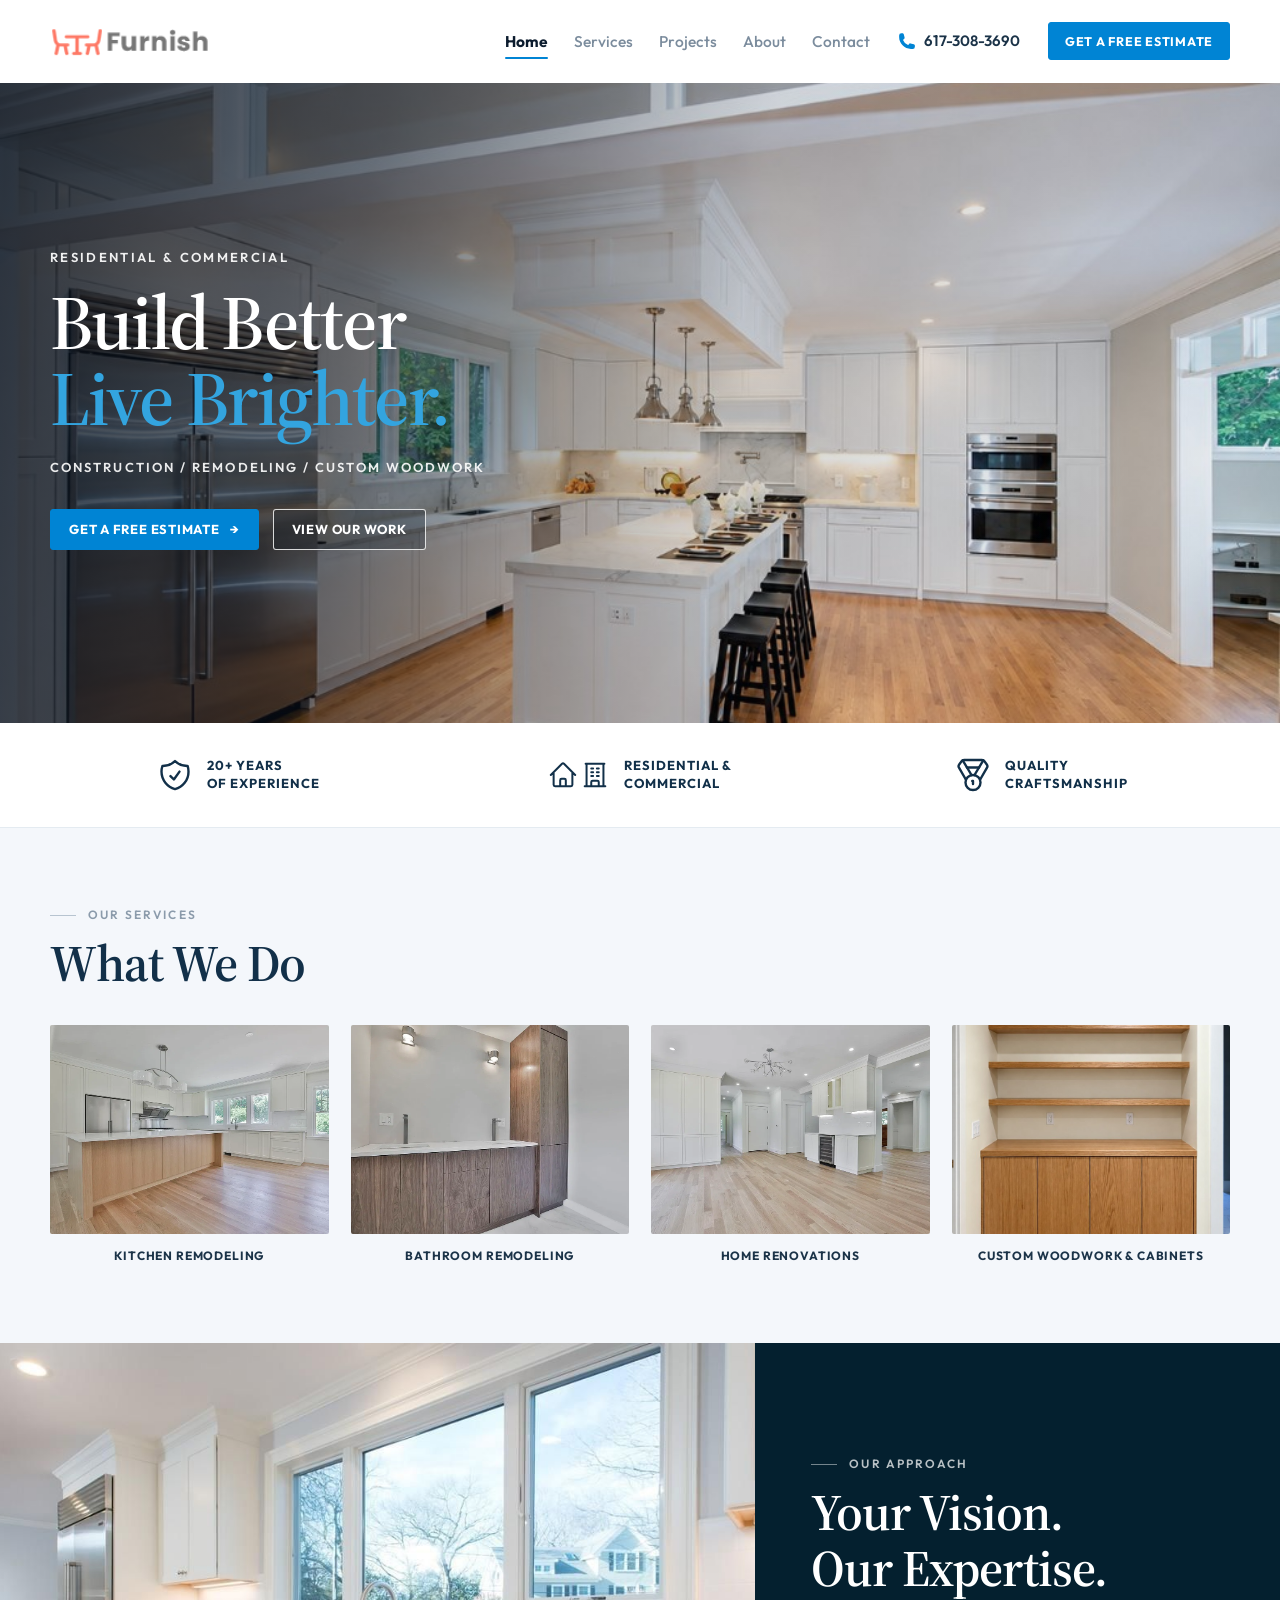
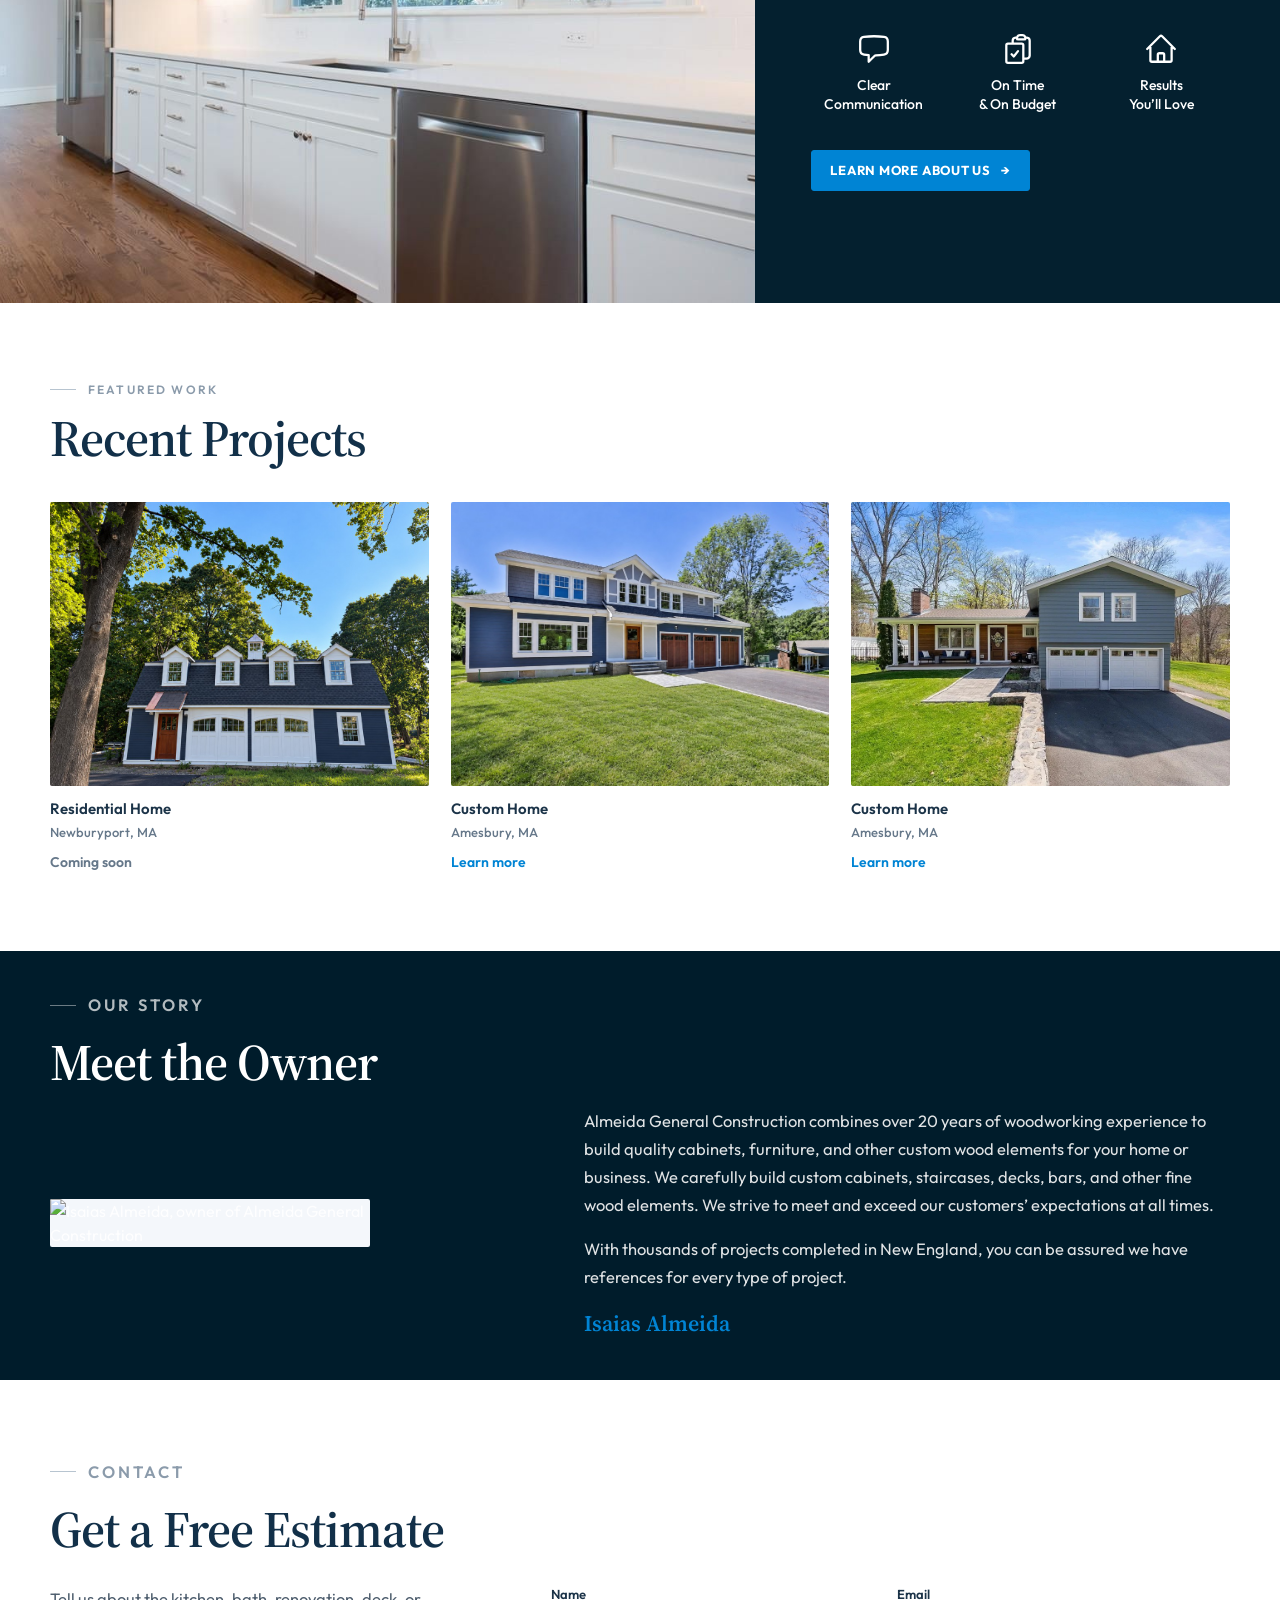
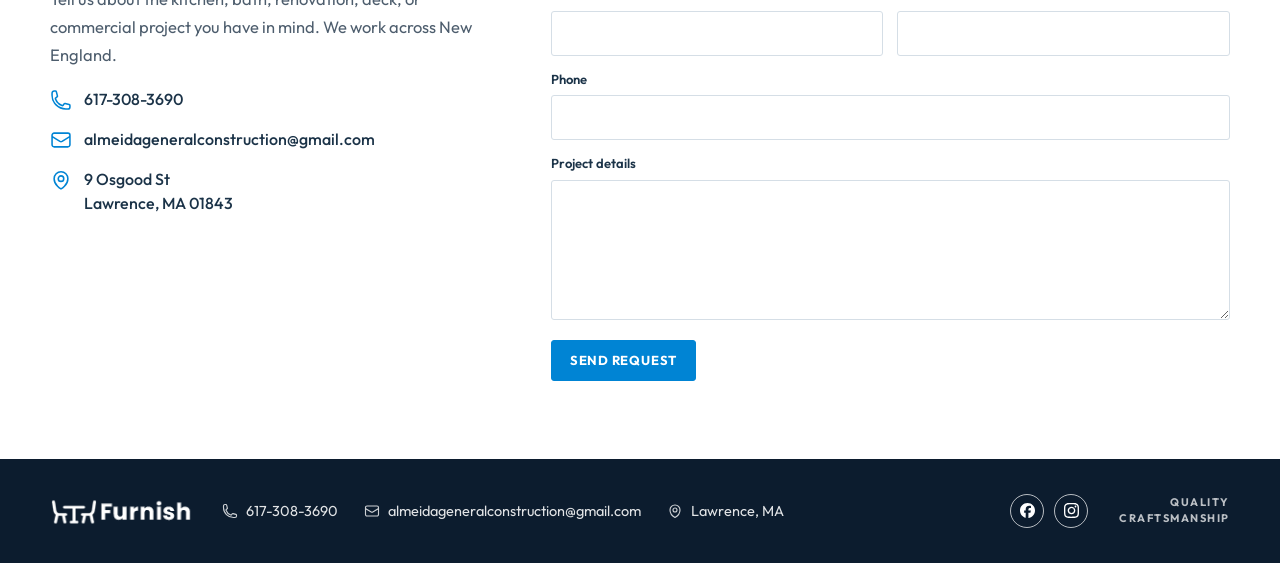
==== commit d9e34f1d: "Update the site with current project photos and gallery pages." ====
--- a/index.html
+++ b/index.html
@@ -9,7 +9,7 @@
   <link rel="preconnect" href="https://fonts.googleapis.com">
   <link rel="preconnect" href="https://fonts.gstatic.com" crossorigin>
   <link href="https://fonts.googleapis.com/css2?family=Outfit:wght@400;500;600;700&family=Source+Serif+4:opsz,wght@8..60,500;8..60,600;8..60,700&display=swap" rel="stylesheet">
-  <link rel="stylesheet" href="assets/css/redesign.css">
+  <link rel="stylesheet" href="assets/css/redesign.css?v=31">
 </head>
 <body>
   <a class="skip-link" href="#main">Skip to content</a>
@@ -26,7 +26,7 @@
         <ul>
           <li><a class="active" href="#home">Home</a></li>
           <li><a href="#services">Services</a></li>
-          <li><a href="#projects">Projects</a></li>
+          <li><a href="projects.html">Projects</a></li>
           <li><a href="#about">About</a></li>
           <li><a href="#contact">Contact</a></li>
           <li class="nav-extra"><a href="tel:6173083690">617-308-3690</a></li>
@@ -34,8 +34,8 @@
         </ul>
       </nav>
       <a class="header-phone" href="tel:6173083690">
-        <svg viewBox="0 0 24 24" width="18" height="18" aria-hidden="true">
-          <path d="M7 3.5h3.2l1.2 3.2-1.8 1.1a12.5 12.5 0 0 0 6.6 6.6l1.1-1.8 3.2 1.2V17a2 2 0 0 1-2.2 2A15.5 15.5 0 0 1 5 6.7 2 2 0 0 1 7 3.5Z" fill="none" stroke="#1b3348" stroke-width="1.6" stroke-linejoin="round"/>
+        <svg viewBox="0 0 24 24" width="18" height="18" aria-hidden="true" fill="currentColor">
+          <path fill-rule="evenodd" d="M1.5 4.5a3 3 0 0 1 3-3h1.372c.86 0 1.61.586 1.819 1.42l1.105 4.423a1.875 1.875 0 0 1-.694 1.955l-1.293.97c-.135.101-.164.249-.126.352a11.285 11.285 0 0 0 6.697 6.697c.103.038.25.009.352-.126l.97-1.293a1.875 1.875 0 0 1 1.955-.694l4.423 1.105c.834.209 1.42.959 1.42 1.82V19.5a3 3 0 0 1-3 3h-2.25C8.552 22.5 1.5 15.448 1.5 6.75V4.5Z" clip-rule="evenodd"/>
         </svg>
         617-308-3690
       </a>
@@ -52,7 +52,7 @@
         <p class="services-line">Construction / Remodeling / Custom Woodwork</p>
         <div class="hero-actions">
           <a class="btn" href="#contact">Get a Free Estimate <span aria-hidden="true">→</span></a>
-          <a class="btn btn-ghost" href="#projects">View Our Work <span aria-hidden="true">→</span></a>
+          <a class="btn btn-ghost" href="projects.html">View Our Work</a>
         </div>
         </div>
       </div>
@@ -62,26 +62,30 @@
       <div class="container">
         <ul>
           <li>
-            <svg viewBox="0 0 24 24" aria-hidden="true">
-              <path d="M12 3 5 6v6.2c0 4 2.8 6.7 7 8.3 4.2-1.6 7-4.3 7-8.3V6l-7-3Z"/>
-              <path d="m9 12 2 2 4-4"/>
+            <svg viewBox="0 0 24 24" aria-hidden="true" fill="none">
+              <path stroke-linecap="round" stroke-linejoin="round" d="M9 12.75 11.25 15 15 9.75m-3-7.036A11.959 11.959 0 0 1 3.598 6 11.99 11.99 0 0 0 3 9.749c0 5.592 3.824 10.29 9 11.623 5.176-1.332 9-6.03 9-11.622 0-1.31-.21-2.571-.598-3.751h-.152c-3.196 0-6.1-1.248-8.25-3.285Z"/>
             </svg>
             <strong>20+ YEARS<br>OF EXPERIENCE</strong>
           </li>
           <li>
-            <svg viewBox="0 0 24 24" aria-hidden="true">
-              <circle cx="9" cy="9" r="3"/>
-              <circle cx="16" cy="10" r="2.4"/>
-              <path d="M4.5 18.5c.6-2.4 2.5-3.7 4.5-3.7s3.9 1.3 4.5 3.7"/>
-              <path d="M14 15.1c1.4-.3 3 .4 3.8 2.2"/>
-            </svg>
+            <span class="trust-pair">
+              <svg viewBox="0 0 24 24" aria-hidden="true" fill="none">
+                <path stroke-linecap="round" stroke-linejoin="round" d="m2.25 12 8.954-8.955c.44-.439 1.152-.439 1.591 0L21.75 12M4.5 9.75v10.125c0 .621.504 1.125 1.125 1.125H9.75v-4.875c0-.621.504-1.125 1.125-1.125h2.25c.621 0 1.125.504 1.125 1.125V21h4.125c.621 0 1.125-.504 1.125-1.125V9.75M8.25 21h8.25"/>
+              </svg>
+              <svg viewBox="0 0 24 24" aria-hidden="true" fill="none">
+                <path stroke-linecap="round" stroke-linejoin="round" d="M3.75 21h16.5M4.5 3h15M5.25 3v18m13.5-18v18M9 6.75h1.5m-1.5 3h1.5m-1.5 3h1.5m3-6H15m-1.5 3H15m-1.5 3H15M9 21v-3.375c0-.621.504-1.125 1.125-1.125h3.75c.621 0 1.125.504 1.125 1.125V21"/>
+              </svg>
+            </span>
             <strong>RESIDENTIAL &amp;<br>COMMERCIAL</strong>
           </li>
           <li>
-            <svg viewBox="0 0 24 24" aria-hidden="true">
-              <path d="M4 14h16v2.5a2 2 0 0 1-2 2H6a2 2 0 0 1-2-2V14Z"/>
-              <path d="M8 14V9.5A4 4 0 0 1 12 5.5 4 4 0 0 1 16 9.5V14"/>
-              <path d="M12 5.5V3"/>
+            <svg viewBox="0 0 24 24" aria-hidden="true" fill="none">
+              <path stroke-linecap="round" stroke-linejoin="round" d="M7.21 15 2.66 7.14a2 2 0 0 1 .13-2.2L4.4 2.8A2 2 0 0 1 6 2h12a2 2 0 0 1 1.6.8l1.6 2.14a2 2 0 0 1 .14 2.2L16.79 15"/>
+              <path stroke-linecap="round" stroke-linejoin="round" d="M11 12 5.12 2.2"/>
+              <path stroke-linecap="round" stroke-linejoin="round" d="m13 12 5.88-9.8"/>
+              <path stroke-linecap="round" stroke-linejoin="round" d="M8 7h8"/>
+              <circle cx="12" cy="17" r="5"/>
+              <path stroke-linecap="round" stroke-linejoin="round" d="M12 18v-2h-.5"/>
             </svg>
             <strong>QUALITY<br>CRAFTSMANSHIP</strong>
           </li>
@@ -96,31 +100,25 @@
         <ul class="service-grid">
           <li>
             <figure>
-              <img src="assets/images/showcase/belmont-2.png" alt="Light gray custom kitchen with a wood range hood in Belmont">
+              <img src="assets/images/showcase/kitchen-remodel.png" alt="White kitchen with a wood island and stainless appliances">
               <figcaption>Kitchen Remodeling</figcaption>
             </figure>
           </li>
           <li>
             <figure>
-              <img src="assets/images/showcase/bathroom-somerville.png" alt="White bathroom vanity with a marble countertop">
+              <img src="assets/images/showcase/bathroom-vanity.png" alt="Walnut bathroom vanity with a white countertop">
               <figcaption>Bathroom Remodeling</figcaption>
             </figure>
           </li>
           <li>
             <figure>
-              <img src="assets/images/project/p1.png" alt="Renovated kitchen with a wood island and tall windows">
+              <img src="assets/images/project/home-renovation.png" alt="White built-in cabinets and a renovated kitchen bar">
               <figcaption>Home Renovations</figcaption>
             </figure>
           </li>
           <li>
             <figure>
-              <img src="assets/images/showcase/store.png" alt="Commercial dining room with custom wood tables">
-              <figcaption>Commercial Construction</figcaption>
-            </figure>
-          </li>
-          <li>
-            <figure>
-              <img src="assets/images/project/p-6.png" alt="Custom wood built-in desk and open shelves">
+              <img src="assets/images/project/custom-cabinets.jpg" alt="Oak cabinet with floating wood shelves">
               <figcaption>Custom Woodwork &amp; Cabinets</figcaption>
             </figure>
           </li>
@@ -130,34 +128,32 @@
 
     <section class="approach" aria-labelledby="approach-title">
       <div class="approach-photo">
-        <img src="assets/images/banner/banner-image.png" alt="White custom kitchen with an island, built by Almeida General Construction">
+        <img src="assets/images/banner/approach-kitchen.png" alt="White kitchen sink wall with a stainless dishwasher and windows">
       </div>
       <div class="approach-panel">
         <p class="section-label">Our Approach</p>
         <h2 id="approach-title">Your Vision.<br>Our Expertise.</h2>
         <ul class="approach-points">
           <li>
-            <svg viewBox="0 0 24 24" aria-hidden="true">
-              <path d="M6 16.5 4 20l3.6-1.2A8 8 0 1 0 6 16.5Z"/>
+            <svg viewBox="0 0 24 24" aria-hidden="true" fill="none">
+              <path stroke-linecap="round" stroke-linejoin="round" d="M2.25 12.76c0 1.6 1.123 2.994 2.707 3.227 1.087.16 2.185.283 3.293.369V21l4.076-4.076a1.526 1.526 0 0 1 1.037-.443 48.282 48.282 0 0 0 5.68-.494c1.584-.233 2.707-1.626 2.707-3.228V6.741c0-1.602-1.123-2.995-2.707-3.228A48.394 48.394 0 0 0 12 3c-2.392 0-4.744.175-7.043.513C3.373 3.746 2.25 5.14 2.25 6.741v6.018Z"/>
             </svg>
             <span>Clear<br>Communication</span>
           </li>
           <li>
-            <svg viewBox="0 0 24 24" aria-hidden="true">
-              <rect x="6" y="4" width="12" height="16" rx="1.5"/>
-              <path d="M9 4.5h6v2.5H9zM9 11h6M9 14.5h4"/>
+            <svg viewBox="0 0 24 24" aria-hidden="true" fill="none">
+              <path stroke-linecap="round" stroke-linejoin="round" d="M11.35 3.836c-.065.21-.1.433-.1.664 0 .414.336.75.75.75h4.5a.75.75 0 0 0 .75-.75 2.25 2.25 0 0 0-.1-.664m-5.8 0A2.251 2.251 0 0 1 13.5 2.25H15c1.012 0 1.867.668 2.15 1.586m-5.8 0c-.376.023-.75.05-1.124.08C9.095 4.01 8.25 4.973 8.25 6.108V8.25m8.9-4.414c.376.023.75.05 1.124.08 1.131.094 1.976 1.057 1.976 2.192V16.5A2.25 2.25 0 0 1 18 18.75h-2.25m-7.5-10.5H4.875c-.621 0-1.125.504-1.125 1.125v11.25c0 .621.504 1.125 1.125 1.125h9.75c.621 0 1.125-.504 1.125-1.125V18.75m-7.5-10.5h6.375c.621 0 1.125.504 1.125 1.125v9.375m-8.25-3 1.5 1.5 3-3.75"/>
             </svg>
             <span>On Time<br>&amp; On Budget</span>
           </li>
           <li>
-            <svg viewBox="0 0 24 24" aria-hidden="true">
-              <path d="m4 11 8-6 8 6"/>
-              <path d="M6.5 10.5V19h11v-8.5"/>
+            <svg viewBox="0 0 24 24" aria-hidden="true" fill="none">
+              <path stroke-linecap="round" stroke-linejoin="round" d="m2.25 12 8.954-8.955c.44-.439 1.152-.439 1.591 0L21.75 12M4.5 9.75v10.125c0 .621.504 1.125 1.125 1.125H9.75v-4.875c0-.621.504-1.125 1.125-1.125h2.25c.621 0 1.125.504 1.125 1.125V21h4.125c.621 0 1.125-.504 1.125-1.125V9.75M8.25 21h8.25"/>
             </svg>
             <span>Results<br>You’ll Love</span>
           </li>
         </ul>
-        <a class="btn" href="#about">Learn More About Us <span aria-hidden="true">→</span></a>
+        <a class="btn" href="#contact">Learn More About Us <span aria-hidden="true">→</span></a>
       </div>
     </section>
 
@@ -165,41 +161,26 @@
       <div class="container">
         <p class="section-label">Featured Work</p>
         <h2>Recent Projects</h2>
-        <ul class="project-grid">
-          <li>
-            <figure>
-              <img src="assets/images/showcase/belmont-1.png" alt="Custom kitchen and loft railing in Belmont, Massachusetts">
-              <figcaption>Custom Woodwork <span>Belmont, MA</span></figcaption>
-            </figure>
-          </li>
-          <li>
-            <figure>
-              <img src="assets/images/project/p-4.jpg" alt="Residential kitchen renovation in Newton, Massachusetts">
-              <figcaption>Residential Construction <span>Newton, MA</span></figcaption>
-            </figure>
-          </li>
-          <li>
-            <figure>
-              <img src="assets/images/project/p-3.jpg" alt="Industrial commercial interior in Lawrence, Massachusetts">
-              <figcaption>Industrial Construction <span>Lawrence, MA</span></figcaption>
-            </figure>
-          </li>
-          <li>
-            <figure>
-              <img src="assets/images/project/p-2.jpg" alt="Commercial stainless kitchen">
-              <figcaption>Commercial Construction</figcaption>
-            </figure>
-          </li>
-          <li>
-            <figure>
-              <img src="assets/images/project/p-5.jpg" alt="White shaker kitchen with a gas range">
-              <figcaption>Residential Construction</figcaption>
-            </figure>
-          </li>
-          <li>
-            <figure>
-              <img src="assets/images/showcase/kitchen-somerville.png" alt="Light wood kitchen cabinets with granite counters">
-              <figcaption>Custom Cabinets</figcaption>
+        <ul class="project-grid" id="project-grid">
+          <li>
+            <figure>
+              <img src="assets/images/project/newburyport-home.jpg" alt="Blue carriage house with dormers and white garage doors in Newburyport, Massachusetts">
+              <figcaption>Residential Home <span>Newburyport, MA</span></figcaption>
+              <span class="project-soon">Coming soon</span>
+            </figure>
+          </li>
+          <li>
+            <figure>
+              <img src="assets/images/project/amesbury-home-lawn.jpg" alt="Blue-gray custom home with a finished lawn, wood front door, and three-car garage in Amesbury, Massachusetts">
+              <figcaption>Custom Home <span>Amesbury, MA</span></figcaption>
+              <a class="project-link" href="custom-home-amesbury.html">Learn more</a>
+            </figure>
+          </li>
+          <li>
+            <figure>
+              <img src="assets/images/project/newton-home.jpg" alt="Gray custom home with a wood porch and two-car garage in Amesbury, Massachusetts">
+              <figcaption>Custom Home <span>Amesbury, MA</span></figcaption>
+              <a class="project-link" href="custom-home-amesbury-2.html">Learn more</a>
             </figure>
           </li>
         </ul>
@@ -209,31 +190,27 @@
     <section class="section about" id="about">
       <div class="container">
         <p class="section-label">Our Story</p>
-        <h2>How Everything Started</h2>
+        <h2>Meet the Owner</h2>
         <div class="about-grid">
           <img class="owner-photo" src="assets/images/team/owner.png" alt="Isaias Almeida, owner of Almeida General Construction">
           <div>
-            <p>Almeida General Construction combines over 18 years of woodworking experience to build quality cabinets, furniture, and other custom wood elements for your home or business. We carefully build custom cabinets, staircases, decks, bars, and other fine wood elements. We strive to meet and exceed our customers’ expectations at all times.</p>
+            <p>Almeida General Construction combines over 20 years of woodworking experience to build quality cabinets, furniture, and other custom wood elements for your home or business. We carefully build custom cabinets, staircases, decks, bars, and other fine wood elements. We strive to meet and exceed our customers’ expectations at all times.</p>
             <p>With thousands of projects completed in New England, you can be assured we have references for every type of project.</p>
             <h3>Isaias Almeida</h3>
-            <p class="role">Owner</p>
-            <p>“Izzy” has over 20 years of experience in the industry. He oversees the construction activities and is heavily involved in planning, organizing, and controlling the projects to make sure the clients are 100% satisfied.</p>
           </div>
         </div>
-        <div class="offer">
-          <article>
-            <h3>Custom Woodwork</h3>
-            <p>A design team is available to help you find the right design for your project. Cabinets are custom-designed to fit your needs and budget, with professional installation by our team.</p>
-          </article>
-          <article>
-            <h3>Residential Construction</h3>
-            <p>From the first idea through design and the final build. We have experience getting the necessary permits and making the process easier for the homeowner.</p>
-          </article>
-          <article>
-            <h3>Commercial Construction</h3>
-            <p>As a general contractor, we take on commercial work at every scale, from small projects to larger ones, and stay with the job until it meets the client’s needs.</p>
-          </article>
-        </div>
+      </div>
+    </section>
+
+    <section class="inspire" id="inspire" aria-labelledby="projects-title">
+      <div class="inspire-photo">
+        <img src="assets/images/showcase/belmont-ma.jpg" alt="Finished white kitchen in a Belmont home, built by Almeida General Construction">
+      </div>
+      <div class="inspire-panel">
+        <p class="section-label">Built for a Better Tomorrow</p>
+        <h2 id="projects-title">Homes &amp; Spaces<br>That Inspire</h2>
+        <span class="inspire-rule" aria-hidden="true"></span>
+        <a class="btn" href="projects.html">View Our Projects <span aria-hidden="true">→</span></a>
       </div>
     </section>
 
@@ -326,18 +303,18 @@
         <h2>Get a Free Estimate</h2>
         <div class="contact-grid">
           <div>
-            <p>Tell us about the kitchen, bath, renovation, deck, or commercial project you have in mind. We work across New England and are based in Lawrence, Massachusetts.</p>
+            <p>Tell us about the kitchen, bath, renovation, deck, or commercial project you have in mind. We work across New England.</p>
             <ul class="contact-list">
               <li>
-                <svg viewBox="0 0 24 24" aria-hidden="true"><path d="M7 3.5h3.2l1.2 3.2-1.8 1.1a12.5 12.5 0 0 0 6.6 6.6l1.1-1.8 3.2 1.2V17a2 2 0 0 1-2.2 2A15.5 15.5 0 0 1 5 6.7 2 2 0 0 1 7 3.5Z"/></svg>
+                <svg viewBox="0 0 24 24" aria-hidden="true" fill="none"><path stroke-linecap="round" stroke-linejoin="round" d="M2.25 6.75c0 8.284 6.716 15 15 15h2.25a2.25 2.25 0 0 0 2.25-2.25v-1.372c0-.516-.351-.966-.852-1.091l-4.423-1.106c-.44-.11-.902.055-1.173.417l-.97 1.293c-.282.376-.769.542-1.21.38a12.035 12.035 0 0 1-7.143-7.143c-.162-.441.004-.928.38-1.21l1.293-.97c.363-.271.527-.734.417-1.173L6.963 3.102a1.125 1.125 0 0 0-1.091-.852H4.5A2.25 2.25 0 0 0 2.25 4.5v2.25Z"/></svg>
                 <a href="tel:6173083690">617-308-3690</a>
               </li>
               <li>
-                <svg viewBox="0 0 24 24" aria-hidden="true"><rect x="3.5" y="5.5" width="17" height="13" rx="1.5"/><path d="m4 7 8 6 8-6"/></svg>
+                <svg viewBox="0 0 24 24" aria-hidden="true" fill="none"><path stroke-linecap="round" stroke-linejoin="round" d="M21.75 6.75v10.5a2.25 2.25 0 0 1-2.25 2.25h-15a2.25 2.25 0 0 1-2.25-2.25V6.75m19.5 0A2.25 2.25 0 0 0 19.5 4.5h-15a2.25 2.25 0 0 0-2.25 2.25m19.5 0v.243a2.25 2.25 0 0 1-1.07 1.916l-7.5 4.615a2.25 2.25 0 0 1-2.36 0L3.32 8.91a2.25 2.25 0 0 1-1.07-1.916V6.75"/></svg>
                 <a href="mailto:almeidageneralconstruction@gmail.com">almeidageneralconstruction@gmail.com</a>
               </li>
               <li>
-                <svg viewBox="0 0 24 24" aria-hidden="true"><path d="M12 21s6-5.2 6-10a6 6 0 1 0-12 0c0 4.8 6 10 6 10Z"/><circle cx="12" cy="11" r="1.8"/></svg>
+                <svg viewBox="0 0 24 24" aria-hidden="true" fill="none"><path stroke-linecap="round" stroke-linejoin="round" d="M15 10.5a3 3 0 1 1-6 0 3 3 0 0 1 6 0Z"/><path stroke-linecap="round" stroke-linejoin="round" d="M19.5 10.5c0 7.142-7.5 11.25-7.5 11.25S4.5 17.642 4.5 10.5a7.5 7.5 0 1 1 15 0Z"/></svg>
                 <span>9 Osgood St<br>Lawrence, MA 01843</span>
               </li>
             </ul>
@@ -360,9 +337,8 @@
               <textarea id="message" name="message" required></textarea>
             </div>
             <div class="full">
-              <button class="btn" type="submit">Get a Free Estimate <span aria-hidden="true">→</span></button>
-            </div>
-            <p class="form-note full">Sending opens your email app with this message addressed to Almeida General Construction.</p>
+              <button class="btn" type="submit">Send request</button>
+            </div>
           </form>
         </div>
       </div>
@@ -376,27 +352,32 @@
       </a>
       <ul class="footer-meta">
         <li>
-          <svg viewBox="0 0 24 24" aria-hidden="true"><path d="M7 3.5h3.2l1.2 3.2-1.8 1.1a12.5 12.5 0 0 0 6.6 6.6l1.1-1.8 3.2 1.2V17a2 2 0 0 1-2.2 2A15.5 15.5 0 0 1 5 6.7 2 2 0 0 1 7 3.5Z"/></svg>
+          <svg viewBox="0 0 24 24" aria-hidden="true" fill="none"><path stroke-linecap="round" stroke-linejoin="round" d="M2.25 6.75c0 8.284 6.716 15 15 15h2.25a2.25 2.25 0 0 0 2.25-2.25v-1.372c0-.516-.351-.966-.852-1.091l-4.423-1.106c-.44-.11-.902.055-1.173.417l-.97 1.293c-.282.376-.769.542-1.21.38a12.035 12.035 0 0 1-7.143-7.143c-.162-.441.004-.928.38-1.21l1.293-.97c.363-.271.527-.734.417-1.173L6.963 3.102a1.125 1.125 0 0 0-1.091-.852H4.5A2.25 2.25 0 0 0 2.25 4.5v2.25Z"/></svg>
           <a href="tel:6173083690">617-308-3690</a>
         </li>
         <li>
-          <svg viewBox="0 0 24 24" aria-hidden="true"><rect x="3.5" y="5.5" width="17" height="13" rx="1.5"/><path d="m4 7 8 6 8-6"/></svg>
+          <svg viewBox="0 0 24 24" aria-hidden="true" fill="none"><path stroke-linecap="round" stroke-linejoin="round" d="M21.75 6.75v10.5a2.25 2.25 0 0 1-2.25 2.25h-15a2.25 2.25 0 0 1-2.25-2.25V6.75m19.5 0A2.25 2.25 0 0 0 19.5 4.5h-15a2.25 2.25 0 0 0-2.25 2.25m19.5 0v.243a2.25 2.25 0 0 1-1.07 1.916l-7.5 4.615a2.25 2.25 0 0 1-2.36 0L3.32 8.91a2.25 2.25 0 0 1-1.07-1.916V6.75"/></svg>
           <a href="mailto:almeidageneralconstruction@gmail.com">almeidageneralconstruction@gmail.com</a>
         </li>
         <li>
-          <svg viewBox="0 0 24 24" aria-hidden="true"><path d="M12 21s6-5.2 6-10a6 6 0 1 0-12 0c0 4.8 6 10 6 10Z"/><circle cx="12" cy="11" r="1.8"/></svg>
+          <svg viewBox="0 0 24 24" aria-hidden="true" fill="none"><path stroke-linecap="round" stroke-linejoin="round" d="M15 10.5a3 3 0 1 1-6 0 3 3 0 0 1 6 0Z"/><path stroke-linecap="round" stroke-linejoin="round" d="M19.5 10.5c0 7.142-7.5 11.25-7.5 11.25S4.5 17.642 4.5 10.5a7.5 7.5 0 1 1 15 0Z"/></svg>
           Lawrence, MA
         </li>
       </ul>
       <div class="footer-end">
-        <a class="social" href="https://www.facebook.com/almeidageneralconstruction/" target="_blank" rel="noopener" aria-label="Almeida General Construction on Facebook">
-          <svg viewBox="0 0 24 24" aria-hidden="true"><path d="M14 9h3V6h-3c-2.2 0-4 1.8-4 4v2H8v3h2v7h3v-7h2.6l.4-3H13v-2c0-.6.4-1 1-1Z"/></svg>
-        </a>
-        <p class="tagline">Building a stronger tomorrow</p>
+        <div class="socials">
+          <a class="social" href="https://www.facebook.com/almeidageneralconstruction/" target="_blank" rel="noopener" aria-label="Almeida General Construction on Facebook">
+            <svg viewBox="0 0 24 24" aria-hidden="true"><path d="M9.101 23.691v-7.98H6.627v-3.667h2.474v-1.58c0-4.085 1.848-5.978 5.858-5.978.401 0 .955.042 1.468.103a8.68 8.68 0 0 1 1.141.195v3.325a8.623 8.623 0 0 0-.653-.036 26.805 26.805 0 0 0-.733-.009c-.707 0-1.259.096-1.675.309a1.686 1.686 0 0 0-.679.622c-.258.42-.374.995-.374 1.752v1.297h3.919l-.386 2.103-.287 1.564h-3.246v8.245C19.396 23.238 24 18.179 24 12.044c0-6.627-5.373-12-12-12s-12 5.373-12 12c0 5.628 3.874 10.35 9.101 11.647Z"/></svg>
+          </a>
+          <a class="social" href="https://www.instagram.com/almeidageneralconstruction/" target="_blank" rel="noopener" aria-label="Almeida General Construction on Instagram">
+            <svg viewBox="0 0 24 24" aria-hidden="true"><path d="M7.0301.084c-1.2768.0602-2.1487.264-2.911.5634-.7888.3075-1.4575.72-2.1228 1.3877-.6652.6677-1.075 1.3368-1.3802 2.127-.2954.7638-.4956 1.6365-.552 2.914-.0564 1.2775-.0689 1.6882-.0626 4.947.0062 3.2586.0206 3.6671.0825 4.9473.061 1.2765.264 2.1482.5635 2.9107.308.7889.72 1.4573 1.388 2.1228.6679.6655 1.3365 1.0743 2.1285 1.38.7632.295 1.6361.4961 2.9134.552 1.2773.056 1.6884.069 4.9462.0627 3.2578-.0062 3.668-.0207 4.9478-.0814 1.28-.0607 2.147-.2652 2.9098-.5633.7889-.3086 1.4578-.72 2.1228-1.3881.665-.6682 1.0745-1.3378 1.3795-2.1284.2957-.7632.4966-1.636.552-2.9124.056-1.2809.0692-1.6898.063-4.948-.0063-3.2583-.021-3.6668-.0817-4.9465-.0607-1.2797-.264-2.1487-.5633-2.9117-.3084-.7889-.72-1.4568-1.3876-2.1228C21.2982 1.33 20.628.9208 19.8378.6165 19.074.321 18.2017.1197 16.9244.0645 15.6471.0093 15.236-.005 11.977.0014 8.718.0076 8.31.0215 7.0301.0839m.1402 21.6932c-1.17-.0509-1.8053-.2453-2.2287-.408-.5606-.216-.96-.4771-1.3819-.895-.422-.4178-.6811-.8186-.9-1.378-.1644-.4234-.3624-1.058-.4171-2.228-.0595-1.2645-.072-1.6442-.079-4.848-.007-3.2037.0053-3.583.0607-4.848.05-1.169.2456-1.805.408-2.2282.216-.5613.4762-.96.895-1.3816.4188-.4217.8184-.6814 1.3783-.9003.423-.1651 1.0575-.3614 2.227-.4171 1.2655-.06 1.6447-.072 4.848-.079 3.2033-.007 3.5835.005 4.8495.0608 1.169.0508 1.8053.2445 2.228.408.5608.216.96.4754 1.3816.895.4217.4194.6816.8176.9005 1.3787.1653.4217.3617 1.056.4169 2.2263.0602 1.2655.0739 1.645.0796 4.848.0058 3.203-.0055 3.5834-.061 4.848-.051 1.17-.245 1.8055-.408 2.2294-.216.5604-.4763.96-.8954 1.3814-.419.4215-.8181.6811-1.3783.9-.4224.1649-1.0577.3617-2.2262.4174-1.2656.0595-1.6448.072-4.8493.079-3.2045.007-3.5825-.006-4.848-.0608M16.953 5.5864A1.44 1.44 0 1 0 18.39 4.144a1.44 1.44 0 0 0-1.437 1.4424M5.8385 12.012c.0067 3.4032 2.7706 6.1557 6.173 6.1493 3.4026-.0065 6.157-2.7701 6.1506-6.1733-.0065-3.4032-2.771-6.1565-6.174-6.1498-3.403.0067-6.156 2.771-6.1496 6.1738M8 12.0077a4 4 0 1 1 4.008 3.9921A3.9996 3.9996 0 0 1 8 12.0077"/></svg>
+          </a>
+        </div>
+        <p class="tagline">Quality Craftsmanship</p>
       </div>
     </div>
   </footer>
 
-  <script src="assets/js/redesign.js"></script>
+  <script src="assets/js/redesign.js?v=6"></script>
 </body>
 </html>
--- a/assets/css/redesign.css
+++ b/assets/css/redesign.css
@@ -4,7 +4,7 @@
   --navy: #123049;
   --navy-deep: #0c1c2e;
   --ink: #1b3348;
-  --blue: #1a6fbf;
+  --blue: #0084D4;
   --blue-dark: #155fa6;
   --blue-bright: #3b94d4;
   --muted: #66788a;
@@ -116,8 +116,18 @@
   position: relative;
   font-size: 15.5px;
   font-weight: 500;
-  color: #24384a;
+  color: #7b8c9d;
   padding: 8px 0;
+}
+
+.site-nav a.active {
+  color: #0c1c2e;
+  font-weight: 700;
+}
+
+.site-nav .btn {
+  color: white;
+  font-weight: 700;
 }
 
 .site-nav a.active::after {
@@ -144,6 +154,10 @@
 .header-phone svg,
 .icon {
   flex: 0 0 auto;
+}
+
+.header-phone svg {
+  color: #0084D4;
 }
 
 .nav-toggle {
@@ -255,7 +269,7 @@
   color: white;
   background:
     linear-gradient(100deg, rgba(7, 16, 28, 0.84) 0%, rgba(7, 16, 28, 0.58) 28%, rgba(7, 16, 28, 0.16) 56%, rgba(7, 16, 28, 0.05) 100%),
-    url("../images/showcase/belmont-1.png") center 40% / cover no-repeat;
+    url("../images/showcase/hero-kitchen.jpg") center 32% / cover no-repeat;
 }
 
 .hero-content {
@@ -289,7 +303,7 @@
 }
 
 .hero h1 span {
-  color: var(--blue-bright);
+  color: #33A4DF;
 }
 
 .hero .services-line {
@@ -338,6 +352,19 @@
   stroke: var(--navy);
   fill: none;
   stroke-width: 1.6;
+  stroke-linecap: round;
+  stroke-linejoin: round;
+}
+
+.trust-pair {
+  display: inline-flex;
+  align-items: center;
+  gap: 2px;
+}
+
+.trust-pair svg {
+  width: 30px;
+  height: 30px;
 }
 
 .trust strong {
@@ -390,7 +417,7 @@
 .service-grid {
   list-style: none;
   display: grid;
-  grid-template-columns: repeat(5, 1fr);
+  grid-template-columns: repeat(4, 1fr);
   gap: 22px;
   margin: 34px 0 0;
   padding: 0;
@@ -426,7 +453,7 @@
   display: grid;
   grid-template-columns: 1.18fr 0.82fr;
   min-height: 560px;
-  background: #0e2944;
+  background: #04202F;
 }
 
 .approach-photo img {
@@ -477,6 +504,9 @@
 }
 
 .approach-points li {
+  display: flex;
+  flex-direction: column;
+  align-items: center;
   text-align: center;
   font-size: 14px;
   font-weight: 500;
@@ -484,15 +514,111 @@
 }
 
 .approach-points svg {
+  display: block;
   width: 34px;
   height: 34px;
   stroke: white;
   fill: none;
   stroke-width: 1.6;
+  stroke-linecap: round;
+  stroke-linejoin: round;
   margin-bottom: 10px;
 }
 
 /* Projects */
+
+.project-set {
+  margin-top: 28px;
+}
+
+.project-photos {
+  display: grid;
+  grid-template-columns: repeat(auto-fit, minmax(220px, 1fr));
+  gap: 16px;
+}
+
+.project-photos img {
+  width: 100%;
+  aspect-ratio: 4 / 3;
+  object-fit: cover;
+  border-radius: 2px;
+  background: #d5dde6;
+}
+
+.project-set-caption {
+  margin: 12px 0 0;
+  color: var(--ink);
+  font-size: 15px;
+  font-weight: 600;
+}
+
+.project-set-caption span {
+  display: block;
+  margin-top: 2px;
+  color: var(--muted);
+  font-size: 13px;
+  font-weight: 500;
+}
+
+.project-link {
+  display: inline-block;
+  margin-top: 10px;
+  color: var(--blue);
+  font-size: 14px;
+  font-weight: 600;
+}
+
+.project-link:hover {
+  text-decoration: underline;
+}
+
+.project-soon {
+  display: inline-block;
+  margin-top: 10px;
+  color: var(--muted);
+  font-size: 14px;
+  font-weight: 600;
+}
+
+.project-page .project-link {
+  margin: 0 0 22px;
+}
+
+.project-intro {
+  max-width: 640px;
+  margin: 16px 0 0;
+  font-size: 17px;
+}
+
+.gallery {
+  display: grid;
+  grid-template-columns: repeat(3, minmax(0, 1fr));
+  gap: 16px;
+  margin-top: 32px;
+}
+
+.gallery figure {
+  margin: 0;
+}
+
+.gallery img {
+  width: 100%;
+  aspect-ratio: 4 / 3;
+  object-fit: cover;
+  border-radius: 2px;
+  background: #d5dde6;
+}
+
+.gallery figcaption {
+  margin-top: 8px;
+  color: var(--muted);
+  font-size: 13px;
+  font-weight: 500;
+}
+
+.project-actions {
+  margin-top: 36px;
+}
 
 .project-grid {
   list-style: none;
@@ -529,10 +655,93 @@
   font-weight: 500;
 }
 
+/* Inspire */
+
+.inspire {
+  display: none;
+  grid-template-columns: 1.15fr 0.85fr;
+  min-height: 540px;
+  background: #f4f7fb;
+}
+
+.inspire-photo {
+  position: relative;
+  min-height: 480px;
+  overflow: hidden;
+}
+
+.inspire-photo img {
+  position: absolute;
+  inset: 0;
+  width: 100%;
+  height: 100%;
+  object-fit: cover;
+  object-position: center;
+}
+
+.inspire-panel {
+  display: flex;
+  flex-direction: column;
+  justify-content: center;
+  align-items: flex-start;
+  padding: 72px 64px;
+}
+
+.inspire-panel .section-label {
+  color: #8b9bab;
+}
+
+.inspire-panel .section-label::before {
+  display: none;
+}
+
+.inspire-panel h2 {
+  max-width: 420px;
+  margin-bottom: 22px;
+  color: var(--navy);
+}
+
+.inspire-rule {
+  width: 48px;
+  height: 3px;
+  margin-bottom: 32px;
+  background: var(--navy);
+}
+
+.project-grid .is-extra {
+  display: none;
+}
+
+.project-grid.is-expanded .is-extra {
+  display: block;
+}
+
+.project-more {
+  display: flex;
+  width: fit-content;
+  margin: 32px auto 0;
+}
+
 /* About */
 
 .about {
-  background: white;
+  padding: 40px 0;
+  background: #001C2B;
+  color: rgba(255, 255, 255, 0.88);
+}
+
+.about h2,
+.about h3,
+.offer h3 {
+  color: #fff;
+}
+
+.about .section-label {
+  color: rgba(255, 255, 255, 0.7);
+}
+
+.about .section-label::before {
+  background: rgba(255, 255, 255, 0.42);
 }
 
 .about-grid {
@@ -540,26 +749,29 @@
   grid-template-columns: 0.85fr 1.15fr;
   gap: 56px;
   align-items: center;
-  margin-top: 28px;
+  margin-top: 16px;
 }
 
 .owner-photo {
   width: 100%;
+  max-width: 320px;
   height: auto;
+  justify-self: start;
   border-radius: 2px;
   background: var(--soft);
 }
 
 .about h3 {
-  margin: 28px 0 8px;
+  margin: 16px 0 0;
   font-family: var(--serif);
-  font-size: 28px;
-  color: var(--navy);
+  font-weight: 600;
+  font-size: 22px;
+  color: var(--blue);
 }
 
 .role {
   margin: 0 0 12px;
-  color: var(--blue);
+  color: #8ec4ef;
   font-weight: 600;
   letter-spacing: 0.04em;
   text-transform: uppercase;
@@ -581,19 +793,19 @@
   gap: 28px;
   margin-top: 54px;
   padding-top: 36px;
-  border-top: 1px solid var(--line);
+  border-top: 1px solid rgba(255, 255, 255, 0.16);
 }
 
 .offer h3 {
   margin: 0 0 10px;
   font-family: var(--sans);
   font-size: 18px;
-  color: var(--navy);
 }
 
 /* Testimonials */
 
 .testimonials {
+  display: none;
   background: var(--soft);
 }
 
@@ -651,6 +863,7 @@
 /* CTA */
 
 .cta {
+  display: none;
   position: relative;
   overflow: hidden;
   background-color: #e7eef3;
@@ -728,6 +941,8 @@
   stroke: var(--blue);
   fill: none;
   stroke-width: 1.7;
+  stroke-linecap: round;
+  stroke-linejoin: round;
   margin-top: 2px;
 }
 
@@ -824,6 +1039,8 @@
   stroke: rgba(255, 255, 255, 0.8);
   fill: none;
   stroke-width: 1.7;
+  stroke-linecap: round;
+  stroke-linejoin: round;
 }
 
 .footer-end {
@@ -831,6 +1048,12 @@
   display: flex;
   align-items: center;
   gap: 22px;
+}
+
+.socials {
+  display: flex;
+  align-items: center;
+  gap: 10px;
 }
 
 .social {
@@ -924,12 +1147,26 @@
   }
 
   .approach,
+  .inspire,
   .about-grid,
   .contact-grid,
   .offer,
   .quote-grid,
+  .project-photos,
   .project-grid {
     grid-template-columns: 1fr;
+  }
+
+  .project-photos {
+    grid-template-columns: repeat(2, minmax(0, 1fr));
+  }
+
+  .gallery {
+    grid-template-columns: repeat(2, minmax(0, 1fr));
+  }
+
+  .inspire-panel {
+    padding: 48px 28px 56px;
   }
 
   .approach-points {
@@ -939,7 +1176,7 @@
   }
 
   .approach-points li {
-    display: flex;
+    flex-direction: row;
     align-items: center;
     gap: 12px;
     text-align: left;
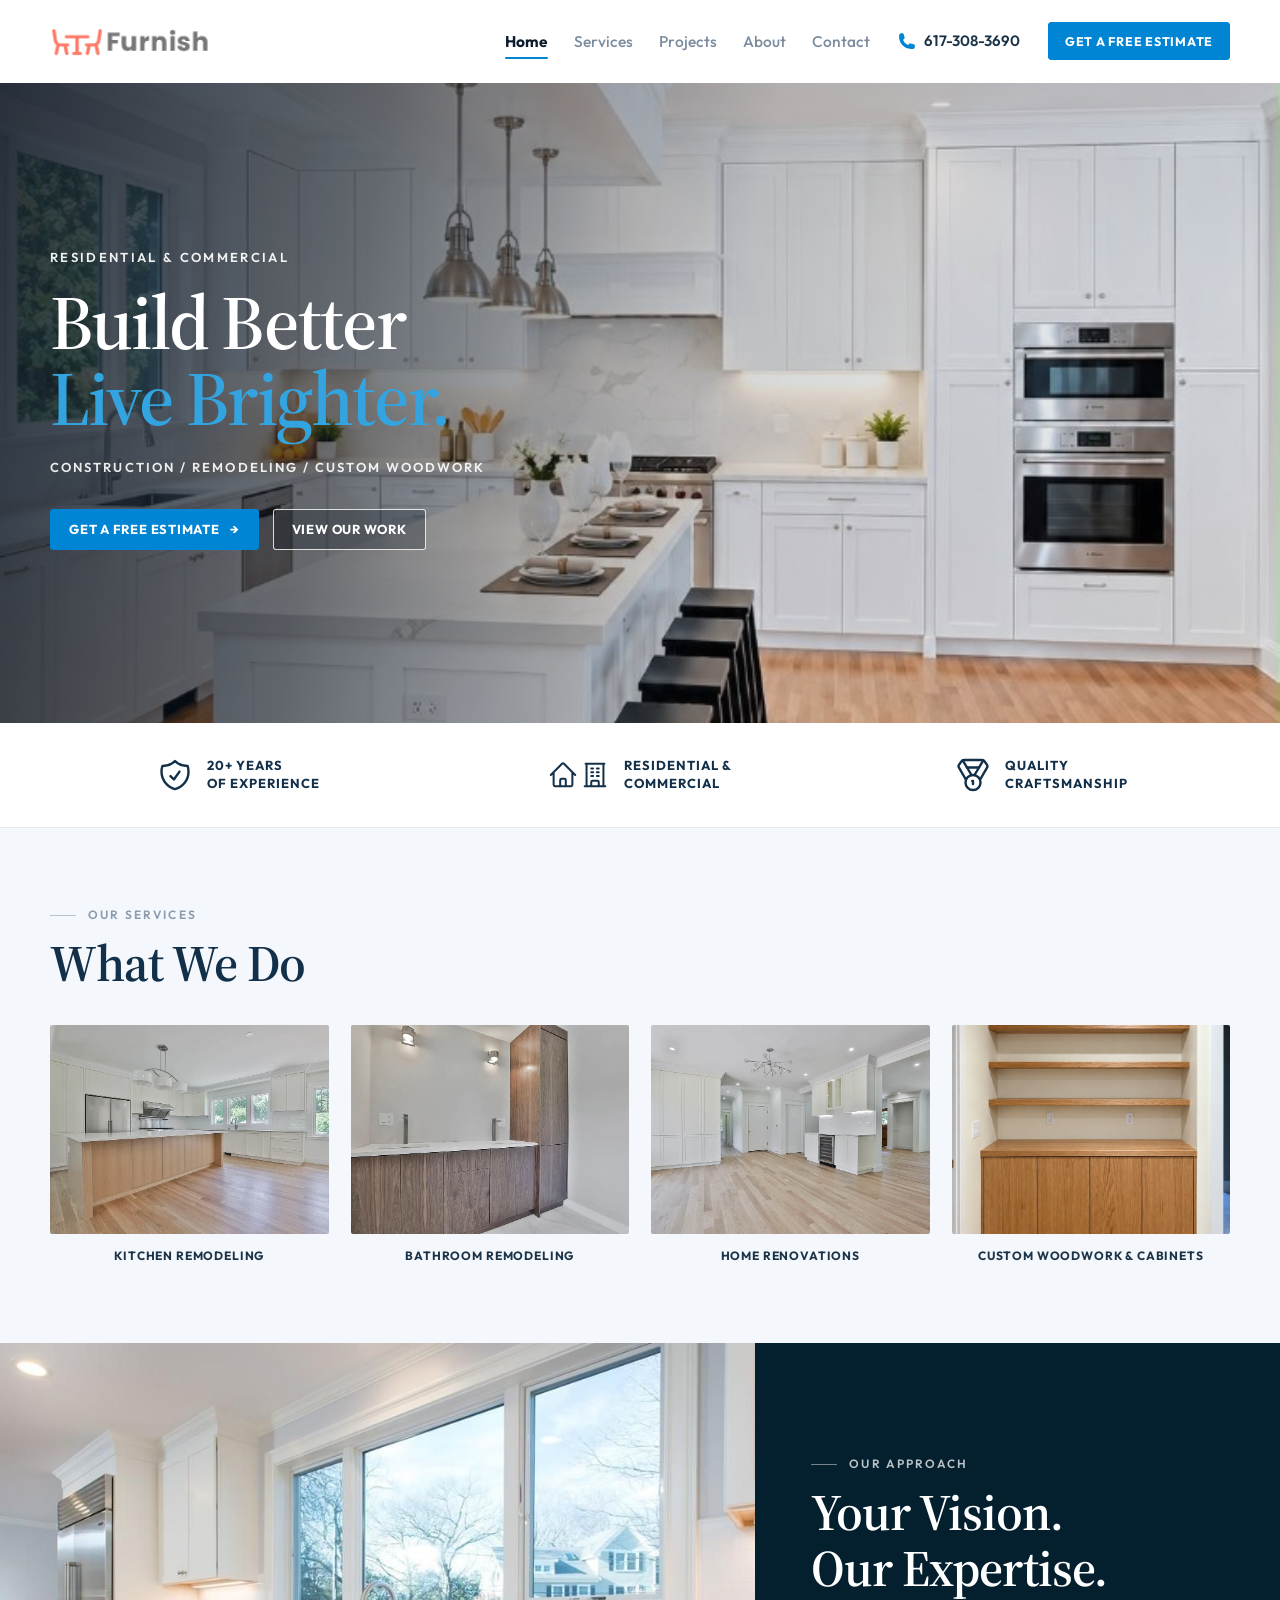
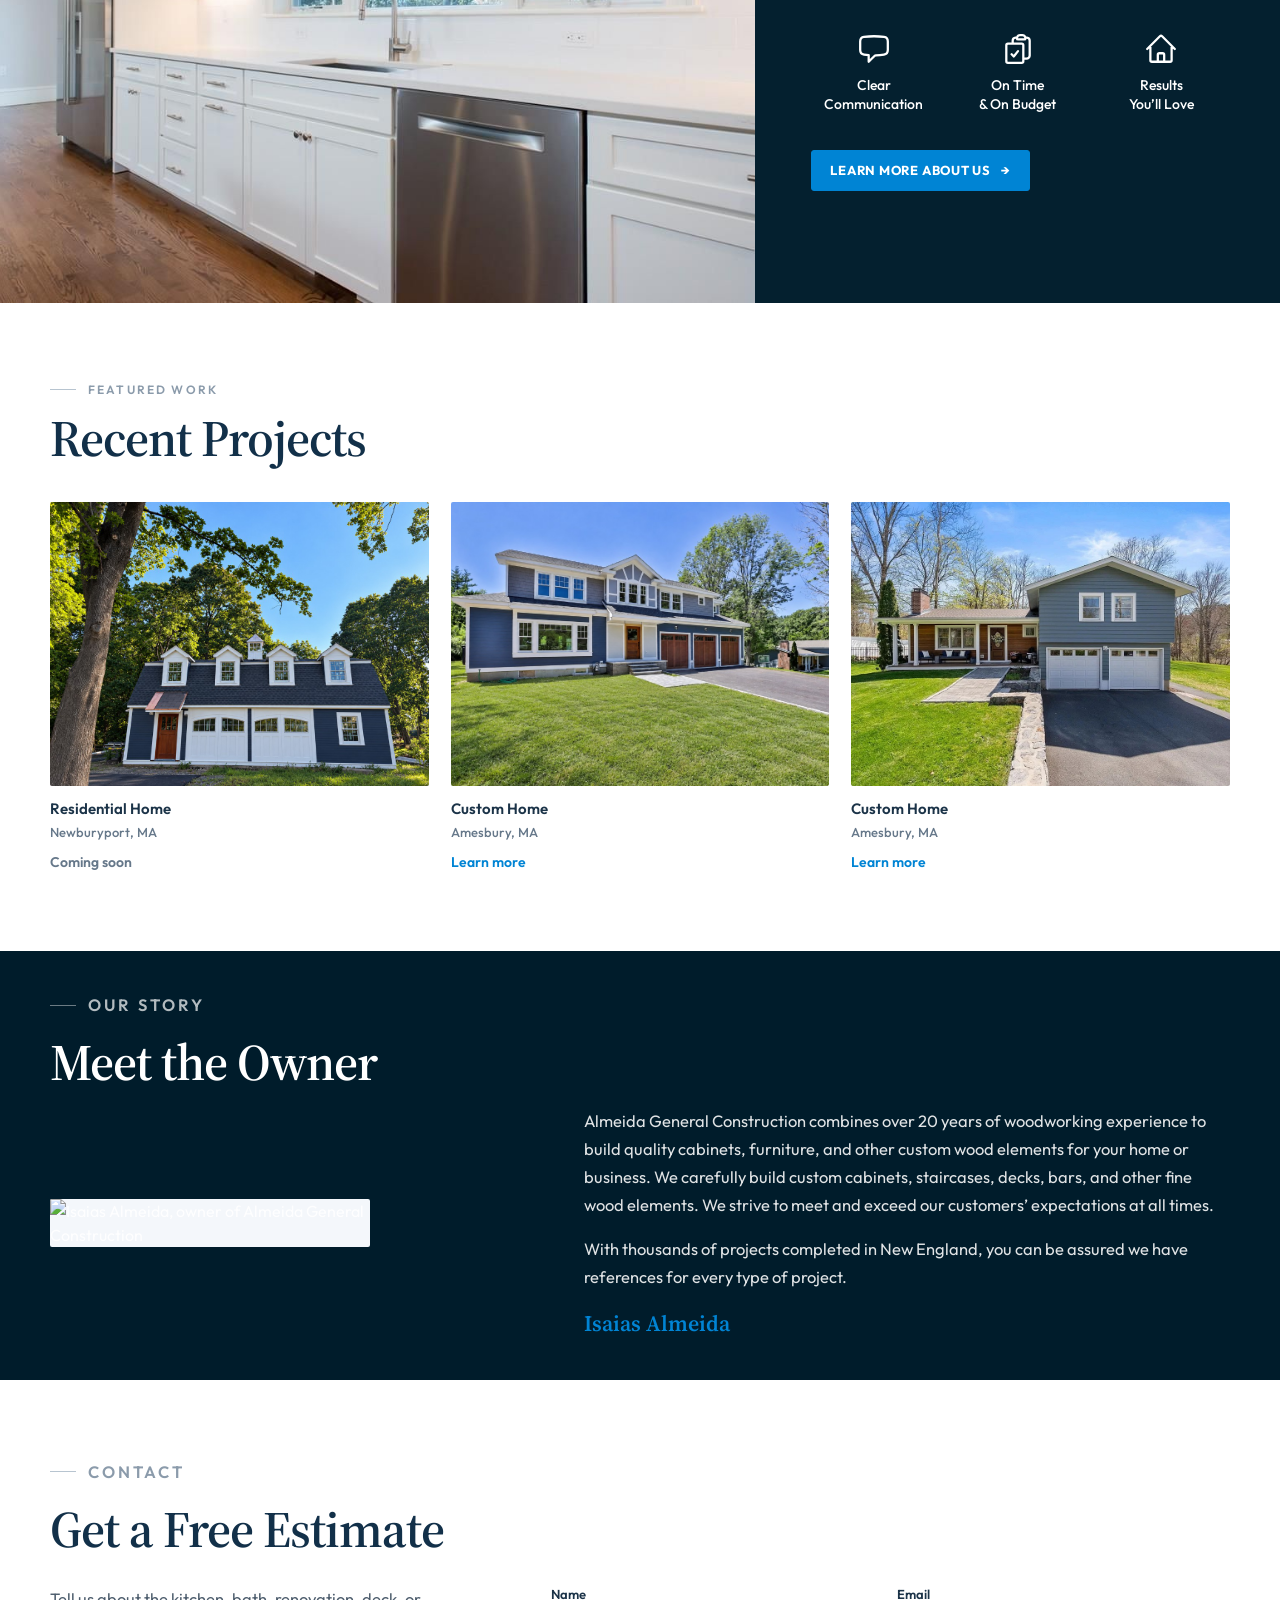
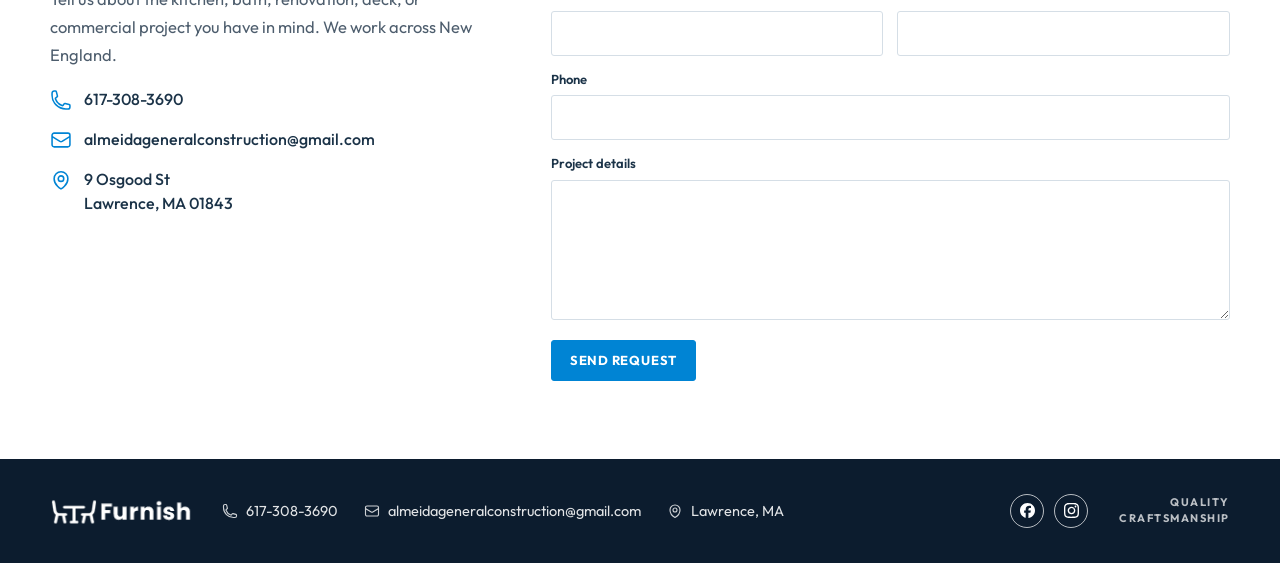
==== commit fab3de79: "Replace the homepage hero with the white kitchen photo." ====
--- a/index.html
+++ b/index.html
@@ -9,7 +9,7 @@
   <link rel="preconnect" href="https://fonts.googleapis.com">
   <link rel="preconnect" href="https://fonts.gstatic.com" crossorigin>
   <link href="https://fonts.googleapis.com/css2?family=Outfit:wght@400;500;600;700&family=Source+Serif+4:opsz,wght@8..60,500;8..60,600;8..60,700&display=swap" rel="stylesheet">
-  <link rel="stylesheet" href="assets/css/redesign.css?v=31">
+  <link rel="stylesheet" href="assets/css/redesign.css?v=32">
 </head>
 <body>
   <a class="skip-link" href="#main">Skip to content</a>
--- a/assets/css/redesign.css
+++ b/assets/css/redesign.css
@@ -269,7 +269,7 @@
   color: white;
   background:
     linear-gradient(100deg, rgba(7, 16, 28, 0.84) 0%, rgba(7, 16, 28, 0.58) 28%, rgba(7, 16, 28, 0.16) 56%, rgba(7, 16, 28, 0.05) 100%),
-    url("../images/showcase/hero-kitchen.jpg") center 32% / cover no-repeat;
+    url("../images/showcase/hero-kitchen-2.jpg") center 48% / cover no-repeat;
 }
 
 .hero-content {
@@ -1143,7 +1143,7 @@
 
   .hero {
     min-height: 560px;
-    background-position: center;
+    background-position: center 48%;
   }
 
   .approach,
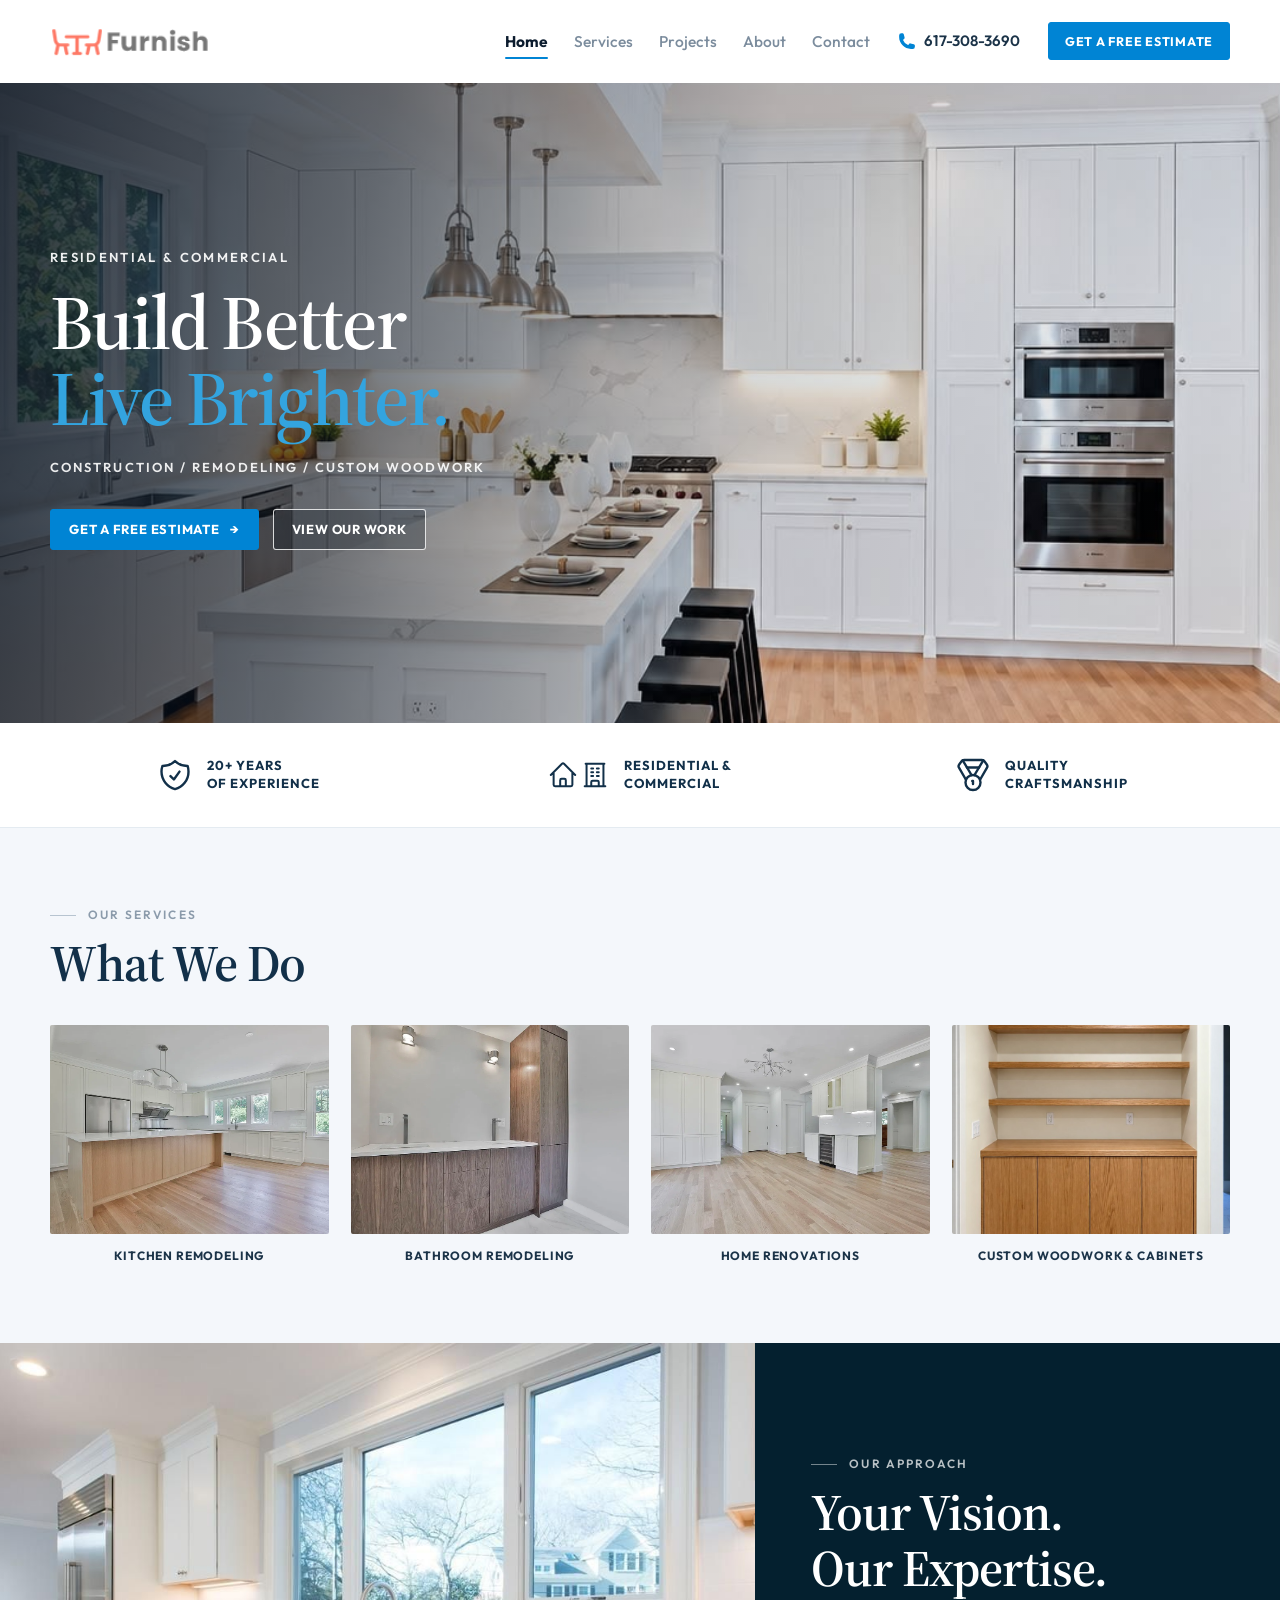
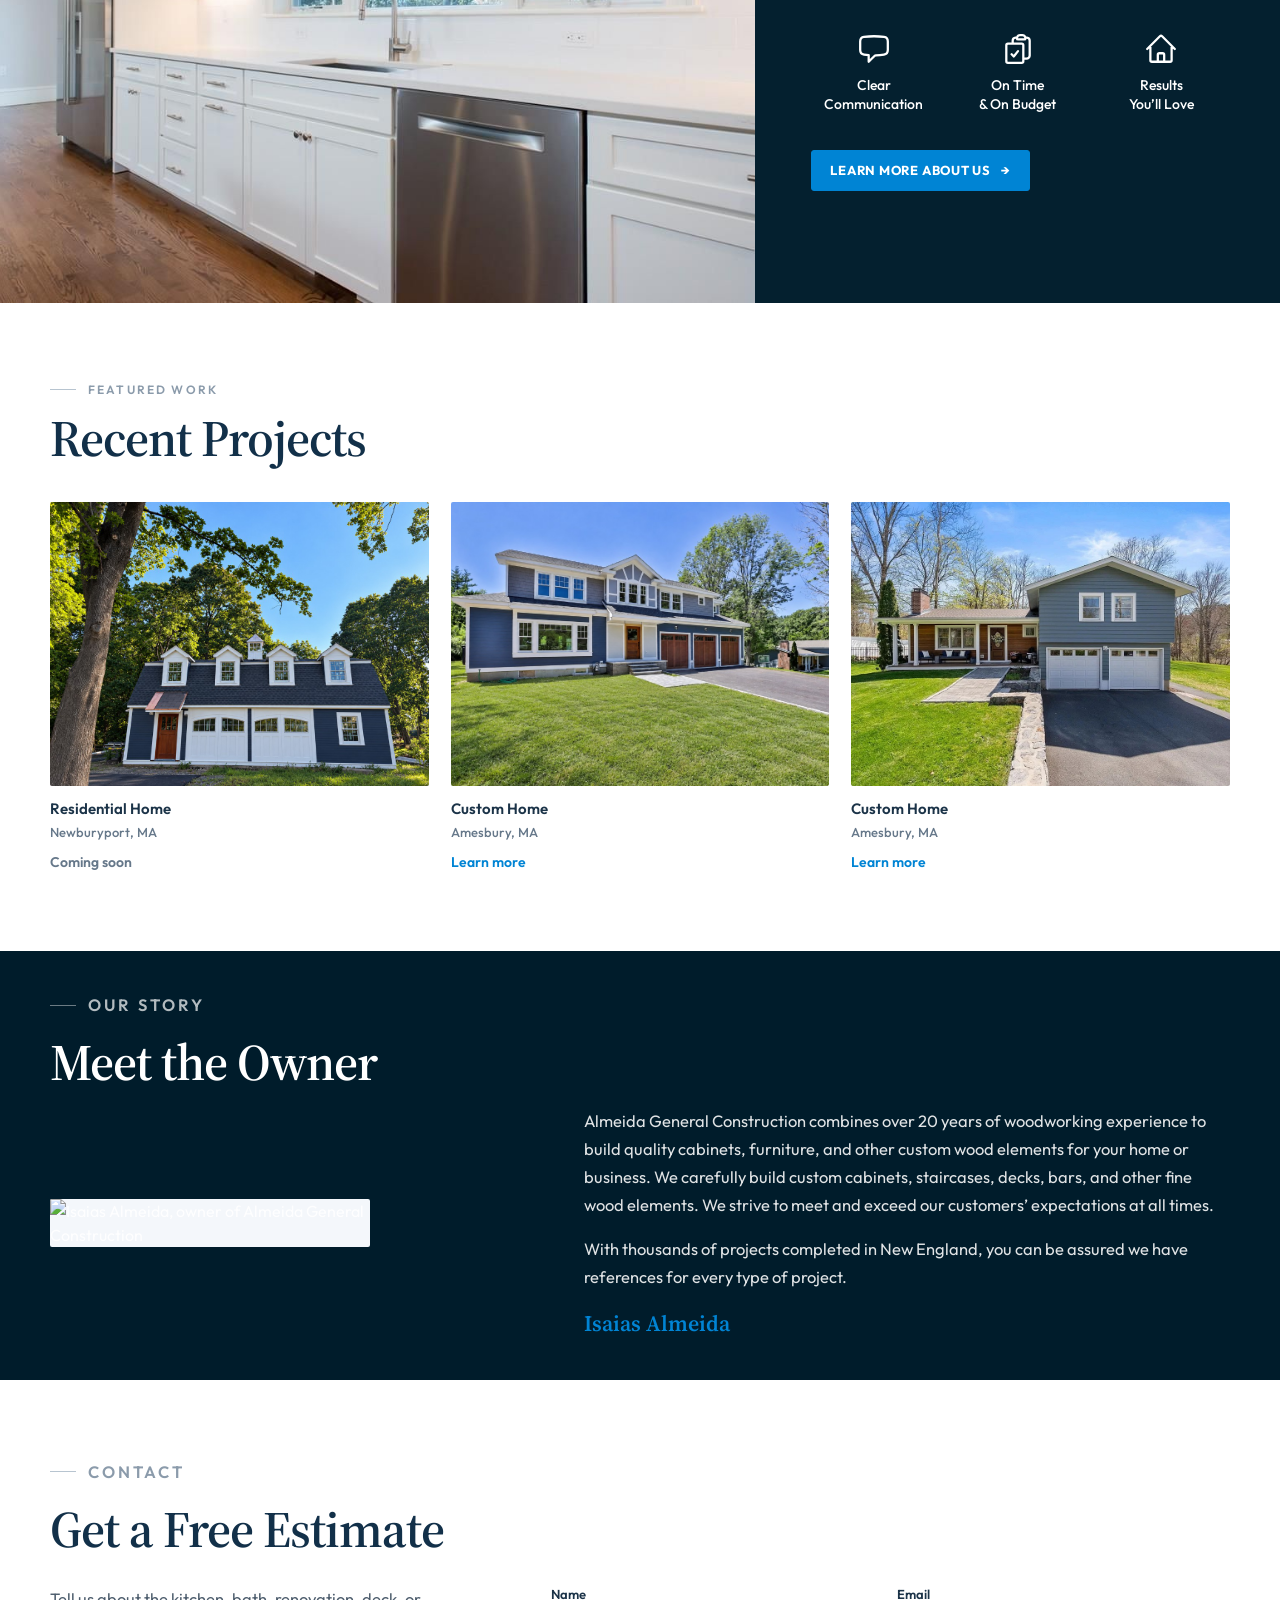
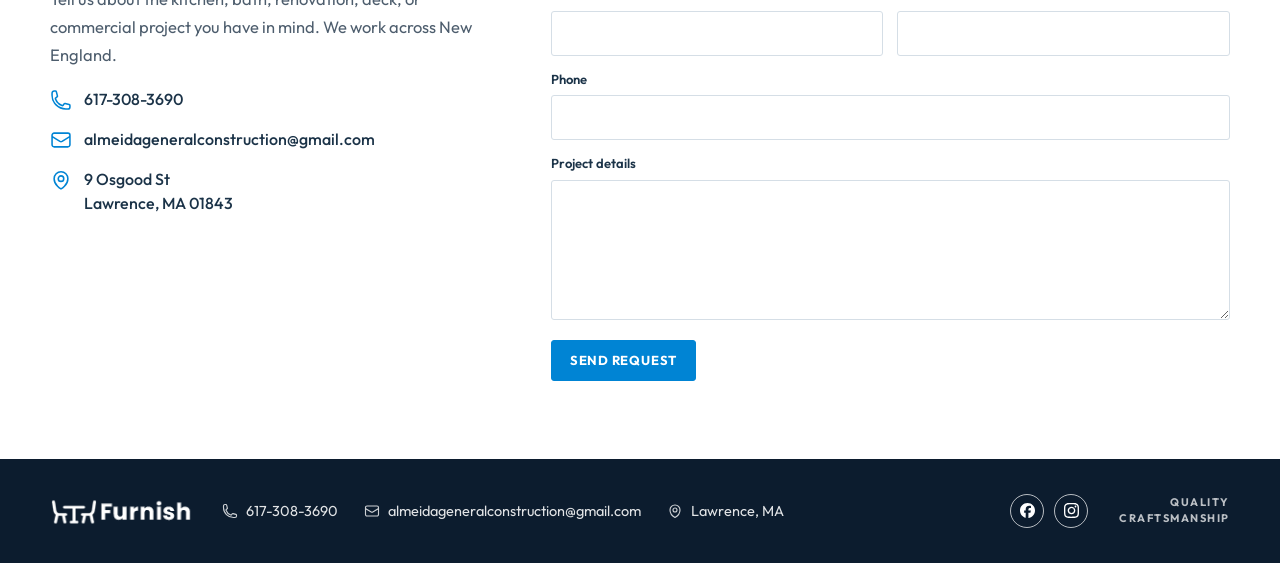
==== commit 5c5dc8a5: "Use a higher-resolution photo for the homepage hero." ====
--- a/index.html
+++ b/index.html
@@ -9,7 +9,7 @@
   <link rel="preconnect" href="https://fonts.googleapis.com">
   <link rel="preconnect" href="https://fonts.gstatic.com" crossorigin>
   <link href="https://fonts.googleapis.com/css2?family=Outfit:wght@400;500;600;700&family=Source+Serif+4:opsz,wght@8..60,500;8..60,600;8..60,700&display=swap" rel="stylesheet">
-  <link rel="stylesheet" href="assets/css/redesign.css?v=32">
+  <link rel="stylesheet" href="assets/css/redesign.css?v=33">
 </head>
 <body>
   <a class="skip-link" href="#main">Skip to content</a>
--- a/assets/css/redesign.css
+++ b/assets/css/redesign.css
@@ -269,7 +269,7 @@
   color: white;
   background:
     linear-gradient(100deg, rgba(7, 16, 28, 0.84) 0%, rgba(7, 16, 28, 0.58) 28%, rgba(7, 16, 28, 0.16) 56%, rgba(7, 16, 28, 0.05) 100%),
-    url("../images/showcase/hero-kitchen-2.jpg") center 48% / cover no-repeat;
+    url("../images/showcase/hero-kitchen-3.jpg") center 48% / cover no-repeat;
 }
 
 .hero-content {
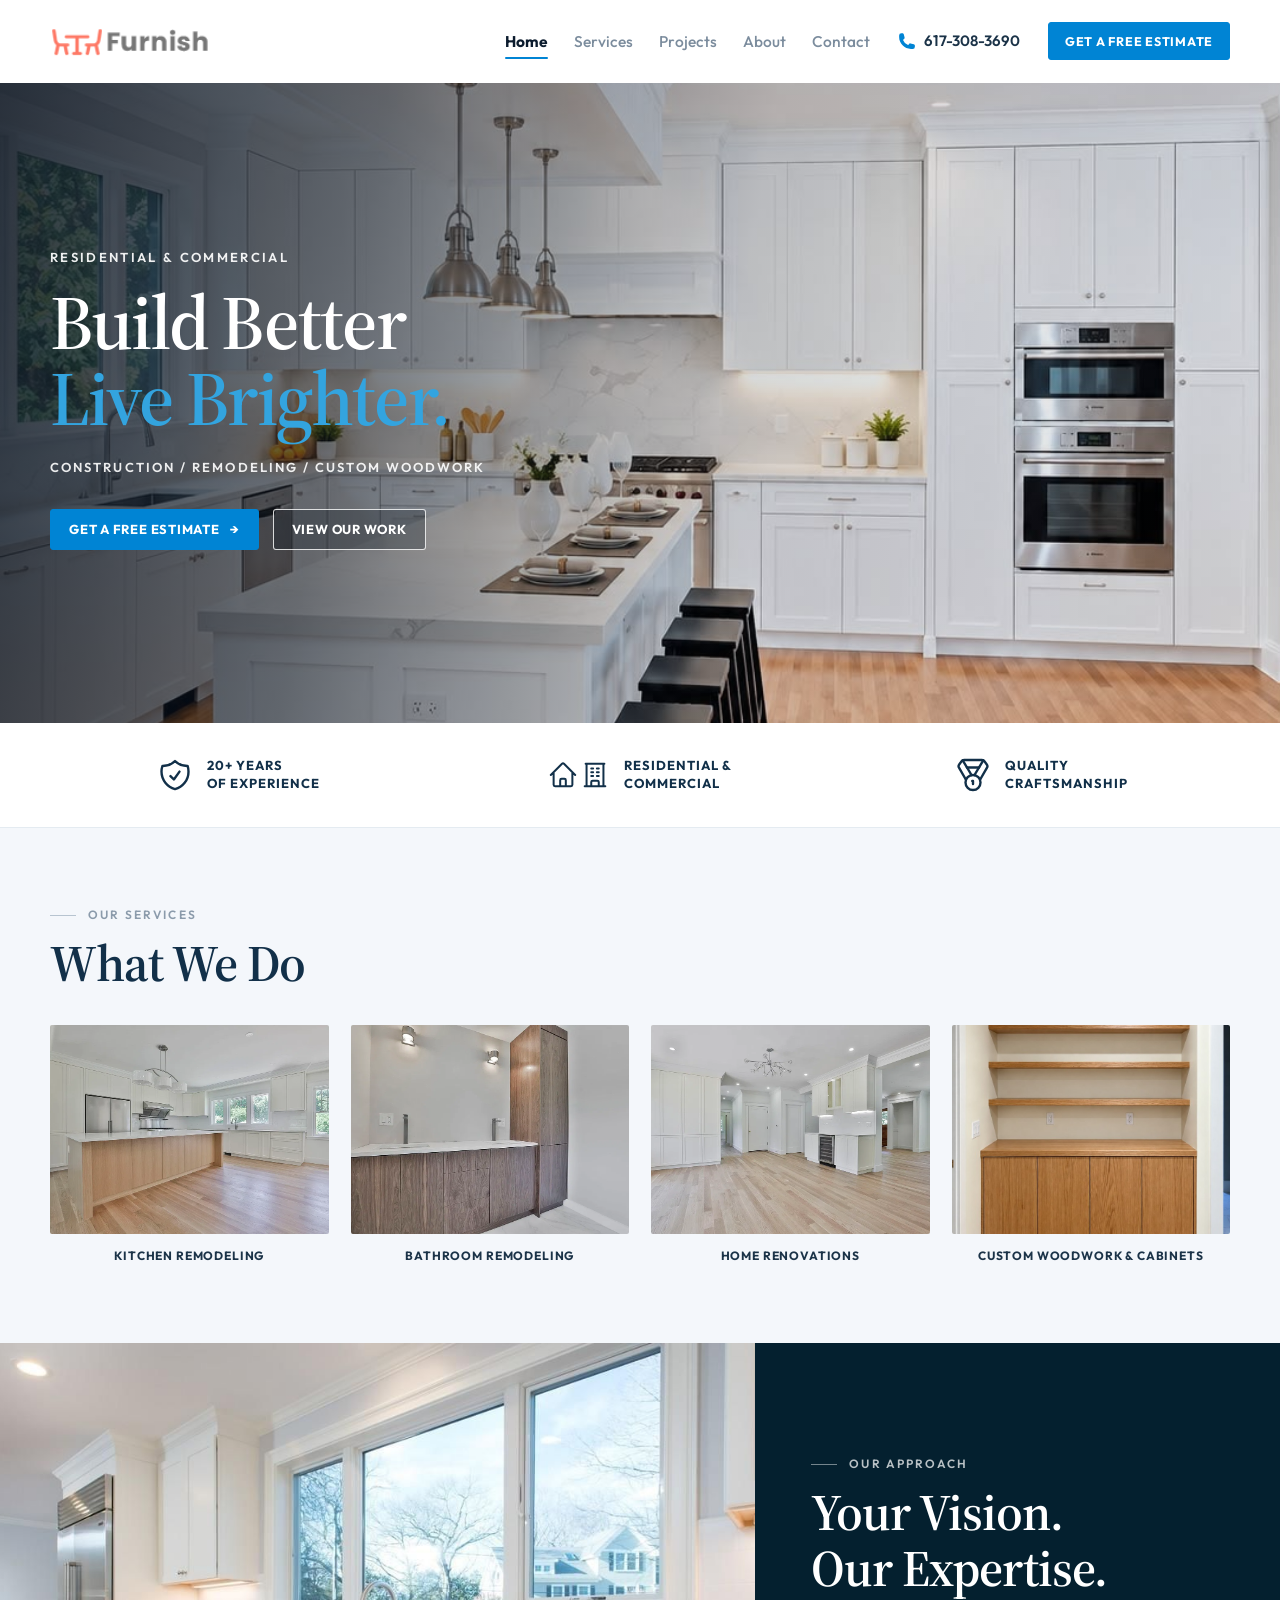
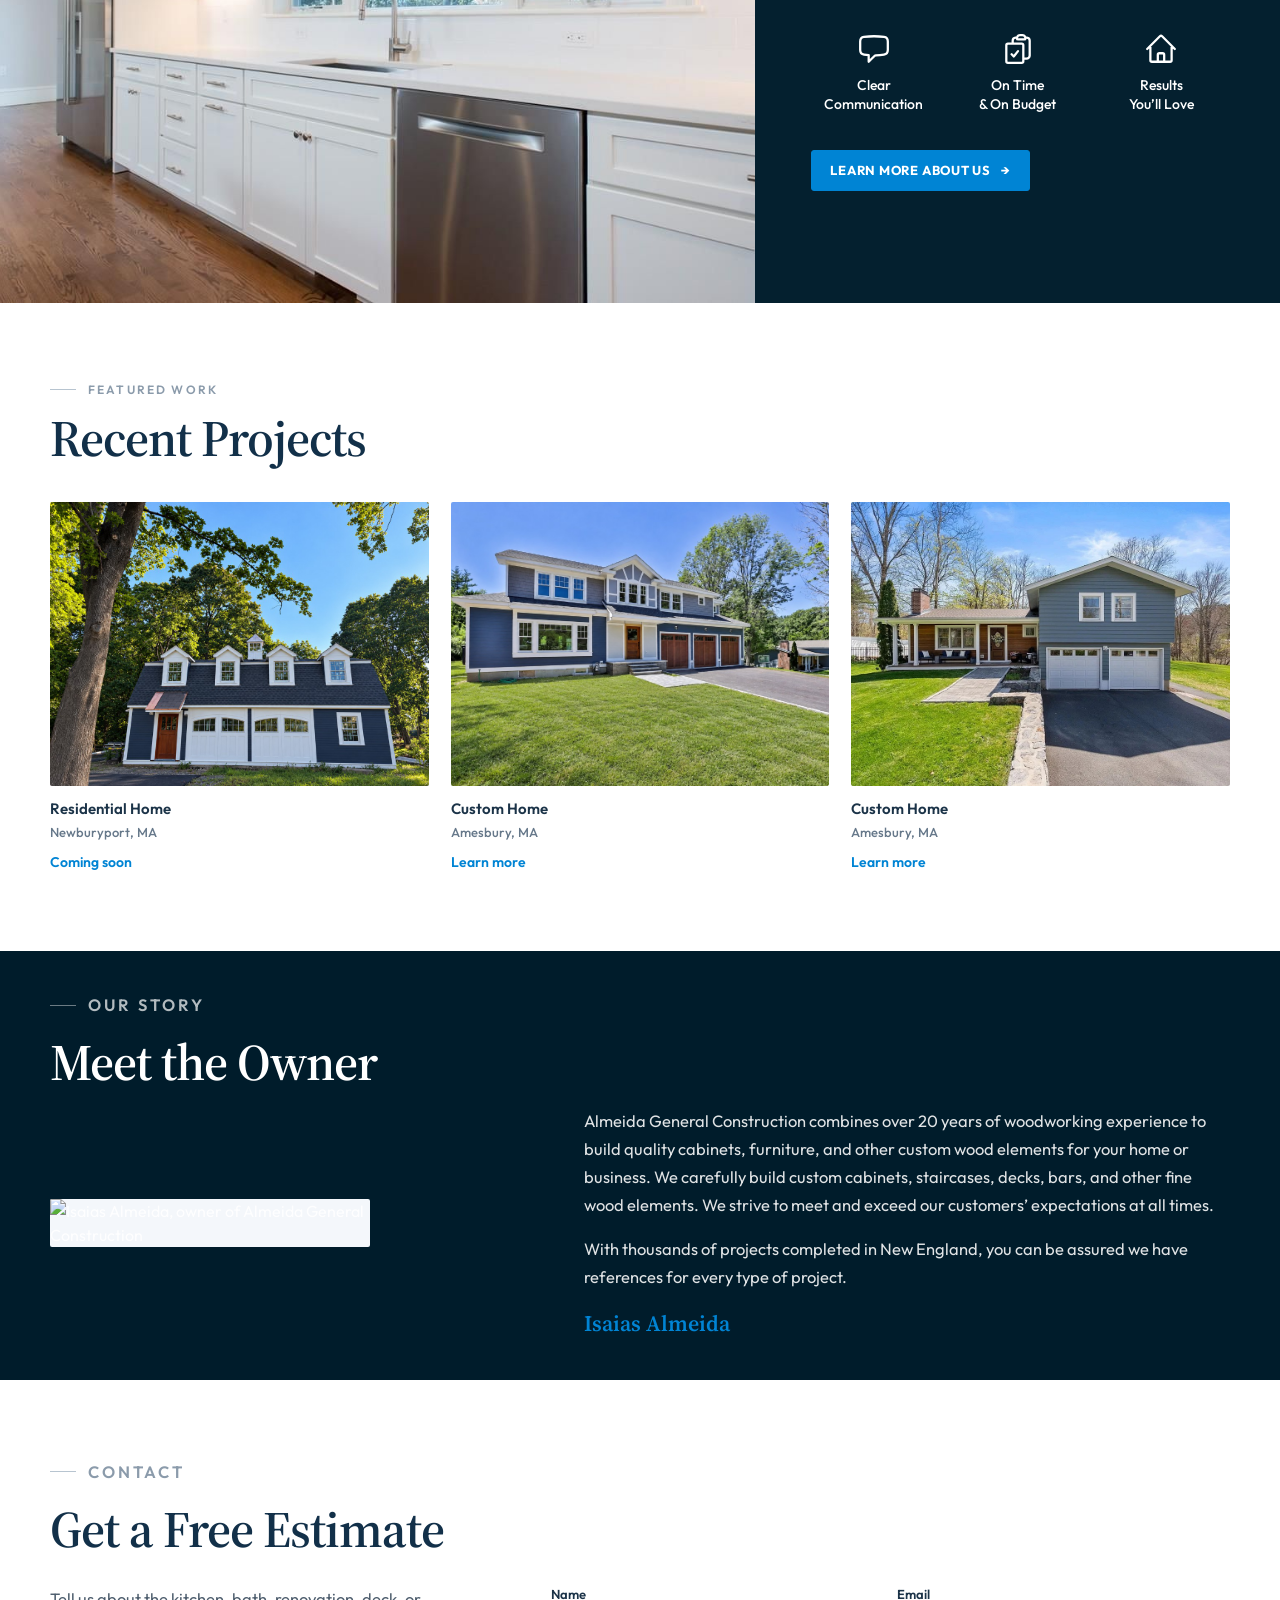
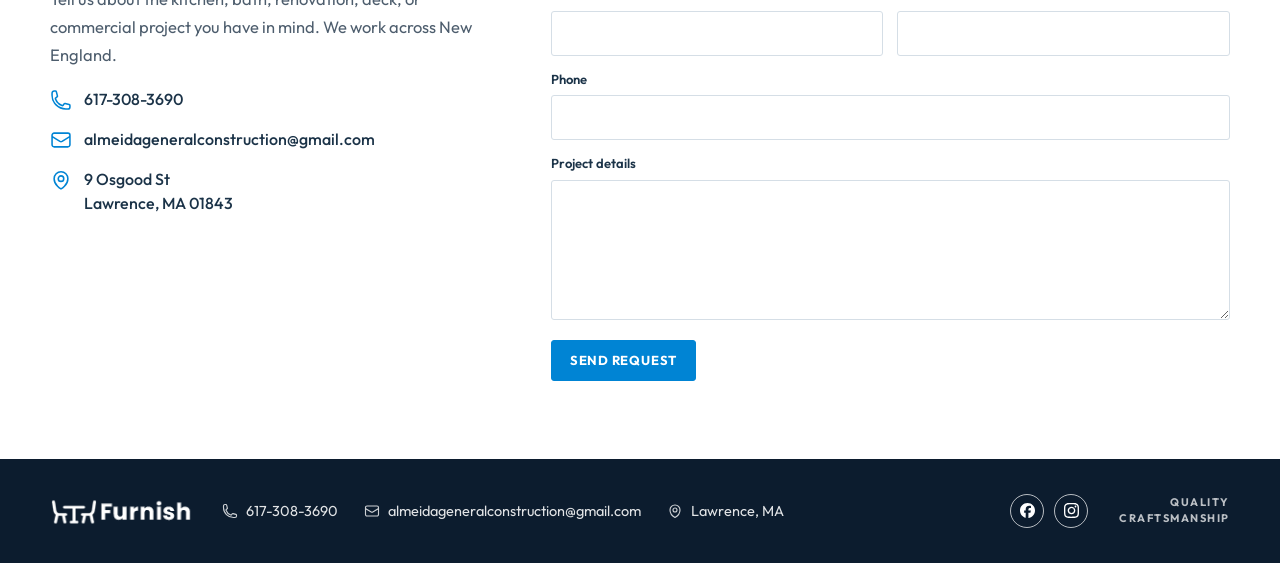
==== commit fb847a41: "Point Coming soon to the Instagram profile." ====
--- a/index.html
+++ b/index.html
@@ -166,7 +166,7 @@
             <figure>
               <img src="assets/images/project/newburyport-home.jpg" alt="Blue carriage house with dormers and white garage doors in Newburyport, Massachusetts">
               <figcaption>Residential Home <span>Newburyport, MA</span></figcaption>
-              <span class="project-soon">Coming soon</span>
+              <a class="project-link" href="https://www.instagram.com/almeidageneralconstruction?vrfl=ZWFkNng1OTA5eG90&amp;utm_source=qr" target="_blank" rel="noopener">Coming soon</a>
             </figure>
           </li>
           <li>
